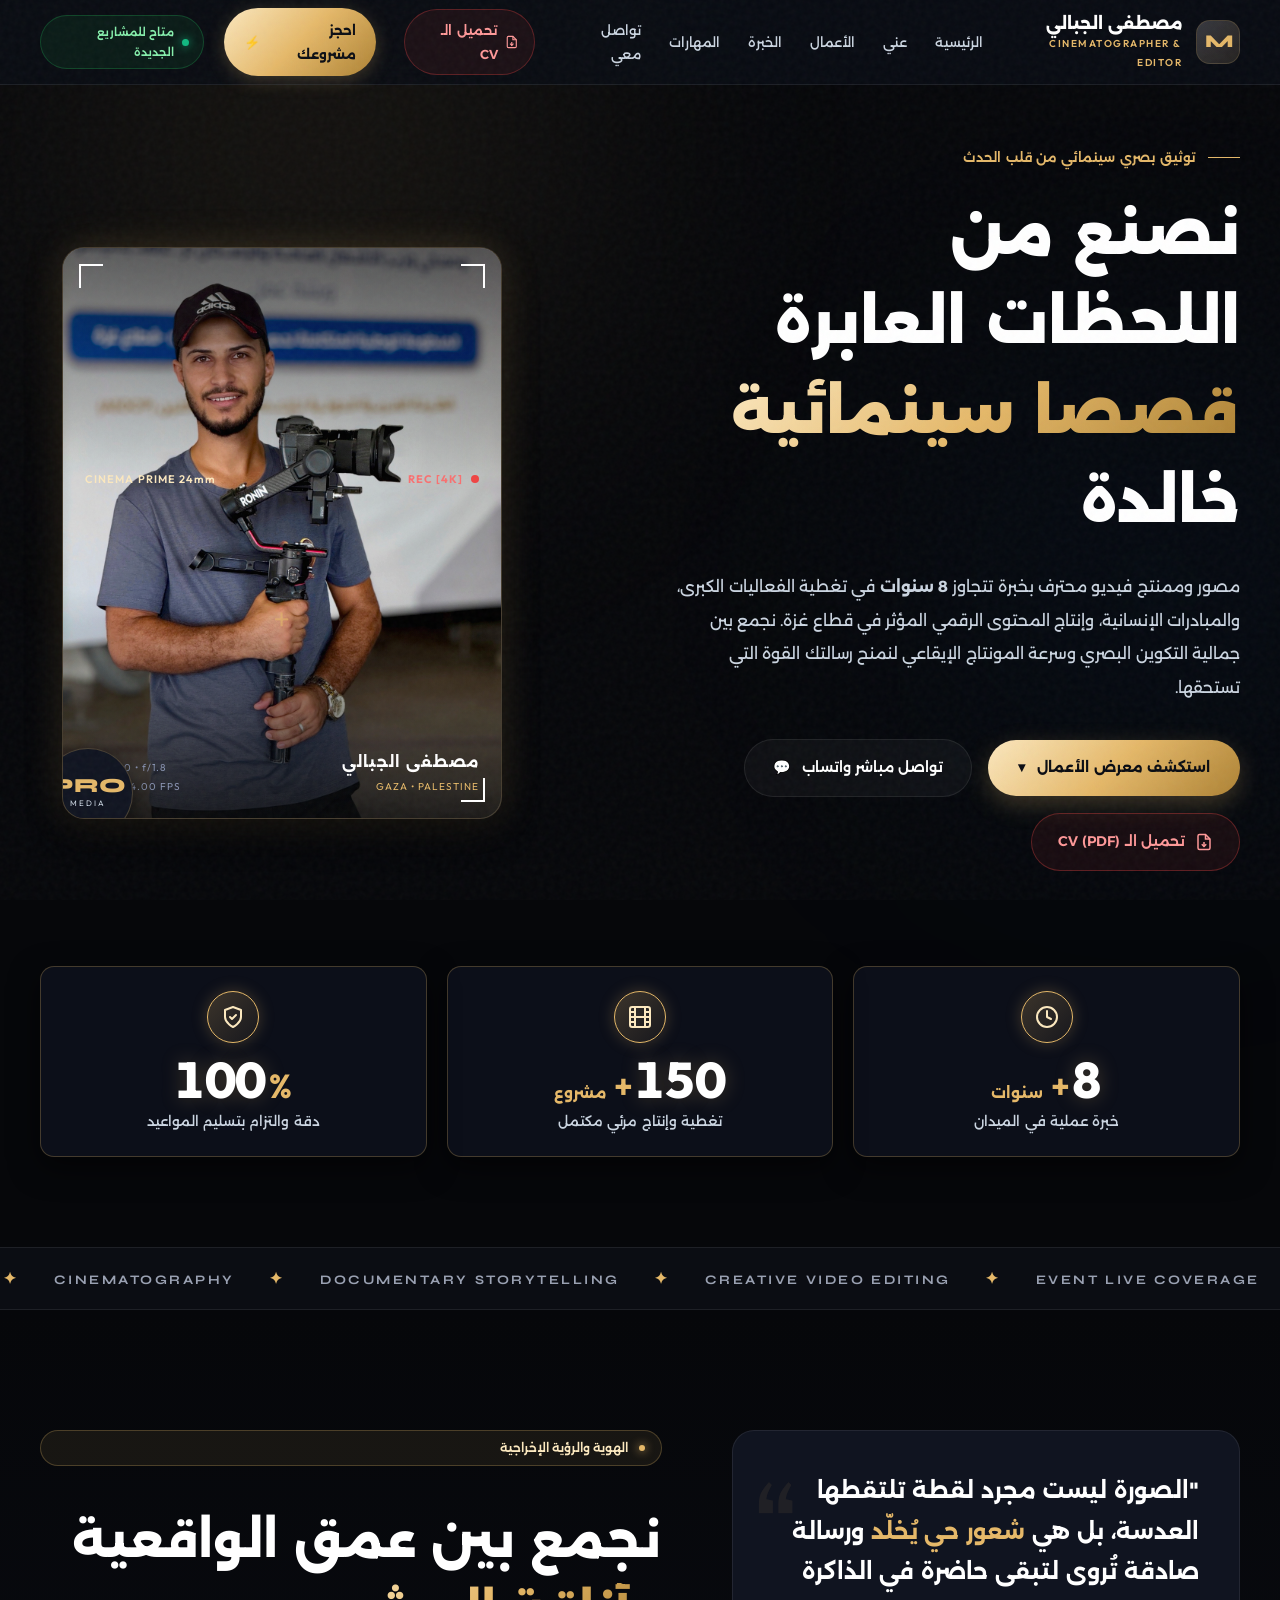
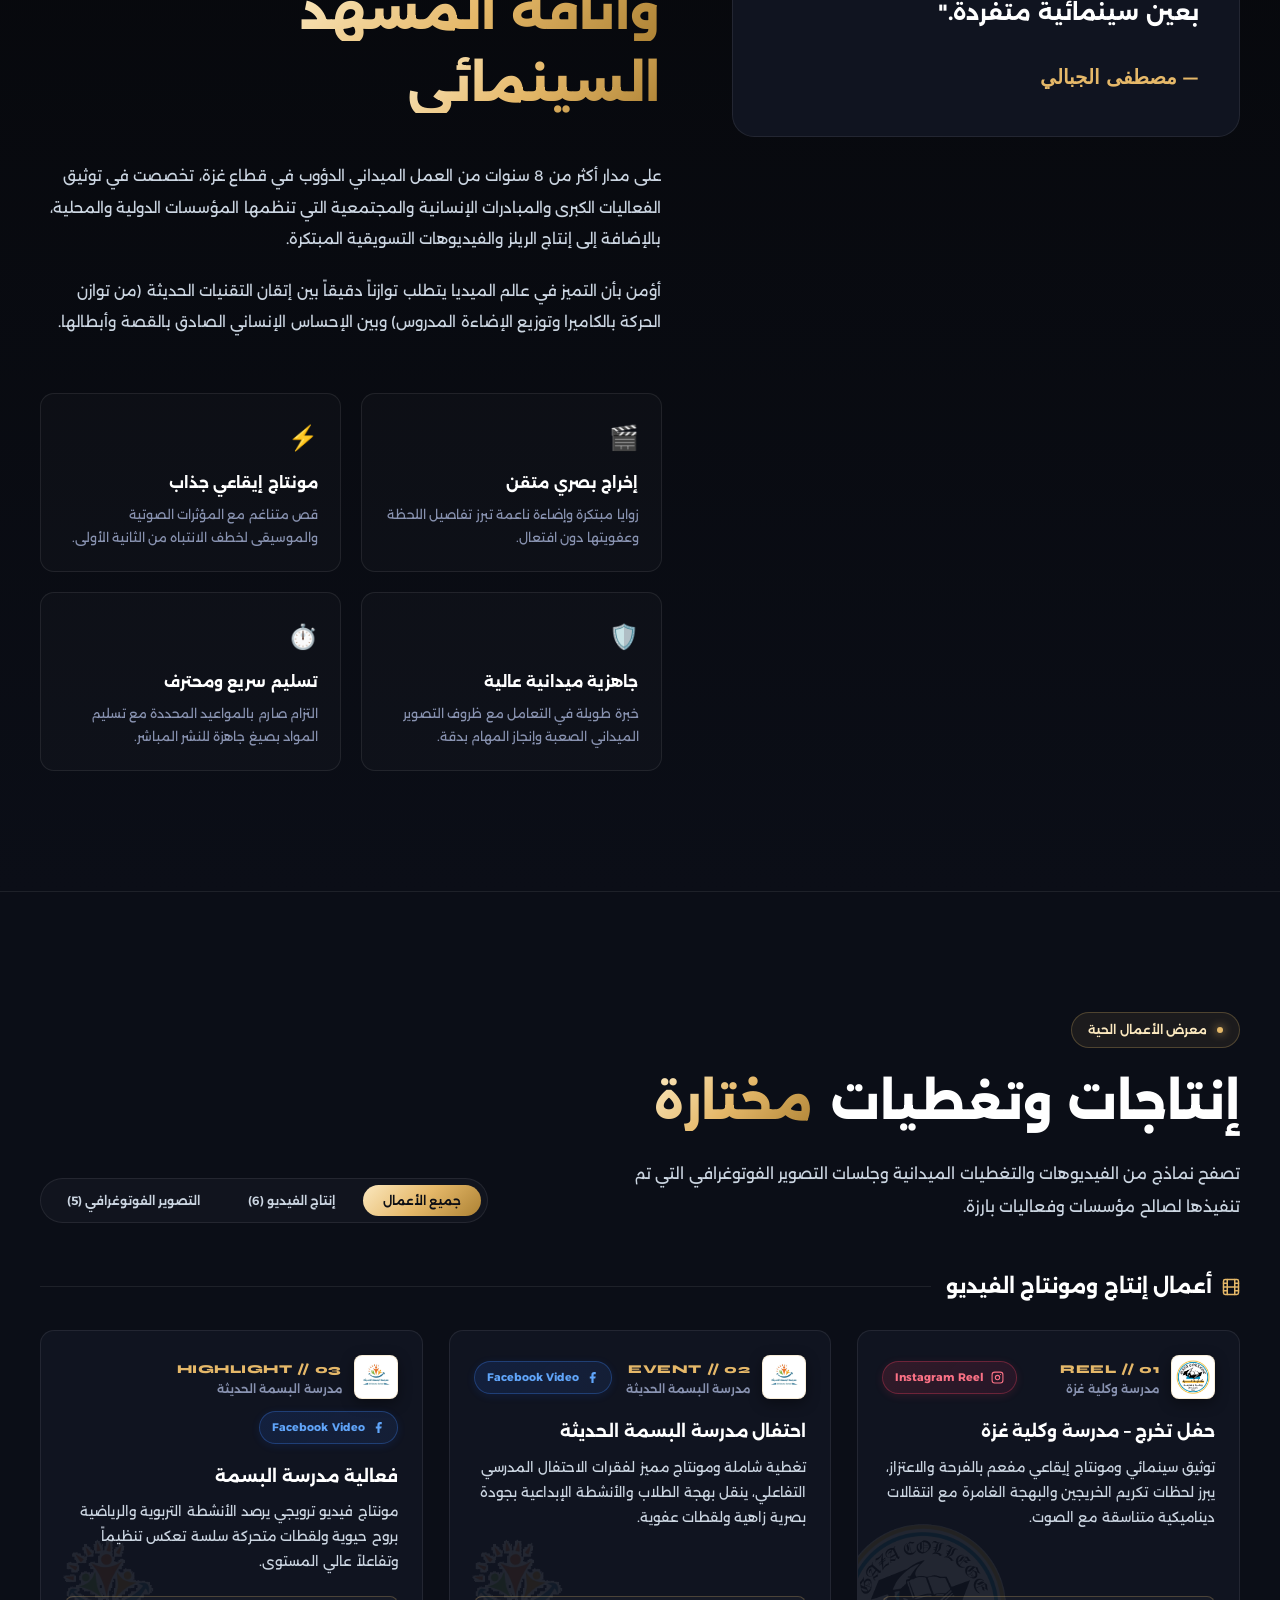
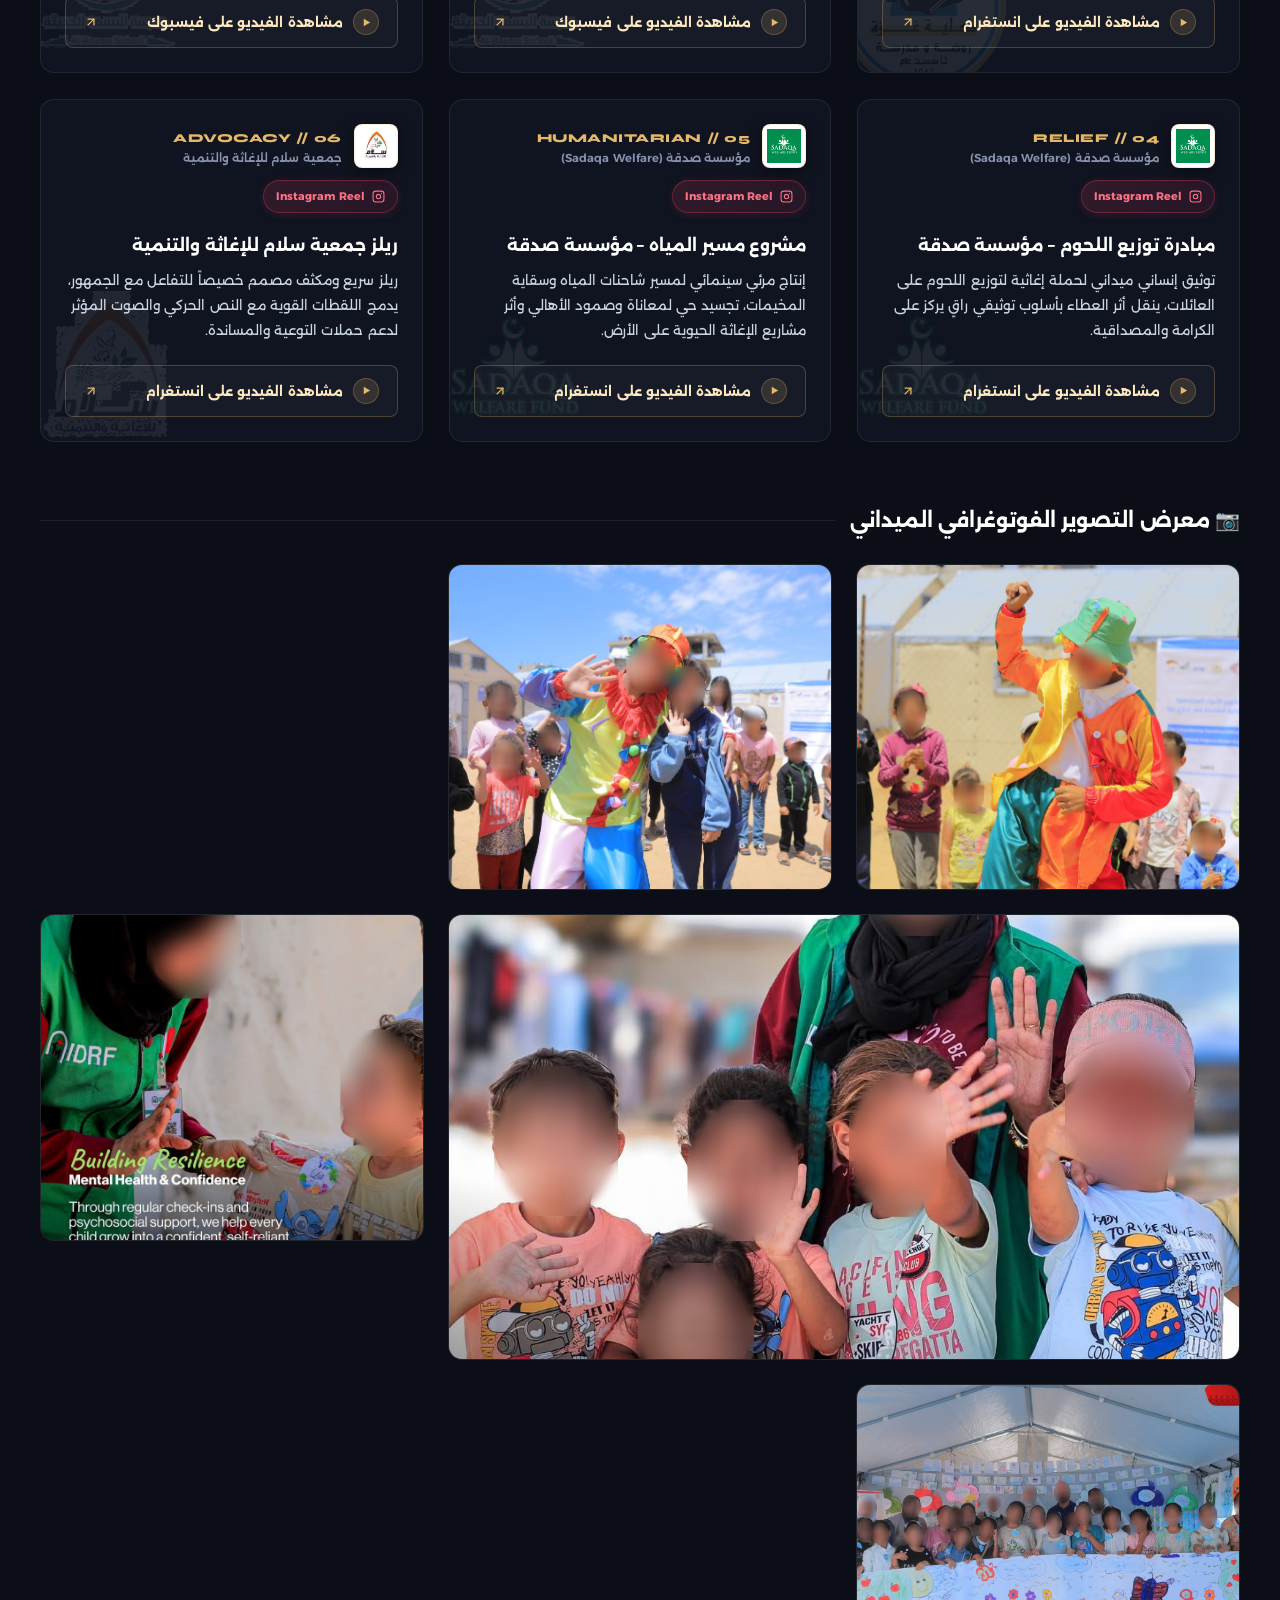
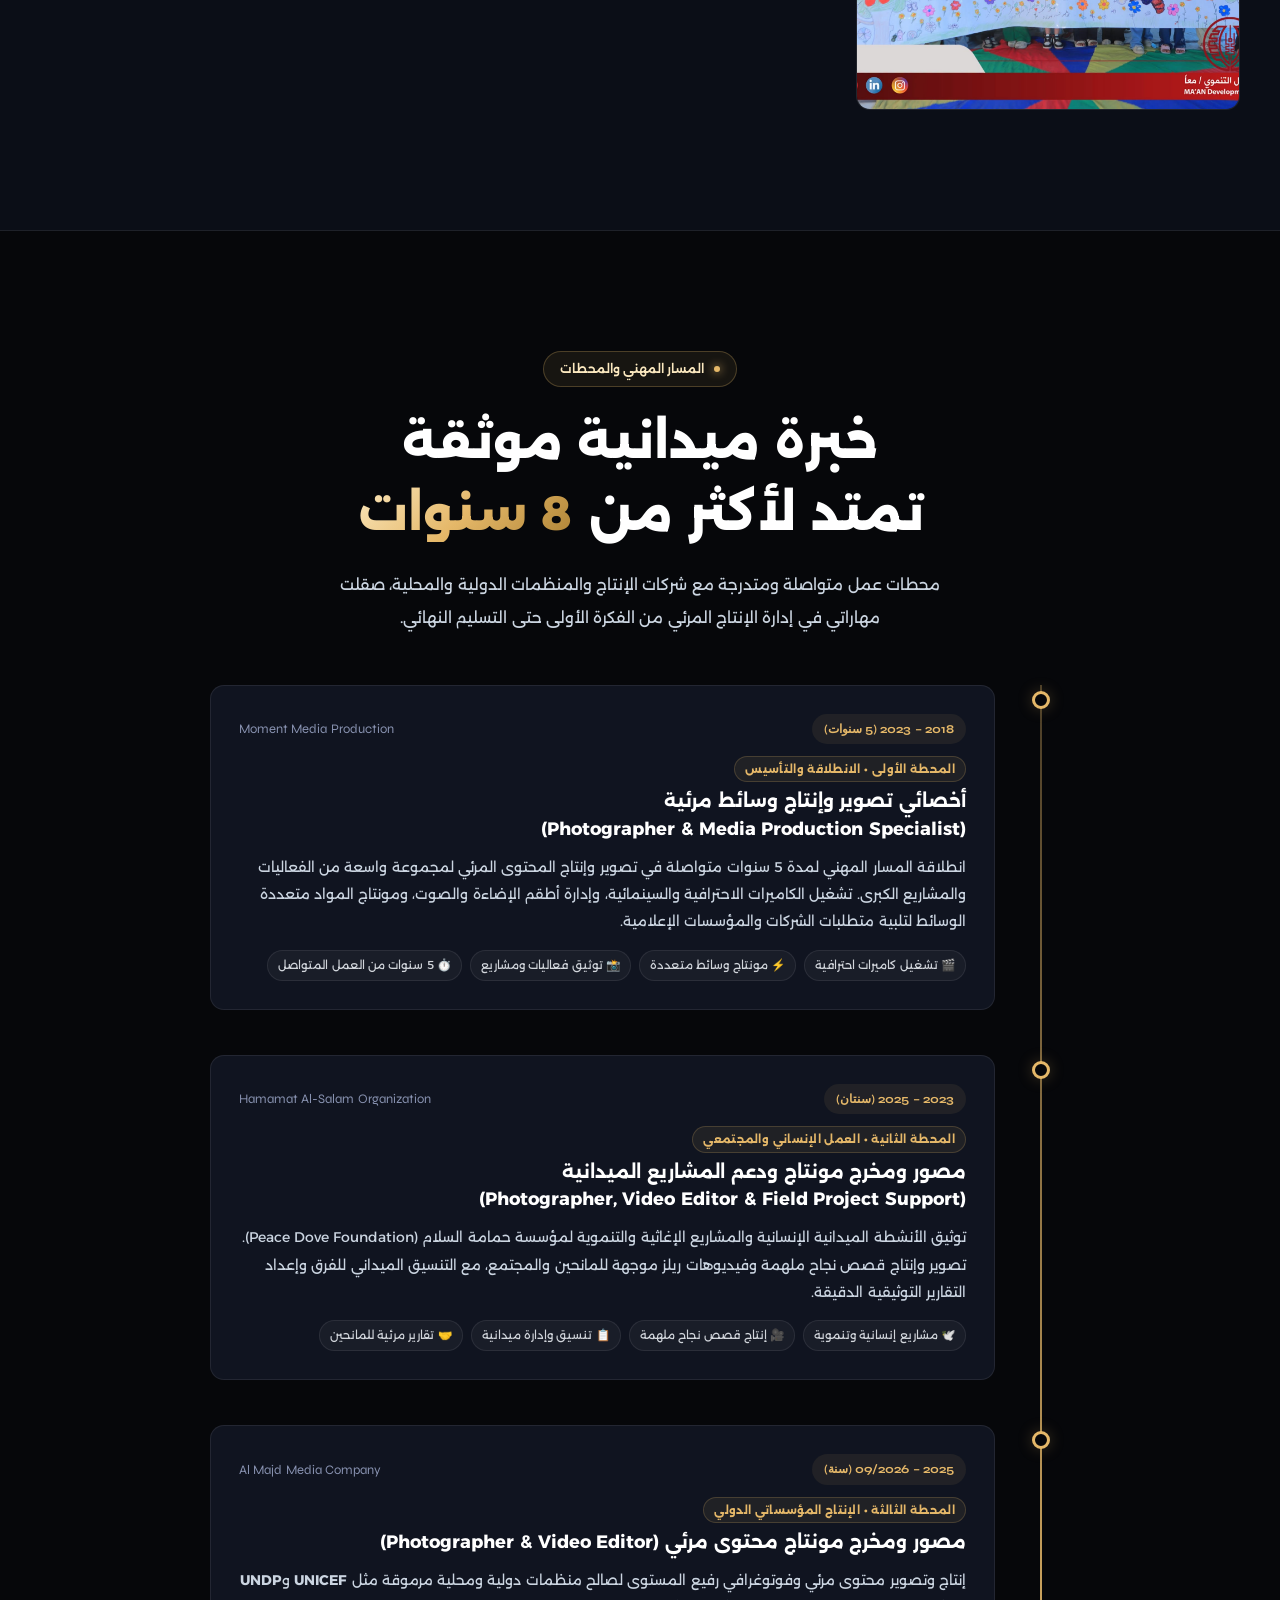
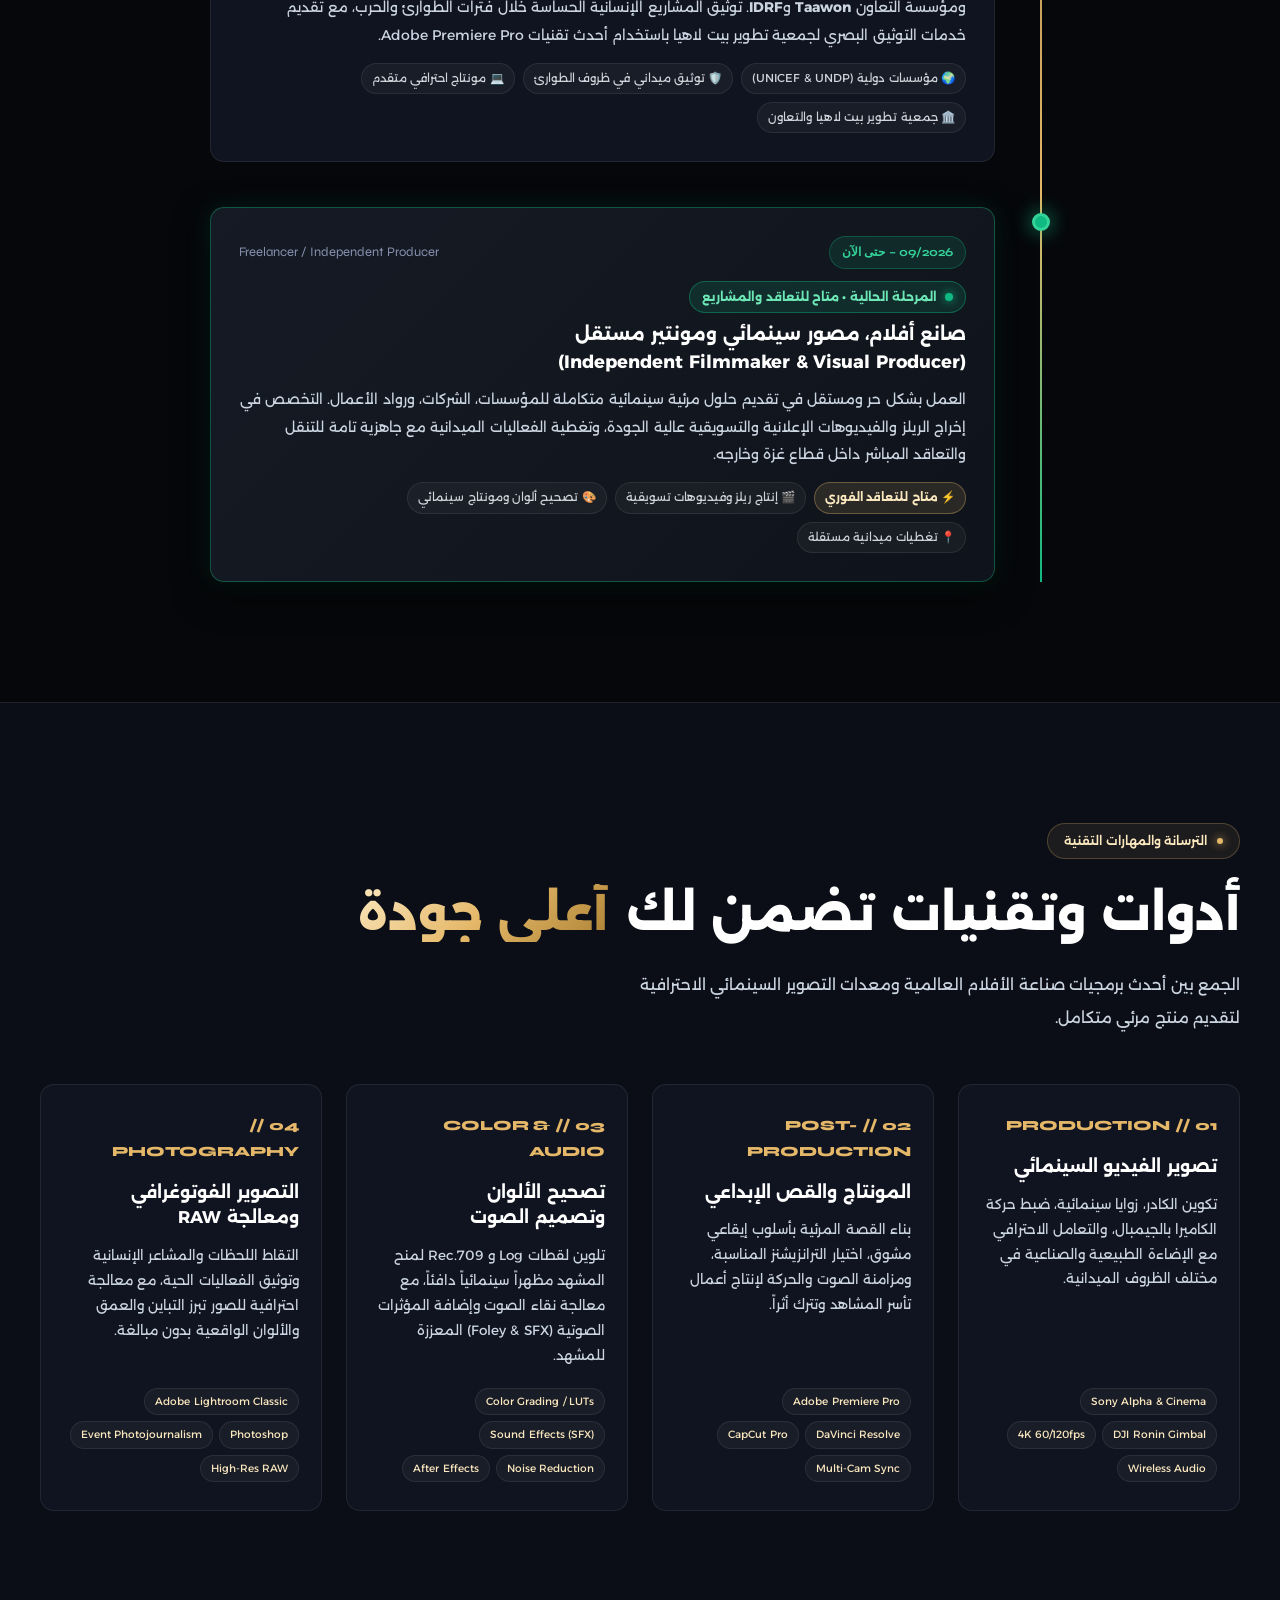
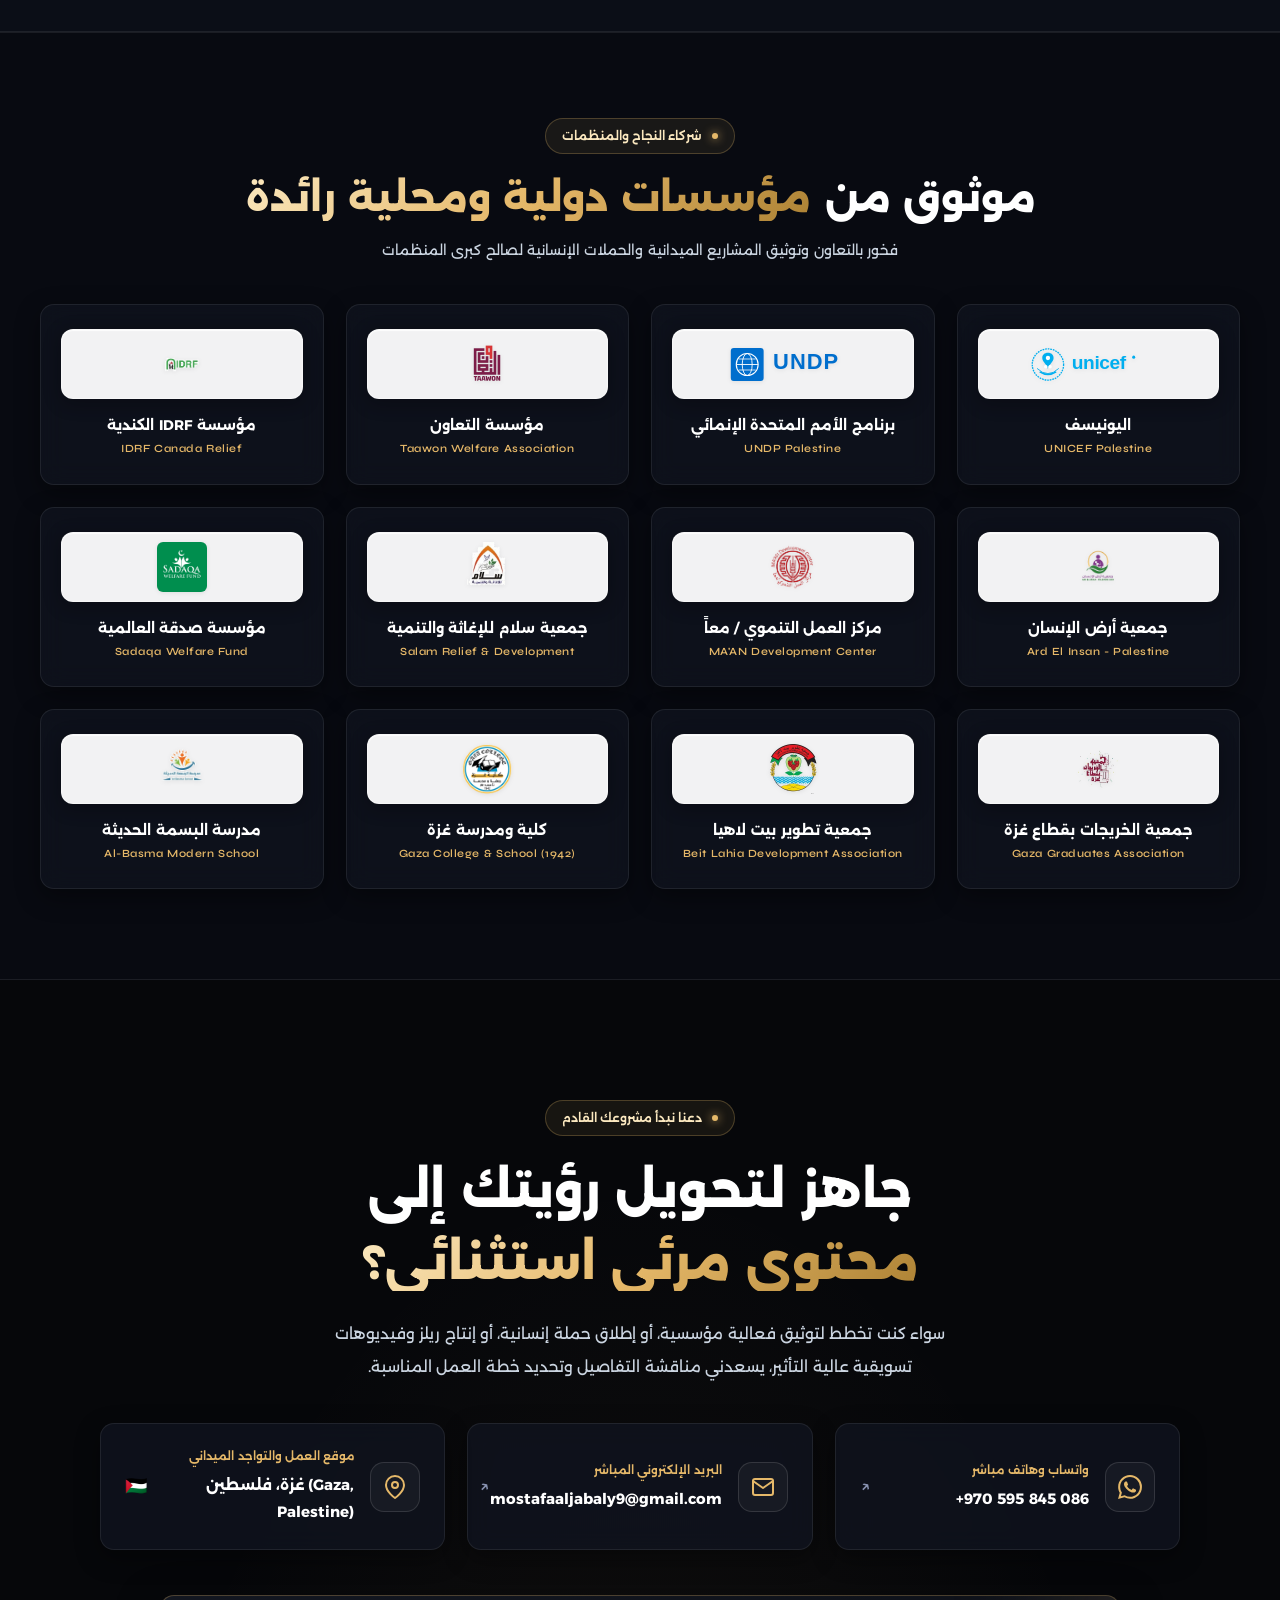
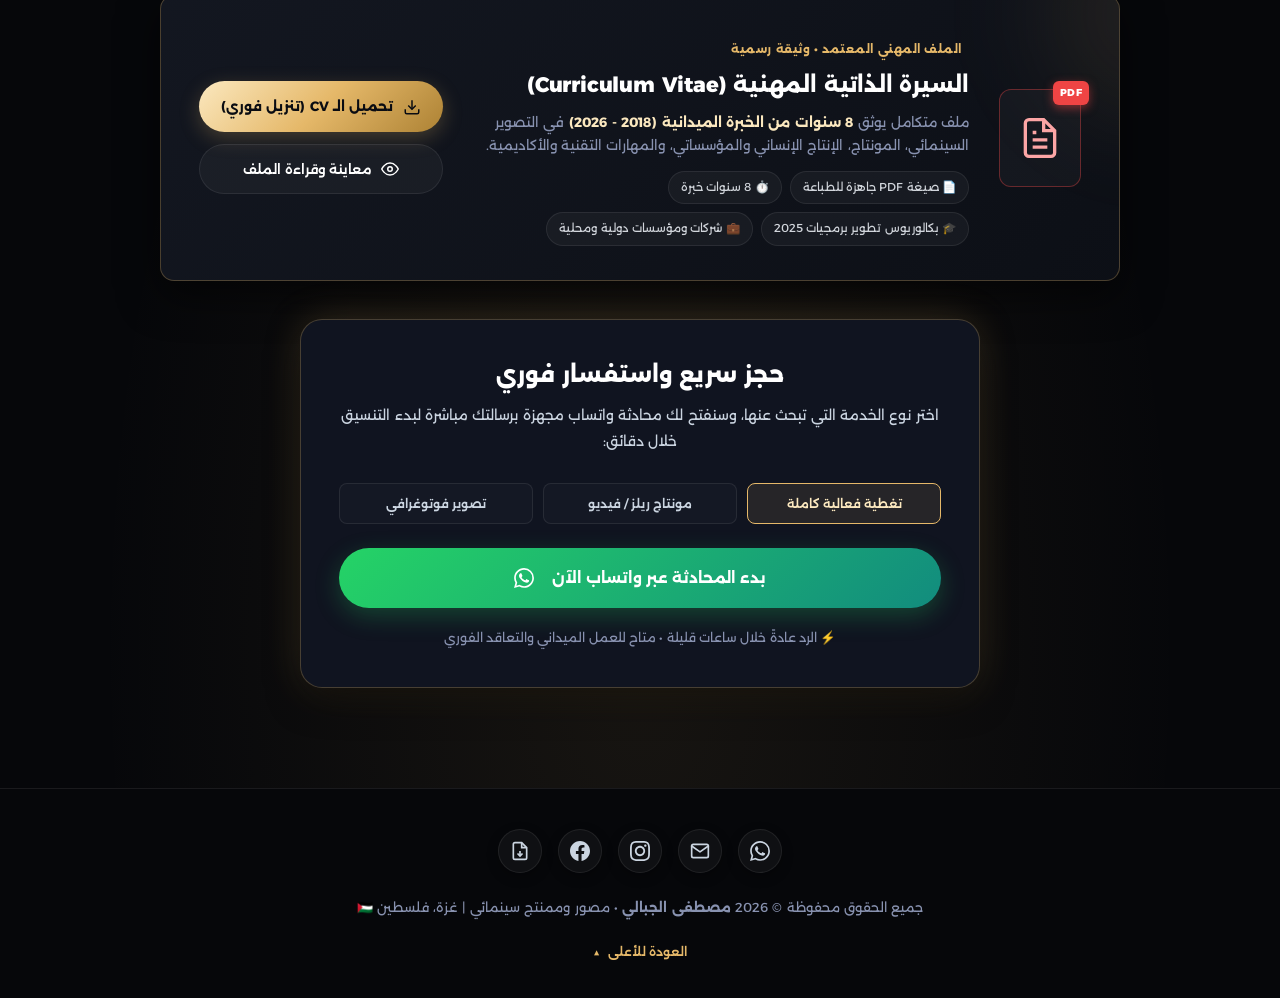
==== index.html @ 15465bb4 "Initial commit: Mostafa Aljabaly Portfolio" ====
<!DOCTYPE html>
<html lang="ar" dir="rtl">
<head>
  <meta charset="UTF-8">
  <meta name="viewport" content="width=device-width, initial-scale=1.0">
  <meta http-equiv="X-UA-Compatible" content="ie=edge">
  
  <title>مصطفى الجبالي | مصور وممنتج فيديو سينمائي | Mostafa Aljabaly Portfolio</title>
  <meta name="description" content="معرض أعمال مصطفى الجبالي - مصور وممنتج فيديو سينمائي بخبرة تزيد عن 8 سنوات في التوثيق البصري، تغطية الفعاليات، وصناعة المحتوى الإبداعي في غزة، فلسطين.">
  <meta name="keywords" content="مصطفى الجبالي, مصور غزة, ممنتج فيديو, تصوير سينمائي, مصور فوتوغرافي, مونتاج ريلز, Mostafa Aljabaly, Videographer Gaza, Cinematographer">
  <meta name="author" content="مصطفى الجبالي">
  
  <!-- Open Graph / Meta Social -->
  <meta property="og:type" content="website">
  <meta property="og:title" content="مصطفى الجبالي | مصور وممنتج فيديو سينمائي">
  <meta property="og:description" content="توثيق بصري سينمائي ومونتاج إبداعي يخلد اللحظات والقصص الإنسانية والمجتمعية في غزة.">
  <meta property="og:image" content="images/profile.jpg">
  
  <!-- Google Fonts -->
  <link rel="preconnect" href="https://fonts.googleapis.com">
  <link rel="preconnect" href="https://fonts.gstatic.com" crossorigin>
  <link href="https://fonts.googleapis.com/css2?family=Alexandria:wght@300;400;500;600;700;800;900&family=Outfit:wght@400;500;600;700&family=Syne:wght@600;700;800&display=swap" rel="stylesheet">
  
  <!-- Stylesheet -->
  <link rel="stylesheet" href="style.css">
</head>
<body id="home">

  <!-- Cinematic Background Elements -->
  <div class="film-grain" aria-hidden="true"></div>
  <div class="ambient-glow one" aria-hidden="true"></div>
  <div class="ambient-glow two" aria-hidden="true"></div>

  <!-- ================= Header / Nav ================= -->
  <header class="header">
    <div class="container">
      <div class="nav-wrap">
        
        <!-- Brand Logo -->
        <a href="#home" class="brand" aria-label="الصفحة الرئيسية - مصطفى الجبالي">
          <div class="brand-badge">
            <span>M</span>
          </div>
          <div class="brand-info">
            <span class="brand-name">مصطفى الجبالي</span>
            <span class="brand-title">CINEMATOGRAPHER & EDITOR</span>
          </div>
        </a>

        <!-- Desktop Navigation -->
        <nav class="nav" id="mainNav" aria-label="القائمة الرئيسية">
          <a href="#home" class="nav-link active">الرئيسية</a>
          <a href="#about" class="nav-link">عني</a>
          <a href="#works" class="nav-link">الأعمال</a>
          <a href="#experience" class="nav-link">الخبرة</a>
          <a href="#skills" class="nav-link">المهارات</a>
          <a href="#contact" class="nav-link">تواصل معي</a>
          <a href="Mostafa-Aljabaly-CV.pdf" download="Mostafa-Aljabaly-CV.pdf" class="nav-cv-btn" title="تحميل السيرة الذاتية بصيغة PDF">
            <svg viewBox="0 0 24 24" fill="none" stroke="currentColor" stroke-width="2" width="14" height="14" aria-hidden="true">
              <path d="M14 2H6a2 2 0 0 0-2 2v16a2 2 0 0 0 2 2h12a2 2 0 0 0 2-2V8z"></path>
              <polyline points="14 2 14 8 20 8"></polyline>
              <line x1="12" y1="18" x2="12" y2="12"></line>
              <polyline points="9 15 12 18 15 15"></polyline>
            </svg>
            <span>تحميل الـ CV</span>
          </a>
          <a href="https://wa.me/970595845086?text=%D9%85%D8%B1%D8%AD%D8%A8%D8%A7%20%D9%85%D8%B5%D8%B7%D9%81%D9%89%D8%8C%20%D8%A3%D9%88%D8%AF%20%D8%AD%D8%AC%D8%B2%20%D9%85%D8%B4%D8%B1%D9%88%D8%B9%20%D8%AC%D8%AF%D9%8A%D8%AF" target="_blank" rel="noopener noreferrer" class="nav-cta-btn">
            <span>احجز مشروعك</span>
            <span>⚡</span>
          </a>
        </nav>

        <!-- Availability Badge & Mobile Toggle -->
        <div style="display: flex; align-items: center; gap: 14px;">
          <div class="status-pill" title="جاهز للتعاقد والمشاريع الميدانية">
            <span class="status-indicator"></span>
            <span>متاح للمشاريع الجديدة</span>
          </div>

          <button class="menu-toggle" id="menuToggle" aria-label="فتح القائمة المتنقلة" aria-expanded="false">
            ☰
          </button>
        </div>

      </div>
    </div>
  </header>

  <!-- ================= Hero Section ================= -->
  <section class="hero">
    <div class="container">
      <div class="hero-grid">
        
        <!-- Text Column -->
        <div class="hero-copy reveal">
          <div class="hero-eyebrow">
            <i></i>
            <span>توثيق بصري سينمائي من قلب الحدث</span>
          </div>

          <h1 class="hero-headline">
            نصنع من اللحظات العابرة <br>
            <span class="gold-text">قصصاً سينمائية</span> خالدة
          </h1>

          <p class="hero-desc">
            مصور وممنتج فيديو محترف بخبرة تتجاوز <strong>8 سنوات</strong> في تغطية الفعاليات الكبرى، والمبادرات الإنسانية، وإنتاج المحتوى الرقمي المؤثر في قطاع غزة. نجمع بين جمالية التكوين البصري وسرعة المونتاج الإيقاعي لنمنح رسالتك القوة التي تستحقها.
          </p>

          <div class="hero-actions">
            <a href="#works" class="btn-primary">
              <span>استكشف معرض الأعمال</span>
              <span>▾</span>
            </a>
            <a href="https://wa.me/970595845086?text=%D9%85%D8%B1%D8%AD%D8%A8%D8%A7%20%D9%85%D8%B5%D8%B7%D9%81%D9%89%D8%8C%20%D8%A3%D9%88%D8%AF%20%D8%A7%D9%84%D8%AA%D9%88%D8%A7%D8%B5%D9%84%20%D9%85%D8%B9%D9%83%20%D8%A8%D8%AE%D8%B5%D9%88%D8%B5%20%D8%B9%D9%85%D9%84" target="_blank" rel="noopener noreferrer" class="btn-secondary">
              <span>تواصل مباشر واتساب</span>
              <span>💬</span>
            </a>
            <a href="Mostafa-Aljabaly-CV.pdf" download="Mostafa-Aljabaly-CV.pdf" class="btn-cv" title="تحميل السيرة الذاتية الرسمية PDF">
              <svg viewBox="0 0 24 24" fill="none" stroke="currentColor" stroke-width="2" width="18" height="18" aria-hidden="true">
                <path d="M14 2H6a2 2 0 0 0-2 2v16a2 2 0 0 0 2 2h12a2 2 0 0 0 2-2V8z"></path>
                <polyline points="14 2 14 8 20 8"></polyline>
                <line x1="12" y1="18" x2="12" y2="12"></line>
                <polyline points="9 15 12 18 15 15"></polyline>
              </svg>
              <span>تحميل الـ CV (PDF)</span>
            </a>
          </div>
        </div>

        <!-- Camera Viewfinder Media Column -->
        <div class="hero-media reveal">
          <div class="viewfinder-card">
            <img src="images/profile.jpg" alt="المصور مصطفى الجبالي حاملاً معدات التصوير السينمائي" width="440" height="572" loading="eager">
            
            <!-- Viewfinder Overlay -->
            <div class="vf-overlay" aria-hidden="true">
              <div class="vf-corners"></div>
              <div class="vf-corners-bottom"></div>

              <div class="vf-top">
                <div class="rec-tag">
                  <span class="rec-dot"></span>
                  <span>REC [4K]</span>
                </div>
                <div class="lens-tag">
                  <span>CINEMA PRIME 24mm</span>
                </div>
              </div>

              <div class="vf-center">
                <div class="reticle">+</div>
              </div>

              <div class="vf-bottom">
                <div class="vf-creator">
                  <strong>مصطفى الجبالي</strong>
                  <small>GAZA • PALESTINE</small>
                </div>
                <div class="vf-specs">
                  <div>ISO 400 • f/1.8</div>
                  <div>1/50s • 24.00 FPS</div>
                </div>
              </div>
            </div>

            <!-- Rotating Cinematic Seal -->
            <div class="stamp-badge" aria-hidden="true">
              <span>PRO</span>
              <small>MEDIA</small>
            </div>
          </div>
        </div>

      </div>

      <!-- Centered Hero Stats Strip (Always Centered On All Screens) -->
      <div class="hero-stats-wrapper reveal">
        <div class="hero-stats">
          
          <!-- Stat 1: 8+ Years Experience -->
          <div class="stat-box">
            <div class="stat-icon-wrap" aria-hidden="true">
              <svg viewBox="0 0 24 24" fill="none" stroke="currentColor" stroke-width="2" stroke-linecap="round" stroke-linejoin="round">
                <circle cx="12" cy="12" r="10"></circle>
                <polyline points="12 6 12 12 16 14"></polyline>
              </svg>
            </div>
            <div class="stat-num-row">
              <div class="stat-digits-group" dir="ltr">
                <span class="stat-symbol">+</span>
                <span class="stat-num counter-animate" data-target="8">0</span>
              </div>
              <span class="stat-unit">سنوات</span>
            </div>
            <p class="stat-label">خبرة عملية في الميدان</p>
          </div>

          <!-- Stat 2: 150+ Projects -->
          <div class="stat-box">
            <div class="stat-icon-wrap" aria-hidden="true">
              <svg viewBox="0 0 24 24" fill="none" stroke="currentColor" stroke-width="2" stroke-linecap="round" stroke-linejoin="round">
                <rect x="2" y="2" width="20" height="20" rx="2.18" ry="2.18"></rect>
                <line x1="7" y1="2" x2="7" y2="22"></line>
                <line x1="17" y1="2" x2="17" y2="22"></line>
                <line x1="2" y1="12" x2="22" y2="12"></line>
                <line x1="2" y1="7" x2="7" y2="7"></line>
                <line x1="2" y1="17" x2="7" y2="17"></line>
                <line x1="17" y1="17" x2="22" y2="17"></line>
                <line x1="17" y1="7" x2="22" y2="7"></line>
              </svg>
            </div>
            <div class="stat-num-row">
              <div class="stat-digits-group" dir="ltr">
                <span class="stat-symbol">+</span>
                <span class="stat-num counter-animate" data-target="150">0</span>
              </div>
              <span class="stat-unit">مشروع</span>
            </div>
            <p class="stat-label">تغطية وإنتاج مرئي مكتمل</p>
          </div>

          <!-- Stat 3: 100% Commitment -->
          <div class="stat-box">
            <div class="stat-icon-wrap" aria-hidden="true">
              <svg viewBox="0 0 24 24" fill="none" stroke="currentColor" stroke-width="2" stroke-linecap="round" stroke-linejoin="round">
                <path d="M12 22s8-4 8-10V5l-8-3-8 3v7c0 6 8 10 8 10z"></path>
                <path d="m9 12 2 2 4-4"></path>
              </svg>
            </div>
            <div class="stat-num-row">
              <div class="stat-digits-group" dir="ltr">
                <span class="stat-num counter-animate" data-target="100">0</span>
                <span class="stat-symbol">%</span>
              </div>
            </div>
            <p class="stat-label">دقة والتزام بتسليم المواعيد</p>
          </div>

        </div>
      </div>
    </div>
  </section>

  <!-- ================= Marquee Banner ================= */ -->
  <div class="marquee-bar" aria-hidden="true">
    <div class="marquee-track">
      <span>CINEMATOGRAPHY</span><b>✦</b>
      <span>DOCUMENTARY STORYTELLING</span><b>✦</b>
      <span>CREATIVE VIDEO EDITING</span><b>✦</b>
      <span>EVENT LIVE COVERAGE</span><b>✦</b>
      <span>COLOR GRADING</span><b>✦</b>
      <span>GAZA, PALESTINE</span><b>✦</b>
      <span>SOUND DESIGN & SFX</span><b>✦</b>
      <span>INSTAGRAM REELS PRODUCTION</span><b>✦</b>
      <span>CINEMATOGRAPHY</span><b>✦</b>
      <span>DOCUMENTARY STORYTELLING</span><b>✦</b>
      <span>CREATIVE VIDEO EDITING</span><b>✦</b>
      <span>EVENT LIVE COVERAGE</span><b>✦</b>
    </div>
  </div>

  <!-- ================= About Section ================= -->
  <section class="section about" id="about">
    <div class="container">
      <div class="about-grid">
        
        <!-- Quote Box -->
        <div class="about-quote-box reveal">
          <p class="about-quote">
            "الصورة ليست مجرد لقطة تلتقطها العدسة، بل هي <em>شعور حي يُخلّد</em> ورسالة صادقة تُروى لتبقى حاضرة في الذاكرة بعين سينمائية متفردة."
          </p>
          <div class="about-signature">
            <span>— مصطفى الجبالي</span>
          </div>
        </div>

        <!-- Editorial Story -->
        <div class="about-text reveal">
          <div class="section-kicker">
            <span class="kicker-dot"></span>
            <span>الهوية والرؤية الإخراجية</span>
          </div>
          
          <h2 class="section-title">
            نجمع بين عمق الواقعية <br>
            <span class="gold-text">وأناقة المشهد السينمائي</span>
          </h2>

          <p>
            على مدار أكثر من 8 سنوات من العمل الميداني الدؤوب في قطاع غزة، تخصصت في توثيق الفعاليات الكبرى والمبادرات الإنسانية والمجتمعية التي تنظمها المؤسسات الدولية والمحلية، بالإضافة إلى إنتاج الريلز والفيديوهات التسويقية المبتكرة.
          </p>
          
          <p>
            أؤمن بأن التميز في عالم الميديا يتطلب توازناً دقيقاً بين إتقان التقنيات الحديثة (من توازن الحركة بالكاميرا وتوزيع الإضاءة المدروس) وبين الإحساس الإنساني الصادق بالقصة وأبطالها.
          </p>

          <div class="about-features">
            <div class="feat-card">
              <span class="feat-icon">🎬</span>
              <h4>إخراج بصري متقن</h4>
              <p>زوايا مبتكرة وإضاءة ناعمة تبرز تفاصيل اللحظة وعفويتها دون افتعال.</p>
            </div>
            <div class="feat-card">
              <span class="feat-icon">⚡</span>
              <h4>مونتاج إيقاعي جذاب</h4>
              <p>قص متناغم مع المؤثرات الصوتية والموسيقى لخطف الانتباه من الثانية الأولى.</p>
            </div>
            <div class="feat-card">
              <span class="feat-icon">🛡️</span>
              <h4>جاهزية ميدانية عالية</h4>
              <p>خبرة طويلة في التعامل مع ظروف التصوير الميداني الصعبة وإنجاز المهام بدقة.</p>
            </div>
            <div class="feat-card">
              <span class="feat-icon">⏱️</span>
              <h4>تسليم سريع ومحترف</h4>
              <p>التزام صارم بالمواعيد المحددة مع تسليم المواد بصيغ جاهزة للنشر المباشر.</p>
            </div>
          </div>
        </div>

      </div>
    </div>
  </section>

  <!-- ================= Works & Portfolio Section ================= -->
  <section class="section work-section" id="works">
    <div class="container">
      
      <!-- Section Header -->
      <div class="work-head reveal">
        <div>
          <div class="section-kicker">
            <span class="kicker-dot"></span>
            <span>معرض الأعمال الحية</span>
          </div>
          <h2 class="section-title">إنتاجات وتغطيات <span class="gold-text">مختارة</span></h2>
          <p class="section-desc">
            تصفح نماذج من الفيديوهات والتغطيات الميدانية وجلسات التصوير الفوتوغرافي التي تم تنفيذها لصالح مؤسسات وفعاليات بارزة.
          </p>
        </div>

        <!-- Filter Controls -->
        <div class="filter-tabs" role="tablist" aria-label="تصفية الأعمال">
          <button class="filter-btn active" data-filter="all" role="tab" aria-selected="true">جميع الأعمال</button>
          <button class="filter-btn" data-filter="video" role="tab" aria-selected="false">إنتاج الفيديو (6)</button>
          <button class="filter-btn" data-filter="photo" role="tab" aria-selected="false">التصوير الفوتوغرافي (5)</button>
        </div>
      </div>

      <!-- Part 1: Video Productions (The 6 Projects) -->
      <div class="portfolio-category-title reveal" data-category="video">
        <span class="cat-title-badge">
          <svg class="cat-icon" viewBox="0 0 24 24" width="18" height="18" fill="none" stroke="currentColor" stroke-width="2" stroke-linecap="round" stroke-linejoin="round" aria-hidden="true">
            <rect x="2" y="2" width="20" height="20" rx="2.18" ry="2.18"></rect>
            <line x1="7" y1="2" x2="7" y2="22"></line>
            <line x1="17" y1="2" x2="17" y2="22"></line>
            <line x1="2" y1="12" x2="22" y2="12"></line>
            <line x1="2" y1="7" x2="7" y2="7"></line>
            <line x1="2" y1="17" x2="7" y2="17"></line>
            <line x1="17" y1="17" x2="22" y2="17"></line>
            <line x1="17" y1="7" x2="22" y2="7"></line>
          </svg>
          <span>أعمال إنتاج ومونتاج الفيديو</span>
        </span>
        <div class="title-rule"></div>
      </div>

      <div class="video-grid">
        
        <!-- Video 1 -->
        <article class="video-card reveal" data-category="video">
          <!-- Institutional Logo Watermark in Background -->
          <div class="video-card-watermark" aria-hidden="true">
            <img src="images/partners/logo-gaza-college-transparent.png" alt="" loading="lazy">
          </div>

          <div class="video-card-top">
            <div class="video-card-client">
              <div class="client-logo-badge" title="شعار مدرسة وكلية غزة">
                <img src="images/partners/logo-gaza-college.jpg" alt="شعار مدرسة وكلية غزة">
              </div>
              <div class="client-meta">
                <span class="video-no">01 // REEL</span>
                <span class="client-org">مدرسة وكلية غزة</span>
              </div>
            </div>
            <span class="platform-pill ig">
              <svg class="pill-icon" viewBox="0 0 24 24" width="13" height="13" fill="none" stroke="currentColor" stroke-width="2" stroke-linecap="round" stroke-linejoin="round" aria-hidden="true">
                <rect x="2" y="2" width="20" height="20" rx="5" ry="5"></rect>
                <circle cx="12" cy="12" r="4"></circle>
                <line x1="17.5" y1="6.5" x2="17.51" y2="6.5"></line>
              </svg>
              <span>Instagram Reel</span>
            </span>
          </div>

          <div class="video-card-body">
            <h3>حفل تخرج – مدرسة وكلية غزة</h3>
            <p>
              توثيق سينمائي ومونتاج إيقاعي مفعم بالفرحة والاعتزاز، يبرز لحظات تكريم الخريجين والبهجة الغامرة مع انتقالات ديناميكية متناسقة مع الصوت.
            </p>
          </div>

          <div class="video-card-action">
            <a href="https://www.instagram.com/reel/DbTDbJTMx7X/?dlrf=MXd1bmRld2x4eDZocQ==" target="_blank" rel="noopener noreferrer" class="video-play-btn" aria-label="مشاهدة فيديو حفل تخرج مدرسة وكلية غزة">
              <span class="btn-main-text">
                <span class="play-icon-circle">
                  <svg viewBox="0 0 24 24" width="11" height="11" fill="currentColor" aria-hidden="true">
                    <polygon points="6 4 20 12 6 20 6 4"></polygon>
                  </svg>
                </span>
                <span>مشاهدة الفيديو على انستغرام</span>
              </span>
              <svg class="btn-arrow-icon" viewBox="0 0 24 24" width="14" height="14" fill="none" stroke="currentColor" stroke-width="2.2" stroke-linecap="round" stroke-linejoin="round" aria-hidden="true">
                <line x1="7" y1="17" x2="17" y2="7"></line>
                <polyline points="7 7 17 7 17 17"></polyline>
              </svg>
            </a>
          </div>
        </article>

        <!-- Video 2 -->
        <article class="video-card reveal" data-category="video">
          <!-- Institutional Logo Watermark in Background -->
          <div class="video-card-watermark" aria-hidden="true">
            <img src="images/partners/logo-al-basma-transparent.png" alt="" loading="lazy">
          </div>

          <div class="video-card-top">
            <div class="video-card-client">
              <div class="client-logo-badge" title="شعار مدرسة البسمة الحديثة">
                <img src="images/partners/logo-al-basma.jpg" alt="شعار مدرسة البسمة الحديثة">
              </div>
              <div class="client-meta">
                <span class="video-no">02 // EVENT</span>
                <span class="client-org">مدرسة البسمة الحديثة</span>
              </div>
            </div>
            <span class="platform-pill fb">
              <svg class="pill-icon" viewBox="0 0 24 24" width="13" height="13" fill="currentColor" aria-hidden="true">
                <path d="M18 2h-3a5 5 0 0 0-5 5v3H7v4h3v8h4v-8h3l1-4h-4V7a1 1 0 0 1 1-1h3z"></path>
              </svg>
              <span>Facebook Video</span>
            </span>
          </div>

          <div class="video-card-body">
            <h3>احتفال مدرسة البسمة الحديثة</h3>
            <p>
              تغطية شاملة ومونتاج مميز لفقرات الاحتفال المدرسي التفاعلي، ينقل بهجة الطلاب والأنشطة الإبداعية بجودة بصرية زاهية ولقطات عفوية.
            </p>
          </div>

          <div class="video-card-action">
            <a href="https://www.facebook.com/share/v/1UAiGDxW71/?mibextid=wwXIfr" target="_blank" rel="noopener noreferrer" class="video-play-btn" aria-label="مشاهدة احتفال مدرسة البسمة الحديثة">
              <span class="btn-main-text">
                <span class="play-icon-circle">
                  <svg viewBox="0 0 24 24" width="11" height="11" fill="currentColor" aria-hidden="true">
                    <polygon points="6 4 20 12 6 20 6 4"></polygon>
                  </svg>
                </span>
                <span>مشاهدة الفيديو على فيسبوك</span>
              </span>
              <svg class="btn-arrow-icon" viewBox="0 0 24 24" width="14" height="14" fill="none" stroke="currentColor" stroke-width="2.2" stroke-linecap="round" stroke-linejoin="round" aria-hidden="true">
                <line x1="7" y1="17" x2="17" y2="7"></line>
                <polyline points="7 7 17 7 17 17"></polyline>
              </svg>
            </a>
          </div>
        </article>

        <!-- Video 3 -->
        <article class="video-card reveal" data-category="video">
          <!-- Institutional Logo Watermark in Background -->
          <div class="video-card-watermark" aria-hidden="true">
            <img src="images/partners/logo-al-basma-transparent.png" alt="" loading="lazy">
          </div>

          <div class="video-card-top">
            <div class="video-card-client">
              <div class="client-logo-badge" title="شعار مدرسة البسمة الحديثة">
                <img src="images/partners/logo-al-basma.jpg" alt="شعار مدرسة البسمة الحديثة">
              </div>
              <div class="client-meta">
                <span class="video-no">03 // HIGHLIGHT</span>
                <span class="client-org">مدرسة البسمة الحديثة</span>
              </div>
            </div>
            <span class="platform-pill fb">
              <svg class="pill-icon" viewBox="0 0 24 24" width="13" height="13" fill="currentColor" aria-hidden="true">
                <path d="M18 2h-3a5 5 0 0 0-5 5v3H7v4h3v8h4v-8h3l1-4h-4V7a1 1 0 0 1 1-1h3z"></path>
              </svg>
              <span>Facebook Video</span>
            </span>
          </div>

          <div class="video-card-body">
            <h3>فعالية مدرسة البسمة</h3>
            <p>
              مونتاج فيديو ترويجي يرصد الأنشطة التربوية والرياضية بروح حيوية ولقطات متحركة سلسة تعكس تنظيماً وتفاعلاً عالي المستوى.
            </p>
          </div>

          <div class="video-card-action">
            <a href="https://www.facebook.com/share/v/1ZGCAFSuPh/?mibextid=wwXIfr" target="_blank" rel="noopener noreferrer" class="video-play-btn" aria-label="مشاهدة فعالية مدرسة البسمة">
              <span class="btn-main-text">
                <span class="play-icon-circle">
                  <svg viewBox="0 0 24 24" width="11" height="11" fill="currentColor" aria-hidden="true">
                    <polygon points="6 4 20 12 6 20 6 4"></polygon>
                  </svg>
                </span>
                <span>مشاهدة الفيديو على فيسبوك</span>
              </span>
              <svg class="btn-arrow-icon" viewBox="0 0 24 24" width="14" height="14" fill="none" stroke="currentColor" stroke-width="2.2" stroke-linecap="round" stroke-linejoin="round" aria-hidden="true">
                <line x1="7" y1="17" x2="17" y2="7"></line>
                <polyline points="7 7 17 7 17 17"></polyline>
              </svg>
            </a>
          </div>
        </article>

        <!-- Video 4 -->
        <article class="video-card reveal" data-category="video">
          <!-- Institutional Logo Watermark in Background -->
          <div class="video-card-watermark" aria-hidden="true">
            <img src="images/partners/logo-sadaqa-transparent.png" alt="" loading="lazy">
          </div>

          <div class="video-card-top">
            <div class="video-card-client">
              <div class="client-logo-badge" title="شعار مؤسسة صدقة">
                <img src="images/partners/logo-sadaqa.jpg" alt="شعار مؤسسة صدقة">
              </div>
              <div class="client-meta">
                <span class="video-no">04 // RELIEF</span>
                <span class="client-org">مؤسسة صدقة (Sadaqa Welfare)</span>
              </div>
            </div>
            <span class="platform-pill ig">
              <svg class="pill-icon" viewBox="0 0 24 24" width="13" height="13" fill="none" stroke="currentColor" stroke-width="2" stroke-linecap="round" stroke-linejoin="round" aria-hidden="true">
                <rect x="2" y="2" width="20" height="20" rx="5" ry="5"></rect>
                <circle cx="12" cy="12" r="4"></circle>
                <line x1="17.5" y1="6.5" x2="17.51" y2="6.5"></line>
              </svg>
              <span>Instagram Reel</span>
            </span>
          </div>

          <div class="video-card-body">
            <h3>مبادرة توزيع اللحوم – مؤسسة صدقة</h3>
            <p>
              توثيق إنساني ميداني لحملة إغاثية لتوزيع اللحوم على العائلات، ينقل أثر العطاء بأسلوب توثيقي راقٍ يركز على الكرامة والمصداقية.
            </p>
          </div>

          <div class="video-card-action">
            <a href="https://www.instagram.com/reel/DZhS_f_M3ac/?psln=MWljazZ1NGloNmJpeA==" target="_blank" rel="noopener noreferrer" class="video-play-btn" aria-label="مشاهدة مبادرة توزيع اللحوم مؤسسة صدقة">
              <span class="btn-main-text">
                <span class="play-icon-circle">
                  <svg viewBox="0 0 24 24" width="11" height="11" fill="currentColor" aria-hidden="true">
                    <polygon points="6 4 20 12 6 20 6 4"></polygon>
                  </svg>
                </span>
                <span>مشاهدة الفيديو على انستغرام</span>
              </span>
              <svg class="btn-arrow-icon" viewBox="0 0 24 24" width="14" height="14" fill="none" stroke="currentColor" stroke-width="2.2" stroke-linecap="round" stroke-linejoin="round" aria-hidden="true">
                <line x1="7" y1="17" x2="17" y2="7"></line>
                <polyline points="7 7 17 7 17 17"></polyline>
              </svg>
            </a>
          </div>
        </article>

        <!-- Video 5 -->
        <article class="video-card reveal" data-category="video">
          <!-- Institutional Logo Watermark in Background -->
          <div class="video-card-watermark" aria-hidden="true">
            <img src="images/partners/logo-sadaqa-transparent.png" alt="" loading="lazy">
          </div>

          <div class="video-card-top">
            <div class="video-card-client">
              <div class="client-logo-badge" title="شعار مؤسسة صدقة">
                <img src="images/partners/logo-sadaqa.jpg" alt="شعار مؤسسة صدقة">
              </div>
              <div class="client-meta">
                <span class="video-no">05 // HUMANITARIAN</span>
                <span class="client-org">مؤسسة صدقة (Sadaqa Welfare)</span>
              </div>
            </div>
            <span class="platform-pill ig">
              <svg class="pill-icon" viewBox="0 0 24 24" width="13" height="13" fill="none" stroke="currentColor" stroke-width="2" stroke-linecap="round" stroke-linejoin="round" aria-hidden="true">
                <rect x="2" y="2" width="20" height="20" rx="5" ry="5"></rect>
                <circle cx="12" cy="12" r="4"></circle>
                <line x1="17.5" y1="6.5" x2="17.51" y2="6.5"></line>
              </svg>
              <span>Instagram Reel</span>
            </span>
          </div>

          <div class="video-card-body">
            <h3>مشروع مسير المياه – مؤسسة صدقة</h3>
            <p>
              إنتاج مرئي سينمائي لمسير شاحنات المياه وسقاية المخيمات، تجسيد حي لمعاناة وصمود الأهالي وأثر مشاريع الإغاثة الحيوية على الأرض.
            </p>
          </div>

          <div class="video-card-action">
            <a href="https://www.instagram.com/reel/DZExVdtsjbU/?mdxt=MXFjcmszM2syZ293bQ==" target="_blank" rel="noopener noreferrer" class="video-play-btn" aria-label="مشاهدة مشروع مسير المياه مؤسسة صدقة">
              <span class="btn-main-text">
                <span class="play-icon-circle">
                  <svg viewBox="0 0 24 24" width="11" height="11" fill="currentColor" aria-hidden="true">
                    <polygon points="6 4 20 12 6 20 6 4"></polygon>
                  </svg>
                </span>
                <span>مشاهدة الفيديو على انستغرام</span>
              </span>
              <svg class="btn-arrow-icon" viewBox="0 0 24 24" width="14" height="14" fill="none" stroke="currentColor" stroke-width="2.2" stroke-linecap="round" stroke-linejoin="round" aria-hidden="true">
                <line x1="7" y1="17" x2="17" y2="7"></line>
                <polyline points="7 7 17 7 17 17"></polyline>
              </svg>
            </a>
          </div>
        </article>

        <!-- Video 6 -->
        <article class="video-card reveal" data-category="video">
          <!-- Institutional Logo Watermark in Background -->
          <div class="video-card-watermark" aria-hidden="true">
            <img src="images/partners/logo-salam-transparent.png" alt="" loading="lazy">
          </div>

          <div class="video-card-top">
            <div class="video-card-client">
              <div class="client-logo-badge" title="شعار جمعية سلام للإغاثة والتنمية">
                <img src="images/partners/logo-salam.jpg" alt="شعار جمعية سلام للإغاثة والتنمية">
              </div>
              <div class="client-meta">
                <span class="video-no">06 // ADVOCACY</span>
                <span class="client-org">جمعية سلام للإغاثة والتنمية</span>
              </div>
            </div>
            <span class="platform-pill ig">
              <svg class="pill-icon" viewBox="0 0 24 24" width="13" height="13" fill="none" stroke="currentColor" stroke-width="2" stroke-linecap="round" stroke-linejoin="round" aria-hidden="true">
                <rect x="2" y="2" width="20" height="20" rx="5" ry="5"></rect>
                <circle cx="12" cy="12" r="4"></circle>
                <line x1="17.5" y1="6.5" x2="17.51" y2="6.5"></line>
              </svg>
              <span>Instagram Reel</span>
            </span>
          </div>

          <div class="video-card-body">
            <h3>ريلز جمعية سلام للإغاثة والتنمية</h3>
            <p>
              ريلز سريع ومكثف مصمم خصيصاً للتفاعل مع الجمهور، يدمج اللقطات القوية مع النص الحركي والصوت المؤثر لدعم حملات التوعية والمساندة.
            </p>
          </div>

          <div class="video-card-action">
            <a href="https://www.instagram.com/reel/DYgu2rvskoQ/?dlrf=dW51anVmaDYxMWdy" target="_blank" rel="noopener noreferrer" class="video-play-btn" aria-label="مشاهدة ريلز جمعية سلام للإغاثة والتنمية">
              <span class="btn-main-text">
                <span class="play-icon-circle">
                  <svg viewBox="0 0 24 24" width="11" height="11" fill="currentColor" aria-hidden="true">
                    <polygon points="6 4 20 12 6 20 6 4"></polygon>
                  </svg>
                </span>
                <span>مشاهدة الفيديو على انستغرام</span>
              </span>
              <svg class="btn-arrow-icon" viewBox="0 0 24 24" width="14" height="14" fill="none" stroke="currentColor" stroke-width="2.2" stroke-linecap="round" stroke-linejoin="round" aria-hidden="true">
                <line x1="7" y1="17" x2="17" y2="7"></line>
                <polyline points="7 7 17 7 17 17"></polyline>
              </svg>
            </a>
          </div>
        </article>

      </div>

      <!-- Part 2: Photography Gallery (The 5 Real Work Photos) -->
      <div class="portfolio-category-title reveal" data-category="photo" style="margin-top: 60px;">
        <span>📷 معرض التصوير الفوتوغرافي الميداني</span>
        <div class="title-rule"></div>
      </div>

      <div class="photo-grid">
        
        <!-- Photo 1 -->
        <div class="photo-item reveal" data-category="photo" data-img="images/work-01.jpg" data-title="ابتسامة الأمل في المخيم" data-desc="تغطية فوتوغرافية لنشاط ترفيهي وتفريغ نفسي يزرع الابتسامة بين أطفال غزة.">
          <img src="images/work-01.jpg" alt="أطفال يبتسمون خلال فعالية ترفيهية في غزة" loading="lazy">
          <span class="photo-zoom-icon">🔍</span>
          <div class="photo-caption">
            <small>تغطية ميدانية وإنسانية</small>
            <h4>ابتسامة الأمل في المخيم</h4>
            <span>فعاليات الدعم النفسي والترفيه للأطفال</span>
          </div>
        </div>

        <!-- Photo 2 -->
        <div class="photo-item reveal" data-category="photo" data-img="images/work-02.jpg" data-title="ألوان البهجة والتضامن" data-desc="التقاط لحظات عفوية مليئة بالطاقة الإيجابية وسط الحشود والفعاليات المجتمعية.">
          <img src="images/work-02.jpg" alt="أجواء تفاعلية ودمى استعراضية مع الأطفال" loading="lazy">
          <span class="photo-zoom-icon">🔍</span>
          <div class="photo-caption">
            <small>أنشطة مجتمعية</small>
            <h4>ألوان البهجة والتضامن</h4>
            <span>توثيق عروض المهرجين والفقرات الاستعراضية</span>
          </div>
        </div>

        <!-- Photo 3 (Span 2) -->
        <div class="photo-item span-2 reveal" data-category="photo" data-img="images/work-03.jpg" data-title="حملة IDRF الدولية: صمود أطفال فلسطين" data-desc="جلسة تصوير احترافية لصالح مؤسسة IDRF العالمية بعنوان Why Every Child Counts in Palestine.">
          <img src="images/work-03.jpg" alt="حملة IDRF الدولية لصالح أطفال فلسطين" loading="lazy">
          <span class="photo-zoom-icon">🔍</span>
          <div class="photo-caption">
            <small>حملة بصرية عالمية • IDRF</small>
            <h4>حملة صمود أطفال فلسطين</h4>
            <span>توثيق رسمي لصالح مؤسسة IDRF الإنسانية الكندية</span>
          </div>
        </div>

        <!-- Photo 4 -->
        <div class="photo-item reveal" data-category="photo" data-img="images/work-04.jpg" data-title="رسائل الصمود والإرادة" data-desc="بورتريه إنساني يعكس عمق النظرة وقوة العزيمة تم نشره في تقارير المؤسسات الدولية.">
          <img src="images/work-04.jpg" alt="بورتريه لطفل يرفع شارة النصر في غزة" loading="lazy">
          <span class="photo-zoom-icon">🔍</span>
          <div class="photo-caption">
            <small>بورتريه إنساني معبر</small>
            <h4>رسائل الصمود والإرادة</h4>
            <span>لقطة تعبيرية تروي قصة الإصرار على الحياة</span>
          </div>
        </div>

        <!-- Photo 5 -->
        <div class="photo-item reveal" data-category="photo" data-img="images/work-05.jpg" data-title="فعاليات مركز العمل التنموي (معاً)" data-desc="توثيق شامل ومؤسسي لمبادرة شبابية وورش عمل تفاعلية مع الشركاء المحليين والدوليين.">
          <img src="images/work-05.jpg" alt="مجموعة شبابية في فعالية لمركز العمل التنموي معا" loading="lazy">
          <span class="photo-zoom-icon">🔍</span>
          <div class="photo-caption">
            <small>مبادرات مؤسسية • مركز معاً</small>
            <h4>ملتقى الشباب والريادة</h4>
            <span>توثيق احترافي لفعاليات مركز العمل التنموي / معاً</span>
          </div>
        </div>

      </div>

    </div>
  </section>

  <!-- ================= Experience Section ================= -->
  <section class="section experience" id="experience">
    <div class="container">
      
      <div style="text-align: center; max-width: 680px; margin: 0 auto;" class="reveal">
        <div class="section-kicker">
          <span class="kicker-dot"></span>
          <span>المسار المهني والمحطات</span>
        </div>
        <h2 class="section-title">خبرة ميدانية موثقة تمتد لأكثر من <span class="gold-text">8 سنوات</span></h2>
        <p class="section-desc" style="margin: 0 auto;">
          محطات عمل متواصلة ومتدرجة مع شركات الإنتاج والمنظمات الدولية والمحلية، صقلت مهاراتي في إدارة الإنتاج المرئي من الفكرة الأولى حتى التسليم النهائي.
        </p>
      </div>

      <div class="timeline-wrap">
        
        <!-- Timeline 1: Moment Media Production (2018 - 2023) -->
        <div class="timeline-item reveal">
          <div class="timeline-dot"></div>
          <div class="timeline-card">
            <div class="timeline-meta">
              <span class="timeline-period">2018 – 2023 (5 سنوات)</span>
              <span class="timeline-company">Moment Media Production</span>
            </div>
            <div style="display: flex; align-items: center; gap: 8px; margin-bottom: 6px;">
              <span class="station-tag">المحطة الأولى • الانطلاقة والتأسيس</span>
            </div>
            <h3>أخصائي تصوير وإنتاج وسائط مرئية (Photographer & Media Production Specialist)</h3>
            <p>
              انطلاقة المسار المهني لمدة 5 سنوات متواصلة في تصوير وإنتاج المحتوى المرئي لمجموعة واسعة من الفعاليات والمشاريع الكبرى. تشغيل الكاميرات الاحترافية والسينمائية، وإدارة أطقم الإضاءة والصوت، ومونتاج المواد متعددة الوسائط لتلبية متطلبات الشركات والمؤسسات الإعلامية.
            </p>
            <div class="timeline-highlights">
              <span class="tl-chip">🎬 تشغيل كاميرات احترافية</span>
              <span class="tl-chip">⚡ مونتاج وسائط متعددة</span>
              <span class="tl-chip">📸 توثيق فعاليات ومشاريع</span>
              <span class="tl-chip">⏱️ 5 سنوات من العمل المتواصل</span>
            </div>
          </div>
        </div>

        <!-- Timeline 2: Hamamat Al-Salam Organization (2023 - 2025) -->
        <div class="timeline-item reveal">
          <div class="timeline-dot"></div>
          <div class="timeline-card">
            <div class="timeline-meta">
              <span class="timeline-period">2023 – 2025 (سنتان)</span>
              <span class="timeline-company">Hamamat Al-Salam Organization</span>
            </div>
            <div style="display: flex; align-items: center; gap: 8px; margin-bottom: 6px;">
              <span class="station-tag">المحطة الثانية • العمل الإنساني والمجتمعي</span>
            </div>
            <h3>مصور ومخرج مونتاج ودعم المشاريع الميدانية (Photographer, Video Editor & Field Project Support)</h3>
            <p>
              توثيق الأنشطة الميدانية الإنسانية والمشاريع الإغاثية والتنموية لمؤسسة حمامة السلام (Peace Dove Foundation). تصوير وإنتاج قصص نجاح ملهمة وفيديوهات ريلز موجهة للمانحين والمجتمع، مع التنسيق الميداني للفرق وإعداد التقارير التوثيقية الدقيقة.
            </p>
            <div class="timeline-highlights">
              <span class="tl-chip">🕊️ مشاريع إنسانية وتنموية</span>
              <span class="tl-chip">🎥 إنتاج قصص نجاح ملهمة</span>
              <span class="tl-chip">📋 تنسيق وإدارة ميدانية</span>
              <span class="tl-chip">🤝 تقارير مرئية للمانحين</span>
            </div>
          </div>
        </div>

        <!-- Timeline 3: Al Majd Media (2025 - 09/2026) -->
        <div class="timeline-item reveal">
          <div class="timeline-dot"></div>
          <div class="timeline-card">
            <div class="timeline-meta">
              <span class="timeline-period">2025 – 09/2026 (سنة)</span>
              <span class="timeline-company">Al Majd Media Company</span>
            </div>
            <div style="display: flex; align-items: center; gap: 8px; margin-bottom: 6px;">
              <span class="station-tag">المحطة الثالثة • الإنتاج المؤسساتي الدولي</span>
            </div>
            <h3>مصور ومخرج مونتاج محتوى مرئي (Photographer & Video Editor)</h3>
            <p>
              إنتاج وتصوير محتوى مرئي وفوتوغرافي رفيع المستوى لصالح منظمات دولية ومحلية مرموقة مثل <strong>UNICEF</strong> و<strong>UNDP</strong> ومؤسسة التعاون <strong>Taawon</strong> و<strong>IDRF</strong>. توثيق المشاريع الإنسانية الحساسة خلال فترات الطوارئ والحرب، مع تقديم خدمات التوثيق البصري لجمعية تطوير بيت لاهيا باستخدام أحدث تقنيات Adobe Premiere Pro.
            </p>
            <div class="timeline-highlights">
              <span class="tl-chip">🌍 مؤسسات دولية (UNICEF & UNDP)</span>
              <span class="tl-chip">🛡️ توثيق ميداني في ظروف الطوارئ</span>
              <span class="tl-chip">💻 مونتاج احترافي متقدم</span>
              <span class="tl-chip">🏛️ جمعية تطوير بيت لاهيا والتعاون</span>
            </div>
          </div>
        </div>

        <!-- Timeline 4: Freelancer / Independent Media Producer (09/2026 - Present) -->
        <div class="timeline-item reveal">
          <div class="timeline-dot active"></div>
          <div class="timeline-card current-card">
            <div class="timeline-meta">
              <span class="timeline-period current-period">09/2026 – حتى الآن</span>
              <span class="timeline-company">Freelancer / Independent Producer</span>
            </div>
            <div style="display: flex; align-items: center; gap: 10px; margin-bottom: 8px;">
              <span class="current-badge">
                <span class="pulse-glow"></span>
                <span>المرحلة الحالية • متاح للتعاقد والمشاريع</span>
              </span>
            </div>
            <h3>صانع أفلام، مصور سينمائي ومونتير مستقل (Independent Filmmaker & Visual Producer)</h3>
            <p>
              العمل بشكل حر ومستقل في تقديم حلول مرئية سينمائية متكاملة للمؤسسات، الشركات، ورواد الأعمال. التخصص في إخراج الريلز والفيديوهات الإعلانية والتسويقية عالية الجودة، وتغطية الفعاليات الميدانية مع جاهزية تامة للتنقل والتعاقد المباشر داخل قطاع غزة وخارجه.
            </p>
            <div class="timeline-highlights">
              <span class="tl-chip tl-chip-gold">⚡ متاح للتعاقد الفوري</span>
              <span class="tl-chip">🎬 إنتاج ريلز وفيديوهات تسويقية</span>
              <span class="tl-chip">🎨 تصحيح ألوان ومونتاج سينمائي</span>
              <span class="tl-chip">📍 تغطيات ميدانية مستقلة</span>
            </div>
          </div>
        </div>

      </div>

    </div>
  </section>

  <!-- ================= Skills & Arsenal ================= -->
  <section class="section skills-section" id="skills">
    <div class="container">
      
      <div class="reveal">
        <div class="section-kicker">
          <span class="kicker-dot"></span>
          <span>الترسانة والمهارات التقنية</span>
        </div>
        <h2 class="section-title">أدوات وتقنيات تضمن لك <span class="gold-text">أعلى جودة</span></h2>
        <p class="section-desc">
          الجمع بين أحدث برمجيات صناعة الأفلام العالمية ومعدات التصوير السينمائي الاحترافية لتقديم منتج مرئي متكامل.
        </p>
      </div>

      <div class="skills-grid">
        
        <!-- Skill 1 -->
        <div class="skill-box reveal">
          <span class="skill-num">01 // PRODUCTION</span>
          <h3>تصوير الفيديو السينمائي</h3>
          <p>
            تكوين الكادر، زوايا سينمائية، ضبط حركة الكاميرا بالجيمبال، والتعامل الاحترافي مع الإضاءة الطبيعية والصناعية في مختلف الظروف الميدانية.
          </p>
          <div class="skill-tags">
            <span class="skill-tag">Sony Alpha & Cinema</span>
            <span class="skill-tag">DJI Ronin Gimbal</span>
            <span class="skill-tag">4K 60/120fps</span>
            <span class="skill-tag">Wireless Audio</span>
          </div>
        </div>

        <!-- Skill 2 -->
        <div class="skill-box reveal">
          <span class="skill-num">02 // POST-PRODUCTION</span>
          <h3>المونتاج والقص الإبداعي</h3>
          <p>
            بناء القصة المرئية بأسلوب إيقاعي مشوق، اختيار الترانزيشنز المناسبة، ومزامنة الصوت والحركة لإنتاج أعمال تأسر المشاهد وتترك أثراً.
          </p>
          <div class="skill-tags">
            <span class="skill-tag">Adobe Premiere Pro</span>
            <span class="skill-tag">DaVinci Resolve</span>
            <span class="skill-tag">CapCut Pro</span>
            <span class="skill-tag">Multi-Cam Sync</span>
          </div>
        </div>

        <!-- Skill 3 -->
        <div class="skill-box reveal">
          <span class="skill-num">03 // COLOR & AUDIO</span>
          <h3>تصحيح الألوان وتصميم الصوت</h3>
          <p>
            تلوين لقطات Log و Rec.709 لمنح المشهد مظهراً سينمائياً دافئاً، مع معالجة نقاء الصوت وإضافة المؤثرات الصوتية (Foley & SFX) المعززة للمشهد.
          </p>
          <div class="skill-tags">
            <span class="skill-tag">Color Grading / LUTs</span>
            <span class="skill-tag">Sound Effects (SFX)</span>
            <span class="skill-tag">Noise Reduction</span>
            <span class="skill-tag">After Effects</span>
          </div>
        </div>

        <!-- Skill 4 -->
        <div class="skill-box reveal">
          <span class="skill-num">04 // PHOTOGRAPHY</span>
          <h3>التصوير الفوتوغرافي ومعالجة RAW</h3>
          <p>
            التقاط اللحظات والمشاعر الإنسانية وتوثيق الفعاليات الحية، مع معالجة احترافية للصور تبرز التباين والعمق والألوان الواقعية بدون مبالغة.
          </p>
          <div class="skill-tags">
            <span class="skill-tag">Adobe Lightroom Classic</span>
            <span class="skill-tag">Photoshop</span>
            <span class="skill-tag">Event Photojournalism</span>
            <span class="skill-tag">High-Res RAW</span>
          </div>
        </div>

      </div>

    </div>
  </section>

  <!-- ================= Partners / Collaborations ================= -->
  <section class="partners-section" id="partners">
    <div class="container">
      <div class="section-kicker reveal">
        <span class="kicker-dot"></span>
        <span>شركاء النجاح والمنظمات</span>
      </div>
      <h2 class="section-title reveal" style="font-size: clamp(24px, 3.2vw, 38px); margin-bottom: 12px;">
        موثوق من <span class="gold-text">مؤسسات دولية ومحلية رائدة</span>
      </h2>
      <p class="partners-intro reveal">
        فخور بالتعاون وتوثيق المشاريع الميدانية والحملات الإنسانية لصالح كبرى المنظمات
      </p>

      <div class="partners-showcase-grid reveal">
        <!-- Partner 1: UNICEF -->
        <div class="partner-card" title="اليونيسف - فلسطين">
          <div class="partner-logo-frame">
            <img src="images/partners/unicef.svg" alt="اليونيسف - UNICEF Palestine" loading="lazy">
          </div>
          <div class="partner-info">
            <strong>اليونيسف</strong>
            <small>UNICEF Palestine</small>
          </div>
        </div>

        <!-- Partner 2: UNDP -->
        <div class="partner-card" title="برنامج الأمم المتحدة الإنمائي">
          <div class="partner-logo-frame">
            <img src="images/partners/undp.svg" alt="برنامج الأمم المتحدة الإنمائي - UNDP" loading="lazy">
          </div>
          <div class="partner-info">
            <strong>برنامج الأمم المتحدة الإنمائي</strong>
            <small>UNDP Palestine</small>
          </div>
        </div>

        <!-- Partner 3: Taawon -->
        <div class="partner-card" title="مؤسسة التعاون">
          <div class="partner-logo-frame">
            <img src="images/partners/logo-taawon-transparent.png" alt="مؤسسة التعاون - Taawon" loading="lazy">
          </div>
          <div class="partner-info">
            <strong>مؤسسة التعاون</strong>
            <small>Taawon Welfare Association</small>
          </div>
        </div>

        <!-- Partner 4: IDRF -->
        <div class="partner-card" title="مؤسسة IDRF الكندية للإغاثة والتنمية">
          <div class="partner-logo-frame">
            <img src="images/partners/logo-idrf-transparent.png" alt="مؤسسة IDRF الكندية للإغاثة والتنمية" loading="lazy">
          </div>
          <div class="partner-info">
            <strong>مؤسسة IDRF الكندية</strong>
            <small>IDRF Canada Relief</small>
          </div>
        </div>

        <!-- Partner 5: Ard El Insan -->
        <div class="partner-card" title="جمعية أرض الإنسان - فلسطين">
          <div class="partner-logo-frame">
            <img src="images/partners/logo-ard-el-insan-transparent.png" alt="جمعية أرض الإنسان - فلسطين" loading="lazy">
          </div>
          <div class="partner-info">
            <strong>جمعية أرض الإنسان</strong>
            <small>Ard El Insan - Palestine</small>
          </div>
        </div>

        <!-- Partner 6: MA'AN Development Center -->
        <div class="partner-card" title="مركز العمل التنموي - معاً">
          <div class="partner-logo-frame">
            <img src="images/partners/logo-maan-transparent.png" alt="مركز العمل التنموي / معاً" loading="lazy">
          </div>
          <div class="partner-info">
            <strong>مركز العمل التنموي / معاً</strong>
            <small>MA'AN Development Center</small>
          </div>
        </div>

        <!-- Partner 7: Salam Relief & Development -->
        <div class="partner-card" title="جمعية سلام للإغاثة والتنمية">
          <div class="partner-logo-frame">
            <img src="images/partners/logo-salam-transparent.png" alt="جمعية سلام للإغاثة والتنمية" loading="lazy">
          </div>
          <div class="partner-info">
            <strong>جمعية سلام للإغاثة والتنمية</strong>
            <small>Salam Relief &amp; Development</small>
          </div>
        </div>

        <!-- Partner 8: Sadaqa Welfare Fund -->
        <div class="partner-card" title="مؤسسة صدقة العالمية">
          <div class="partner-logo-frame">
            <img src="images/partners/logo-sadaqa.jpg" alt="مؤسسة صدقة العالمية - Sadaqa Welfare Fund" loading="lazy" style="border-radius: 6px;">
          </div>
          <div class="partner-info">
            <strong>مؤسسة صدقة العالمية</strong>
            <small>Sadaqa Welfare Fund</small>
          </div>
        </div>

        <!-- Partner 9: Gaza Graduates Association (New) -->
        <div class="partner-card" title="جمعية الخريجات بقطاع غزة">
          <div class="partner-logo-frame">
            <img src="images/partners/logo-kharijat-transparent.png" alt="جمعية الخريجات بقطاع غزة" loading="lazy">
          </div>
          <div class="partner-info">
            <strong>جمعية الخريجات بقطاع غزة</strong>
            <small>Gaza Graduates Association</small>
          </div>
        </div>

        <!-- Partner 10: Beit Lahia Development Association (New) -->
        <div class="partner-card" title="جمعية تطوير بيت لاهيا">
          <div class="partner-logo-frame">
            <img src="images/partners/logo-beit-lahia-transparent.png" alt="جمعية تطوير بيت لاهيا" loading="lazy">
          </div>
          <div class="partner-info">
            <strong>جمعية تطوير بيت لاهيا</strong>
            <small>Beit Lahia Development Association</small>
          </div>
        </div>

        <!-- Partner 11: Gaza College & School (New) -->
        <div class="partner-card" title="كلية ومدرسة غزة">
          <div class="partner-logo-frame">
            <img src="images/partners/logo-gaza-college-transparent.png" alt="كلية ومدرسة غزة" loading="lazy">
          </div>
          <div class="partner-info">
            <strong>كلية ومدرسة غزة</strong>
            <small>Gaza College &amp; School (1942)</small>
          </div>
        </div>

        <!-- Partner 12: Al-Basma Modern School (New) -->
        <div class="partner-card" title="مدرسة البسمة الحديثة">
          <div class="partner-logo-frame">
            <img src="images/partners/logo-al-basma-transparent.png" alt="مدرسة البسمة الحديثة" loading="lazy">
          </div>
          <div class="partner-info">
            <strong>مدرسة البسمة الحديثة</strong>
            <small>Al-Basma Modern School</small>
          </div>
        </div>
      </div>
    </div>
  </section>

  <!-- ================= Contact & Booking Section ================= -->
  <!-- ================= Contact Section ================= -->
  <section class="section contact-section" id="contact">
    <div class="container">
      
      <!-- Centered Section Header -->
      <div class="contact-header-center reveal">
        <div class="section-kicker">
          <span class="kicker-dot"></span>
          <span>دعنا نبدأ مشروعك القادم</span>
        </div>

        <h2 class="section-title">
          جاهز لتحويل رؤيتك إلى <br>
          <span class="gold-text">محتوى مرئي استثنائي؟</span>
        </h2>

        <p class="section-desc">
          سواء كنت تخطط لتوثيق فعالية مؤسسية، أو إطلاق حملة إنسانية، أو إنتاج ريلز وفيديوهات تسويقية عالية التأثير، يسعدني مناقشة التفاصيل وتحديد خطة العمل المناسبة.
        </p>
      </div>

      <!-- Centered 3 Contact Cards -->
      <div class="contact-info-list contact-info-centered reveal">
        
        <!-- 1. WhatsApp / Phone -->
        <a href="https://wa.me/970595845086" target="_blank" rel="noopener noreferrer" class="contact-card card-whatsapp" title="تواصل عبر واتساب أو هاتف">
          <div class="contact-card-main">
            <div class="contact-card-icon icon-whatsapp">
              <svg viewBox="0 0 24 24" fill="currentColor">
                <path d="M17.472 14.382c-.297-.149-1.758-.867-2.03-.967-.273-.099-.471-.148-.67.15-.197.297-.767.966-.94 1.164-.173.199-.347.223-.644.075-.297-.15-1.255-.463-2.39-1.475-.883-.788-1.48-1.761-1.653-2.059-.173-.297-.018-.458.13-.606.134-.133.298-.347.446-.52.149-.174.198-.298.298-.497.099-.198.05-.371-.025-.52-.075-.149-.669-1.612-.916-2.207-.242-.579-.487-.5-.669-.51-.173-.008-.371-.01-.57-.01-.198 0-.52.074-.792.372-.272.297-1.04 1.016-1.04 2.479 0 1.462 1.065 2.875 1.213 3.074.149.198 2.096 3.2 5.077 4.487.709.306 1.262.489 1.694.625.712.227 1.36.195 1.871.118.571-.085 1.758-.719 2.006-1.413.248-.694.248-1.289.173-1.413-.074-.124-.272-.198-.57-.347m-5.421 7.403h-.004a9.87 9.87 0 01-5.031-1.378l-.361-.214-3.741.982.998-3.648-.235-.374a9.86 9.86 0 01-1.51-5.26c.001-5.45 4.436-9.884 9.888-9.884 2.64 0 5.122 1.03 6.988 2.898a9.825 9.825 0 012.893 6.994c-.003 5.45-4.437 9.884-9.888 9.884m8.413-18.297A11.815 11.815 0 0012.05 0C5.495 0 .16 5.335.157 11.892c0 2.096.547 4.142 1.588 5.945L.057 24l6.305-1.654a11.882 11.882 0 005.683 1.448h.005c6.554 0 11.89-5.335 11.893-11.893a11.821 11.821 0 00-3.48-8.413z"/>
              </svg>
            </div>
            <div class="contact-card-text">
              <small>واتساب وهاتف مباشر</small>
              <strong>+970 595 845 086</strong>
            </div>
          </div>
          <span class="contact-arrow">↗</span>
        </a>

        <!-- 2. Email -->
        <a href="mailto:mostafaaljabaly9@gmail.com" class="contact-card card-email" title="إرسال بريد إلكتروني مباشر">
          <div class="contact-card-main">
            <div class="contact-card-icon icon-email">
              <svg viewBox="0 0 24 24" fill="none" stroke="currentColor" stroke-width="2" stroke-linecap="round" stroke-linejoin="round">
                <path d="M4 4h16c1.1 0 2 .9 2 2v12c0 1.1-.9 2-2 2H4c-1.1 0-2-.9-2-2V6c0-1.1.9-2 2-2z"/>
                <polyline points="22,6 12,13 2,6"/>
              </svg>
            </div>
            <div class="contact-card-text">
              <small>البريد الإلكتروني المباشر</small>
              <strong>mostafaaljabaly9@gmail.com</strong>
            </div>
          </div>
          <span class="contact-arrow">↗</span>
        </a>

        <!-- 3. Location -->
        <div class="contact-card card-location" title="موقع التواجد والعمل الميداني">
          <div class="contact-card-main">
            <div class="contact-card-icon icon-location">
              <svg viewBox="0 0 24 24" fill="none" stroke="currentColor" stroke-width="2" stroke-linecap="round" stroke-linejoin="round">
                <path d="M21 10c0 7-9 13-9 13s-9-6-9-13a9 9 0 0 1 18 0z"/>
                <circle cx="12" cy="10" r="3"/>
              </svg>
            </div>
            <div class="contact-card-text">
              <small>موقع العمل والتواجد الميداني</small>
              <strong>غزة، فلسطين (Gaza, Palestine)</strong>
            </div>
          </div>
          <span class="contact-arrow flag-symbol">🇵🇸</span>
        </div>

      </div>

      <!-- Centered Professional CV / Resume Download Card -->
      <div class="cv-download-card reveal">
        <div class="cv-card-glow"></div>
        <div class="cv-card-inner">
          <div class="cv-file-visual">
            <div class="cv-file-badge">PDF</div>
            <svg viewBox="0 0 24 24" fill="none" stroke="currentColor" stroke-width="1.8" class="cv-svg-icon" aria-hidden="true">
              <path d="M14 2H6a2 2 0 0 0-2 2v16a2 2 0 0 0 2 2h12a2 2 0 0 0 2-2V8z"></path>
              <polyline points="14 2 14 8 20 8"></polyline>
              <line x1="16" y1="13" x2="8" y2="13"></line>
              <line x1="16" y1="17" x2="8" y2="17"></line>
              <polyline points="10 9 9 9 8 9"></polyline>
            </svg>
          </div>

          <div class="cv-details">
            <div class="cv-kicker">
              <span class="kicker-dot"></span>
              <span>الملف المهني المعتمد • وثيقة رسمية</span>
            </div>
            <h3 class="cv-title">السيرة الذاتية المهنية (Curriculum Vitae)</h3>
            <p class="cv-summary">
              ملف متكامل يوثق <strong>8 سنوات من الخبرة الميدانية (2018 - 2026)</strong> في التصوير السينمائي، المونتاج، الإنتاج الإنساني والمؤسساتي، والمهارات التقنية والأكاديمية.
            </p>
            <div class="cv-tags">
              <span class="cv-tag">📄 صيغة PDF جاهزة للطباعة</span>
              <span class="cv-tag">⏱️ 8 سنوات خبرة</span>
              <span class="cv-tag">🎓 بكالوريوس تطوير برمجيات 2025</span>
              <span class="cv-tag">💼 شركات ومؤسسات دولية ومحلية</span>
            </div>
          </div>

          <div class="cv-cta-group">
            <a href="Mostafa-Aljabaly-CV.pdf" download="Mostafa-Aljabaly-CV.pdf" class="btn-cv-download" title="تحميل السيرة الذاتية بصيغة PDF">
              <svg viewBox="0 0 24 24" fill="none" stroke="currentColor" stroke-width="2" width="18" height="18" aria-hidden="true">
                <path d="M21 15v4a2 2 0 0 1-2 2H5a2 2 0 0 1-2-2v-4"></path>
                <polyline points="7 10 12 15 17 10"></polyline>
                <line x1="12" y1="15" x2="12" y2="3"></line>
              </svg>
              <span>تحميل الـ CV (تنزيل فوري)</span>
            </a>

            <a href="Mostafa-Aljabaly-CV.pdf" target="_blank" rel="noopener noreferrer" class="btn-cv-preview" title="معاينة وقراءة السيرة الذاتية في تبويب جديد">
              <svg viewBox="0 0 24 24" fill="none" stroke="currentColor" stroke-width="2" width="18" height="18" aria-hidden="true">
                <path d="M1 12s4-8 11-8 11 8 11 8-4 8-11 8-11-8-11-8z"></path>
                <circle cx="12" cy="12" r="3"></circle>
              </svg>
              <span>معاينة وقراءة الملف</span>
            </a>
          </div>
        </div>
      </div>

      <!-- Centered Interactive WhatsApp Launcher Card -->
      <div class="booking-box booking-box-center reveal">
        <h3>حجز سريع واستفسار فوري</h3>
        <p>
          اختر نوع الخدمة التي تبحث عنها، وسنفتح لك محادثة واتساب مجهزة برسالتك مباشرة لبدء التنسيق خلال دقائق:
        </p>

        <!-- Service Pill Selectors -->
        <div class="service-select-grid" id="serviceSelector">
          <button type="button" class="service-pill active" data-service="تغطية فعالية كاملة (فيديو وفوتوغرافي)">
            تغطية فعالية كاملة
          </button>
          <button type="button" class="service-pill" data-service="إنتاج ومونتاج ريلز / فيديو قصير">
            مونتاج ريلز / فيديو
          </button>
          <button type="button" class="service-pill" data-service="جلسة تصوير فوتوغرافي ميداني">
            تصوير فوتوغرافي
          </button>
        </div>

        <a href="https://wa.me/970595845086?text=%D9%85%D8%B1%D8%AD%D8%A8%D8%A7%20%D9%85%D8%B5%D8%B7%D9%81%D9%89%D8%8C%20%D8%A3%D9%88%D8%AF%20%D8%A7%D9%84%D8%A7%D8%B3%D8%AA%D9%81%D8%B3%D8%A7%D8%B1%20%D8%B9%D9%86%20%D8%AE%D8%AF%D9%85%D8%A9%3A%20%D8%AA%D8%BA%D8%B7%D9%8A%D8%A9%20%D9%81%D8%B9%D8%A7%D9%84%D9%8A%D8%A9%20%D9%83%D8%A7%D9%85%D9%84%D8%A9%20%28%D9%81%D9%8A%D8%AF%D9%8A%D9%88%20%D9%88%D9%81%D9%88%D8%AA%D9%88%D8%BA%D8%B1%D8%A7%D9%81%D9%8A%29" target="_blank" rel="noopener noreferrer" class="whatsapp-direct-btn" id="dynamicWaBtn">
          <span>بدء المحادثة عبر واتساب الآن</span>
          <svg style="width: 20px; height: 20px; margin-right: 6px;" viewBox="0 0 24 24" fill="currentColor">
            <path d="M17.472 14.382c-.297-.149-1.758-.867-2.03-.967-.273-.099-.471-.148-.67.15-.197.297-.767.966-.94 1.164-.173.199-.347.223-.644.075-.297-.15-1.255-.463-2.39-1.475-.883-.788-1.48-1.761-1.653-2.059-.173-.297-.018-.458.13-.606.134-.133.298-.347.446-.52.149-.174.198-.298.298-.497.099-.198.05-.371-.025-.52-.075-.149-.669-1.612-.916-2.207-.242-.579-.487-.5-.669-.51-.173-.008-.371-.01-.57-.01-.198 0-.52.074-.792.372-.272.297-1.04 1.016-1.04 2.479 0 1.462 1.065 2.875 1.213 3.074.149.198 2.096 3.2 5.077 4.487.709.306 1.262.489 1.694.625.712.227 1.36.195 1.871.118.571-.085 1.758-.719 2.006-1.413.248-.694.248-1.289.173-1.413-.074-.124-.272-.198-.57-.347m-5.421 7.403h-.004a9.87 9.87 0 01-5.031-1.378l-.361-.214-3.741.982.998-3.648-.235-.374a9.86 9.86 0 01-1.51-5.26c.001-5.45 4.436-9.884 9.888-9.884 2.64 0 5.122 1.03 6.988 2.898a9.825 9.825 0 012.893 6.994c-.003 5.45-4.437 9.884-9.888 9.884m8.413-18.297A11.815 11.815 0 0012.05 0C5.495 0 .16 5.335.157 11.892c0 2.096.547 4.142 1.588 5.945L.057 24l6.305-1.654a11.882 11.882 0 005.683 1.448h.005c6.554 0 11.89-5.335 11.893-11.893a11.821 11.821 0 00-3.48-8.413z"/>
          </svg>
        </a>

        <div style="margin-top: 18px; font-size: 12.5px; color: var(--text-muted); text-align: center;">
          ⚡ الرد عادةً خلال ساعات قليلة • متاح للعمل الميداني والتعاقد الفوري
        </div>
      </div>

    </div>
  </section>

  <!-- ================= Lightbox Modal ================= -->
  <div class="lightbox-modal" id="lightboxModal" role="dialog" aria-modal="true" aria-label="معاينة الصورة بالحجم الكامل">
    <div class="lightbox-content">
      <button class="lightbox-close" id="lightboxClose" aria-label="إغلاق المعاينة">✕</button>
      <div class="lightbox-img-wrap">
        <img src="" alt="" id="lightboxImg">
      </div>
      <div class="lightbox-caption-text" id="lightboxCaption"></div>
    </div>
  </div>

  <!-- ================= Footer ================= -->
  <footer class="footer">
    <div class="container">
      <div class="footer-wrap footer-centered">
        
        <!-- Social & Quick Contact Row Centered -->
        <div class="footer-social-row">
          <a href="https://wa.me/970595845086" target="_blank" rel="noopener noreferrer" class="footer-icon-btn btn-wa" title="واتساب مباشر" aria-label="واتساب">
            <svg viewBox="0 0 24 24" fill="currentColor">
              <path d="M17.472 14.382c-.297-.149-1.758-.867-2.03-.967-.273-.099-.471-.148-.67.15-.197.297-.767.966-.94 1.164-.173.199-.347.223-.644.075-.297-.15-1.255-.463-2.39-1.475-.883-.788-1.48-1.761-1.653-2.059-.173-.297-.018-.458.13-.606.134-.133.298-.347.446-.52.149-.174.198-.298.298-.497.099-.198.05-.371-.025-.52-.075-.149-.669-1.612-.916-2.207-.242-.579-.487-.5-.669-.51-.173-.008-.371-.01-.57-.01-.198 0-.52.074-.792.372-.272.297-1.04 1.016-1.04 2.479 0 1.462 1.065 2.875 1.213 3.074.149.198 2.096 3.2 5.077 4.487.709.306 1.262.489 1.694.625.712.227 1.36.195 1.871.118.571-.085 1.758-.719 2.006-1.413.248-.694.248-1.289.173-1.413-.074-.124-.272-.198-.57-.347m-5.421 7.403h-.004a9.87 9.87 0 01-5.031-1.378l-.361-.214-3.741.982.998-3.648-.235-.374a9.86 9.86 0 01-1.51-5.26c.001-5.45 4.436-9.884 9.888-9.884 2.64 0 5.122 1.03 6.988 2.898a9.825 9.825 0 012.893 6.994c-.003 5.45-4.437 9.884-9.888 9.884m8.413-18.297A11.815 11.815 0 0012.05 0C5.495 0 .16 5.335.157 11.892c0 2.096.547 4.142 1.588 5.945L.057 24l6.305-1.654a11.882 11.882 0 005.683 1.448h.005c6.554 0 11.89-5.335 11.893-11.893a11.821 11.821 0 00-3.48-8.413z"/>
            </svg>
          </a>

          <a href="mailto:mostafaaljabaly9@gmail.com" class="footer-icon-btn btn-mail" title="البريد الإلكتروني" aria-label="البريد">
            <svg viewBox="0 0 24 24" fill="none" stroke="currentColor" stroke-width="2" stroke-linecap="round" stroke-linejoin="round">
              <path d="M4 4h16c1.1 0 2 .9 2 2v12c0 1.1-.9 2-2 2H4c-1.1 0-2-.9-2-2V6c0-1.1.9-2 2-2z"/>
              <polyline points="22,6 12,13 2,6"/>
            </svg>
          </a>

          <a href="https://www.instagram.com/reel/DbTDbJTMx7X/" target="_blank" rel="noopener noreferrer" class="footer-icon-btn btn-ig" title="حساب إنستغرام" aria-label="إنستغرام">
            <svg viewBox="0 0 24 24" fill="currentColor">
              <path d="M12 2.163c3.204 0 3.584.012 4.85.07 3.252.148 4.771 1.691 4.919 4.919.058 1.265.069 1.645.069 4.849 0 3.205-.012 3.584-.069 4.849-.149 3.225-1.664 4.771-4.919 4.919-1.266.058-1.644.07-4.85.07-3.204 0-3.584-.012-4.849-.07-3.26-.149-4.771-1.699-4.919-4.92-.058-1.265-.07-1.644-.07-4.849 0-3.204.013-3.583.07-4.849.149-3.227 1.664-4.771 4.919-4.919 1.266-.057 1.645-.069 4.849-.069zm0-2.163c-3.259 0-3.667.014-4.947.072-4.358.2-6.78 2.618-6.98 6.98-.059 1.281-.073 1.689-.073 4.948 0 3.259.014 3.668.072 4.948.2 4.358 2.618 6.78 6.98 6.98 1.281.058 1.689.072 4.948.072 3.259 0 3.668-.014 4.948-.072 4.354-.2 6.782-2.618 6.979-6.98.059-1.28.073-1.689.073-4.948 0-3.259-.014-3.667-.072-4.947-.196-4.354-2.617-6.78-6.979-6.98-1.281-.059-1.69-.073-4.949-.073zm0 5.838c-3.403 0-6.162 2.759-6.162 6.162s2.759 6.163 6.162 6.163 6.162-2.759 6.162-6.163c0-3.403-2.759-6.162-6.162-6.162zm0 10.162c-2.209 0-4-1.79-4-4 0-2.209 1.791-4 4-4s4 1.791 4 4c0 2.21-1.791 4-4 4zm6.406-11.845c-.796 0-1.441.645-1.441 1.44s.645 1.44 1.441 1.44c.795 0 1.439-.645 1.439-1.44s-.644-1.44-1.439-1.44z"/>
            </svg>
          </a>

          <a href="https://www.facebook.com/share/v/1UAiGDxW71/" target="_blank" rel="noopener noreferrer" class="footer-icon-btn btn-fb" title="صفحة فيسبوك" aria-label="فيسبوك">
            <svg viewBox="0 0 24 24" fill="currentColor">
              <path d="M24 12.073c0-6.627-5.373-12-12-12s-12 5.373-12 12c0 5.99 4.388 10.954 10.125 11.854v-8.385H7.078v-3.47h3.047V9.43c0-3.007 1.792-4.669 4.533-4.669 1.312 0 2.686.235 2.686.235v2.953H15.83c-1.491 0-1.956.925-1.956 1.874v2.25h3.328l-.532 3.47h-2.796v8.385C19.612 23.027 24 18.062 24 12.073z"/>
            </svg>
          </a>

          <a href="Mostafa-Aljabaly-CV.pdf" download="Mostafa-Aljabaly-CV.pdf" class="footer-icon-btn btn-cv-foot" title="تحميل السيرة الذاتية (CV PDF)" aria-label="تحميل السيرة الذاتية PDF">
            <svg viewBox="0 0 24 24" fill="none" stroke="currentColor" stroke-width="2" width="18" height="18">
              <path d="M14 2H6a2 2 0 0 0-2 2v16a2 2 0 0 0 2 2h12a2 2 0 0 0 2-2V8z"></path>
              <polyline points="14 2 14 8 20 8"></polyline>
              <line x1="12" y1="18" x2="12" y2="12"></line>
              <polyline points="9 15 12 18 15 15"></polyline>
            </svg>
          </a>
        </div>

        <div class="footer-copy">
          جميع الحقوق محفوظة &copy; <span id="currentYear">2026</span> <strong>مصطفى الجبالي</strong> • مصور وممنتج سينمائي | غزة، فلسطين 🇵🇸
        </div>

        <div style="display: flex; align-items: center; gap: 18px;">
          <a href="#home" class="back-to-top" aria-label="الرجوع إلى أعلى الصفحة">
            <span>العودة للأعلى</span>
            <span>▲</span>
          </a>
        </div>

      </div>
    </div>
  </footer>


  <!-- Scripts -->
  <script src="script.js"></script>
</body>
</html>
---- style.css ----
@import url('https://fonts.googleapis.com/css2?family=Alexandria:wght@300;400;500;600;700;800;900&family=Outfit:wght@400;500;600;700;800;900&family=Plus+Jakarta+Sans:wght@600;700;800&family=Syne:wght@600;700;800&display=swap');

:root {
  --bg-main: #06070a;
  --bg-secondary: #0b0e17;
  --bg-card: #101420;
  --bg-card-hover: #161c2c;
  --bg-glass: rgba(10, 13, 20, 0.88);
  --bg-input: #0e121c;
  
  /* Luxury Royal Metallic Gold Gradient */
  --gold: #e5b869;
  --gold-light: #fbe8bf;
  --gold-dark: #ad8234;
  --gold-glow: rgba(229, 184, 105, 0.25);
  --gold-gradient: linear-gradient(135deg, #fbe8bf 0%, #e5b869 50%, #ad8234 100%);
  --gold-gradient-glow: linear-gradient(135deg, rgba(251, 232, 191, 0.15) 0%, rgba(229, 184, 105, 0.3) 50%, rgba(173, 130, 52, 0.1) 100%);
  
  /* Subtle Cinematic Cyan Accent */
  --cyan: #38bdf8;
  --cyan-glow: rgba(56, 189, 248, 0.2);
  
  --white: #ffffff;
  --text-main: #f8fafc;
  --text-sub: #cbd5e1;
  --text-muted: #8892b0;
  
  --border-subtle: rgba(255, 255, 255, 0.08);
  --border-gold: rgba(229, 184, 105, 0.26);
  --border-gold-hover: rgba(229, 184, 105, 0.75);
  
  --accent-green: #10b981;
  --accent-green-glow: rgba(16, 185, 129, 0.3);
  --accent-ig: #f43f5e;
  --accent-fb: #2563eb;
  
  --font-ar: 'Alexandria', -apple-system, BlinkMacSystemFont, 'Segoe UI', Roboto, sans-serif;
  --font-en: 'Syne', sans-serif;
  --font-num: 'Outfit', 'Plus Jakarta Sans', -apple-system, BlinkMacSystemFont, 'Segoe UI', Roboto, sans-serif;
  --font-code: 'Outfit', monospace, sans-serif;
  
  --radius-sm: 8px;
  --radius-md: 14px;
  --radius-lg: 22px;
  --radius-full: 9999px;
  
  --shadow-card: 0 14px 40px -10px rgba(0, 0, 0, 0.75);
  --shadow-glow: 0 0 40px -5px var(--gold-glow);
  --transition: all 0.3s cubic-bezier(0.2, 0.8, 0.2, 1);
}

/* ================= Reset & Base ================= */
*, *::before, *::after {
  box-sizing: border-box;
  margin: 0;
  padding: 0;
}

html {
  scroll-behavior: smooth;
  scroll-padding-top: 100px;
}

body {
  background-color: var(--bg-main);
  color: var(--text-main);
  font-family: var(--font-ar);
  line-height: 1.85;
  letter-spacing: normal;
  word-spacing: 0.02em;
  overflow-x: hidden;
  text-rendering: optimizeLegibility;
  -webkit-font-smoothing: antialiased;
}

::selection {
  background: var(--gold);
  color: #07080a;
}

::-webkit-scrollbar {
  width: 9px;
}
::-webkit-scrollbar-track {
  background: var(--bg-main);
}
::-webkit-scrollbar-thumb {
  background: #252a38;
  border-radius: var(--radius-full);
  border: 2px solid var(--bg-main);
}
::-webkit-scrollbar-thumb:hover {
  background: var(--gold);
}

a {
  color: inherit;
  text-decoration: none;
  transition: var(--transition);
}

button {
  font-family: inherit;
  cursor: pointer;
  border: none;
  background: none;
  transition: var(--transition);
}

img {
  max-width: 100%;
  height: auto;
  display: block;
}

.container {
  width: min(1200px, calc(100% - 48px));
  margin: 0 auto;
}

/* ================= Background Texture ================= */
.film-grain {
  pointer-events: none;
  position: fixed;
  inset: 0;
  z-index: 99;
  opacity: 0.04;
  background-image: url("data:image/svg+xml,%3Csvg viewBox='0 0 200 200' xmlns='http://www.w3.org/2000/svg'%3E%3Cfilter id='noise'%3E%3CfeTurbulence type='fractalNoise' baseFrequency='0.8' numOctaves='3' stitchTiles='stitch'/%3E%3C/filter%3E%3Crect width='100%25' height='100%25' filter='url(%23noise)'/%3E%3C/svg%3E");
}

.ambient-glow {
  position: absolute;
  border-radius: 50%;
  filter: blur(140px);
  pointer-events: none;
  z-index: 0;
}
.ambient-glow.one {
  width: 500px;
  height: 500px;
  top: -100px;
  left: 5%;
  background: rgba(229, 184, 105, 0.09);
}
.ambient-glow.two {
  width: 450px;
  height: 450px;
  top: 40%;
  right: -100px;
  background: rgba(18, 119, 242, 0.05);
}

/* ================= Typography Utilities ================= */
h1, h2, h3, h4 {
  font-family: var(--font-ar);
  font-weight: 700;
  line-height: 1.55;
  letter-spacing: normal;
  word-spacing: 0.05em;
  color: var(--white);
  text-wrap: balance;
}

.gold-text {
  background: var(--gold-gradient);
  -webkit-background-clip: text;
  -webkit-text-fill-color: transparent;
  display: inline;
  -webkit-box-decoration-break: clone;
  box-decoration-break: clone;
  padding: 0 2px;
}

/* Section Header */
.section-kicker {
  display: inline-flex;
  align-items: center;
  gap: 10px;
  background: rgba(229, 184, 105, 0.08);
  border: 1px solid var(--border-gold);
  border-radius: var(--radius-full);
  padding: 6px 16px;
  font-size: 12px;
  font-weight: 600;
  color: var(--gold-light);
  margin-bottom: 18px;
}
.section-kicker .kicker-dot {
  width: 6px;
  height: 6px;
  border-radius: 50%;
  background: var(--gold);
  box-shadow: 0 0 10px var(--gold);
}

.section-title {
  font-size: clamp(28px, 3.8vw, 48px);
  font-weight: 800;
  line-height: 1.5;
  letter-spacing: normal;
  word-spacing: 0.05em;
  margin-bottom: 20px;
  text-wrap: balance;
}
.section-desc {
  color: var(--text-sub);
  font-size: 15.5px;
  line-height: 2.1;
  word-spacing: 0.02em;
  letter-spacing: normal;
  max-width: 650px;
}

/* ================= Header & Nav ================= */
.header {
  position: sticky;
  top: 0;
  z-index: 80;
  background: var(--bg-glass);
  backdrop-filter: blur(20px);
  -webkit-backdrop-filter: blur(20px);
  border-bottom: 1px solid var(--border-subtle);
  transition: var(--transition);
}
.nav-wrap {
  height: 84px;
  display: flex;
  align-items: center;
  justify-content: space-between;
  gap: 20px;
}

.brand {
  display: flex;
  align-items: center;
  gap: 14px;
}
.brand-badge {
  width: 44px;
  height: 44px;
  min-width: 44px;
  min-height: 44px;
  aspect-ratio: 1 / 1;
  flex-shrink: 0;
  border-radius: var(--radius-md);
  background: linear-gradient(135deg, #1b202e, #10131d);
  border: 1px solid var(--border-gold);
  display: grid;
  place-items: center;
  position: relative;
  overflow: hidden;
}
.brand-badge::before {
  content: '';
  position: absolute;
  inset: 0;
  background: var(--gold-gradient);
  opacity: 0.12;
}
.brand-badge span {
  font-family: var(--font-en);
  font-size: 18px;
  font-weight: 800;
  color: var(--gold);
  letter-spacing: -1px;
}
.brand-info {
  display: flex;
  flex-direction: column;
}
.brand-name {
  font-size: 16px;
  font-weight: 800;
  color: var(--white);
  line-height: 1.45;
  letter-spacing: normal;
  word-spacing: 0.04em;
}
.brand-title {
  font-family: var(--font-code);
  font-size: 10px;
  font-weight: 600;
  color: var(--gold);
  letter-spacing: 1.5px;
  text-transform: uppercase;
}

.nav {
  display: flex;
  align-items: center;
  gap: 28px;
}
.nav-link {
  font-size: 13px;
  font-weight: 500;
  color: var(--text-sub);
  position: relative;
  padding: 6px 0;
}
.nav-link:hover {
  color: var(--white);
}
.nav-link::after {
  content: '';
  position: absolute;
  bottom: 0;
  right: 0;
  width: 0;
  height: 2px;
  background: var(--gold-gradient);
  transition: var(--transition);
}
.nav-link:hover::after {
  width: 100%;
}

.status-pill {
  display: inline-flex;
  align-items: center;
  gap: 8px;
  padding: 6px 14px;
  background: rgba(34, 197, 94, 0.08);
  border: 1px solid rgba(34, 197, 94, 0.25);
  border-radius: var(--radius-full);
  font-size: 11px;
  font-weight: 600;
  color: #86efac;
}
.status-indicator {
  width: 7px;
  height: 7px;
  border-radius: 50%;
  background: var(--accent-green);
  box-shadow: 0 0 10px var(--accent-green);
  animation: pulseGreen 2s infinite;
}
@keyframes pulseGreen {
  0%, 100% { opacity: 1; transform: scale(1); }
  50% { opacity: 0.4; transform: scale(0.85); }
}

.nav-cta-btn {
  display: inline-flex;
  align-items: center;
  gap: 10px;
  padding: 10px 20px;
  background: var(--gold-gradient);
  color: #0c0e14;
  font-size: 13px;
  font-weight: 700;
  border-radius: var(--radius-full);
  box-shadow: 0 4px 18px var(--gold-glow);
  transition: var(--transition);
}
.nav-cta-btn:hover {
  transform: translateY(-2px);
  box-shadow: 0 8px 25px rgba(229, 184, 105, 0.4);
  color: #07080a;
}

.menu-toggle {
  display: none;
  font-size: 24px;
  color: var(--gold);
}

/* ================= Hero Section ================= */
.hero {
  position: relative;
  padding: 60px 0 90px;
  overflow: hidden;
}
.hero-grid {
  display: grid;
  grid-template-columns: 1.15fr 0.85fr;
  align-items: center;
  gap: 60px;
  position: relative;
  z-index: 1;
}

.hero-copy {
  display: flex;
  flex-direction: column;
}
.hero-eyebrow {
  display: inline-flex;
  align-items: center;
  gap: 12px;
  font-size: 13px;
  font-weight: 600;
  color: var(--gold);
  margin-bottom: 20px;
}
.hero-eyebrow i {
  font-style: normal;
  display: inline-block;
  width: 32px;
  height: 1px;
  background: var(--gold);
}

.hero-headline {
  font-size: clamp(34px, 4.5vw, 58px);
  line-height: 1.55;
  font-weight: 900;
  letter-spacing: normal;
  word-spacing: 0.07em;
  margin-bottom: 24px;
  text-wrap: balance;
}
.hero-headline em {
  font-style: normal;
}

.hero-desc {
  font-size: 16px;
  line-height: 2.1;
  color: var(--text-sub);
  max-width: 580px;
  margin-bottom: 35px;
}

.hero-actions {
  display: flex;
  align-items: center;
  flex-wrap: wrap;
  gap: 16px;
  margin-bottom: 50px;
}
.btn-primary {
  display: inline-flex;
  align-items: center;
  gap: 12px;
  padding: 15px 30px;
  background: var(--gold-gradient);
  color: #0a0c12;
  font-size: 14px;
  font-weight: 700;
  border-radius: var(--radius-full);
  box-shadow: 0 8px 24px var(--gold-glow);
  transition: var(--transition);
}
.btn-primary:hover {
  transform: translateY(-3px);
  box-shadow: 0 12px 32px rgba(229, 184, 105, 0.45);
}
.btn-secondary {
  display: inline-flex;
  align-items: center;
  gap: 12px;
  padding: 15px 28px;
  background: rgba(255, 255, 255, 0.04);
  color: var(--white);
  border: 1px solid var(--border-subtle);
  font-size: 14px;
  font-weight: 600;
  border-radius: var(--radius-full);
  transition: var(--transition);
}
.btn-secondary:hover {
  border-color: var(--gold);
  color: var(--gold);
  background: rgba(229, 184, 105, 0.05);
  transform: translateY(-3px);
}

/* Centered Hero Stats Strip */
.hero-stats-wrapper {
  width: 100%;
  margin-top: 45px;
  position: relative;
  z-index: 2;
}

.hero-stats {
  display: grid;
  grid-template-columns: repeat(3, 1fr);
  gap: 20px;
  align-items: stretch;
  width: 100%;
}

.stat-box {
  display: flex;
  flex-direction: column;
  align-items: center;
  justify-content: center;
  text-align: center;
  padding: 24px 18px;
  background: rgba(16, 20, 32, 0.72);
  border: 1px solid var(--border-gold);
  border-radius: var(--radius-md);
  box-shadow: 0 10px 30px rgba(0, 0, 0, 0.55);
  backdrop-filter: blur(14px);
  -webkit-backdrop-filter: blur(14px);
  transition: var(--transition);
}

.stat-box:hover {
  background: rgba(22, 28, 44, 0.92);
  border-color: var(--gold);
  transform: translateY(-5px);
  box-shadow: 0 16px 36px rgba(0, 0, 0, 0.65), 0 0 25px var(--gold-glow);
}

.stat-icon-wrap {
  width: 52px;
  height: 52px;
  min-width: 52px;
  min-height: 52px;
  max-width: 52px;
  max-height: 52px;
  aspect-ratio: 1 / 1;
  border-radius: 50%;
  background: linear-gradient(135deg, rgba(229, 184, 105, 0.22), rgba(229, 184, 105, 0.05));
  border: 1.5px solid var(--gold);
  display: flex;
  align-items: center;
  justify-content: center;
  margin: 0 auto 12px;
  flex-shrink: 0;
  box-shadow: 0 0 16px var(--gold-glow);
  transition: var(--transition);
}

.stat-box:hover .stat-icon-wrap {
  transform: scale(1.08) rotate(4deg);
  background: var(--gold-gradient);
}

.stat-icon-wrap svg {
  width: 24px;
  height: 24px;
  max-width: 24px;
  max-height: 24px;
  aspect-ratio: 1 / 1;
  color: var(--gold-light);
  display: block;
  object-fit: contain;
  flex-shrink: 0;
  transition: var(--transition);
}

.stat-box:hover .stat-icon-wrap svg {
  color: #06070a;
}

.stat-num-row {
  display: flex;
  align-items: baseline;
  justify-content: center;
  gap: 8px;
  margin-bottom: 6px;
  width: 100%;
}

.stat-digits-group {
  display: inline-flex;
  align-items: baseline;
  justify-content: center;
  direction: ltr;
  gap: 2px;
}

.stat-prefix,
.stat-symbol {
  font-family: var(--font-num);
  font-size: clamp(26px, 2.6vw, 34px);
  font-weight: 700;
  color: var(--gold);
  line-height: 1;
  display: inline-block;
  user-select: none;
}

.stat-num {
  font-family: var(--font-num);
  font-size: clamp(38px, 4vw, 50px);
  font-weight: 800;
  color: var(--white);
  line-height: 1;
  letter-spacing: 0.5px;
  font-variant-numeric: tabular-nums lining-nums;
  display: inline-block;
  transition: text-shadow 0.4s ease, color 0.3s ease;
}

.stat-num.counted {
  text-shadow: 0 0 20px var(--gold-glow);
}

.stat-box:hover .stat-num {
  color: var(--gold-light);
  text-shadow: 0 0 24px var(--gold-glow);
}

.stat-unit {
  font-family: var(--font-ar);
  font-size: 15px;
  font-weight: 700;
  color: var(--gold);
  line-height: 1;
  align-self: baseline;
}

.stat-label {
  font-family: var(--font-ar);
  font-size: 13.5px;
  font-weight: 500;
  color: var(--text-sub);
  line-height: 1.5;
  margin: 0;
  text-align: center;
}

/* Hero Portrait Viewfinder */
.hero-media {
  position: relative;
  display: flex;
  justify-content: center;
}
.viewfinder-card {
  position: relative;
  width: 100%;
  max-width: 440px;
  aspect-ratio: 4 / 5.2;
  border-radius: var(--radius-lg);
  overflow: hidden;
  background: #0f121b;
  border: 1px solid var(--border-gold);
  box-shadow: var(--shadow-card), var(--shadow-glow);
  transition: var(--transition);
}
.viewfinder-card:hover {
  border-color: var(--border-gold-hover);
  transform: translateY(-5px);
}

.viewfinder-card img {
  width: 100%;
  height: 100%;
  object-fit: cover;
  filter: contrast(105%) brightness(98%);
  transition: transform 1.2s cubic-bezier(0.2, 0.8, 0.2, 1);
}
.viewfinder-card:hover img {
  transform: scale(1.05);
}

/* Camera Overlay */
.vf-overlay {
  position: absolute;
  inset: 0;
  pointer-events: none;
  display: flex;
  flex-direction: column;
  justify-content: space-between;
  padding: 22px;
  background: linear-gradient(180deg, rgba(7, 8, 10, 0.6) 0%, transparent 40%, transparent 60%, rgba(7, 8, 10, 0.85) 100%);
  font-family: var(--font-code);
  font-size: 11px;
  color: var(--white);
  letter-spacing: 1px;
}

/* Crosshairs & brackets */
.vf-corners::before,
.vf-corners::after,
.vf-corners-bottom::before,
.vf-corners-bottom::after {
  content: '';
  position: absolute;
  width: 24px;
  height: 24px;
  border-color: var(--gold);
}
.vf-corners::before { top: 16px; right: 16px; border-top: 2px solid; border-right: 2px solid; }
.vf-corners::after { top: 16px; left: 16px; border-top: 2px solid; border-left: 2px solid; }
.vf-corners-bottom::before { bottom: 16px; right: 16px; border-bottom: 2px solid; border-right: 2px solid; }
.vf-corners-bottom::after { bottom: 16px; left: 16px; border-bottom: 2px solid; border-left: 2px solid; }

.vf-top {
  display: flex;
  align-items: center;
  justify-content: space-between;
}
.rec-tag {
  display: inline-flex;
  align-items: center;
  gap: 8px;
  font-weight: 700;
  color: #f87171;
}
.rec-dot {
  width: 8px;
  height: 8px;
  background: #ef4444;
  border-radius: 50%;
  animation: pulseGreen 1.2s infinite;
}
.lens-tag {
  color: var(--gold-light);
  font-weight: 600;
}

.vf-center {
  align-self: center;
  opacity: 0.6;
}
.reticle {
  font-size: 32px;
  font-weight: 300;
  color: var(--gold);
}

.vf-bottom {
  display: flex;
  align-items: flex-end;
  justify-content: space-between;
}
.vf-creator strong {
  display: block;
  font-family: var(--font-ar);
  font-size: 15px;
  color: var(--white);
}
.vf-creator small {
  color: var(--gold);
  font-size: 10px;
}
.vf-specs {
  font-size: 10px;
  color: var(--text-muted);
  text-align: left;
  direction: ltr;
}

/* Floating floating stamp */
.stamp-badge {
  position: absolute;
  bottom: -20px;
  left: -20px;
  width: 90px;
  height: 90px;
  min-width: 90px;
  min-height: 90px;
  aspect-ratio: 1 / 1;
  background: var(--bg-card);
  border: 1px solid var(--border-gold);
  border-radius: 50%;
  display: grid;
  place-content: center;
  text-align: center;
  box-shadow: 0 10px 25px rgba(0, 0, 0, 0.7);
  z-index: 5;
  animation: rotateStamp 30s linear infinite;
  flex-shrink: 0;
}
.stamp-badge span {
  font-family: var(--font-en);
  font-weight: 800;
  font-size: 20px;
  color: var(--gold);
  line-height: 1;
}
.stamp-badge small {
  font-family: var(--font-code);
  font-size: 8px;
  letter-spacing: 2px;
  color: var(--text-sub);
}
@keyframes rotateStamp {
  to { transform: rotate(360deg); }
}

/* ================= Marquee Banner ================= */
.marquee-bar {
  overflow: hidden;
  background: #0b0d13;
  border-top: 1px solid var(--border-subtle);
  border-bottom: 1px solid var(--border-subtle);
  padding: 16px 0;
  white-space: nowrap;
}
.marquee-track {
  display: inline-block;
  white-space: nowrap;
  animation: marqueeRun 28s linear infinite;
}
.marquee-track span {
  font-family: var(--font-en);
  font-weight: 700;
  font-size: 13px;
  letter-spacing: 2.5px;
  color: #9aa1b2;
  margin: 0 20px;
}
.marquee-track b {
  color: var(--gold);
  margin: 0 14px;
}
@keyframes marqueeRun {
  from { transform: translateX(0); }
  to { transform: translateX(50%); }
}

/* ================= Section Generic Styles ================= */
.section {
  padding: 120px 0;
  position: relative;
}

/* ================= About Section ================= */
.about {
  background: linear-gradient(180deg, var(--bg-main) 0%, var(--bg-secondary) 100%);
}
.about-grid {
  display: grid;
  grid-template-columns: 0.9fr 1.1fr;
  gap: 70px;
  align-items: start;
}

.about-quote-box {
  background: var(--bg-card);
  border: 1px solid var(--border-subtle);
  border-radius: var(--radius-lg);
  padding: 40px;
  position: relative;
  overflow: hidden;
}
.about-quote-box::before {
  content: '“';
  position: absolute;
  top: -20px;
  left: 20px;
  font-family: var(--font-en);
  font-size: 130px;
  color: rgba(229, 184, 105, 0.08);
  pointer-events: none;
}
.about-quote {
  font-size: 22px;
  line-height: 1.85;
  font-weight: 700;
  letter-spacing: normal;
  word-spacing: 0.04em;
  color: var(--white);
  margin-bottom: 25px;
}
.about-quote em {
  font-style: normal;
  color: var(--gold);
}
.about-signature {
  font-family: var(--font-en);
  font-size: 20px;
  color: var(--gold);
  font-weight: 700;
  display: flex;
  align-items: center;
  gap: 10px;
}

.about-text {
  display: flex;
  flex-direction: column;
  gap: 20px;
}
.about-text p {
  color: var(--text-sub);
  font-size: 15px;
  line-height: 2.1;
}

.about-features {
  display: grid;
  grid-template-columns: repeat(2, 1fr);
  gap: 20px;
  margin-top: 35px;
}
.feat-card {
  background: rgba(255, 255, 255, 0.02);
  border: 1px solid var(--border-subtle);
  border-radius: var(--radius-md);
  padding: 22px;
  transition: var(--transition);
}
.feat-card:hover {
  background: rgba(229, 184, 105, 0.04);
  border-color: var(--border-gold);
  transform: translateY(-3px);
}
.feat-icon {
  font-size: 24px;
  margin-bottom: 12px;
  display: block;
}
.feat-card h4 {
  font-size: 15px;
  font-weight: 700;
  line-height: 1.5;
  letter-spacing: normal;
  word-spacing: 0.04em;
  margin-bottom: 8px;
}
.feat-card p {
  font-size: 12.5px;
  line-height: 1.85;
  letter-spacing: normal;
  word-spacing: 0.02em;
  color: var(--text-muted);
  margin: 0;
}

/* ================= Works & Portfolio Section ================= */
.work-section {
  background: var(--bg-secondary);
  border-top: 1px solid var(--border-subtle);
  border-bottom: 1px solid var(--border-subtle);
}
.work-head {
  display: flex;
  align-items: flex-end;
  justify-content: space-between;
  flex-wrap: wrap;
  gap: 30px;
  margin-bottom: 40px;
}

/* Filter Tabs */
.filter-tabs {
  display: flex;
  gap: 8px;
  background: #11141e;
  border: 1px solid var(--border-subtle);
  padding: 6px;
  border-radius: var(--radius-full);
}
.filter-btn {
  padding: 8px 20px;
  font-size: 12px;
  font-weight: 600;
  border-radius: var(--radius-full);
  color: var(--text-sub);
}
.filter-btn.active, .filter-btn:hover {
  background: var(--gold-gradient);
  color: #0c0e14;
}

/* Sub-section headings */
.portfolio-category-title {
  display: flex;
  align-items: center;
  gap: 15px;
  margin: 45px 0 25px;
  font-size: 20px;
  font-weight: 700;
  color: var(--white);
}
.portfolio-category-title i {
  color: var(--gold);
}
.portfolio-category-title .title-rule {
  flex: 1;
  height: 1px;
  background: var(--border-subtle);
}

/* Video Grid (The 6 Projects) */
.cat-title-badge {
  display: inline-flex;
  align-items: center;
  gap: 10px;
  color: var(--white);
  font-weight: 700;
}
.cat-title-badge .cat-icon {
  color: var(--gold);
}

.video-grid {
  display: grid;
  grid-template-columns: repeat(3, 1fr);
  gap: 26px;
}
.video-card {
  background: var(--bg-card);
  border: 1px solid var(--border-subtle);
  border-radius: var(--radius-md);
  padding: 24px;
  display: flex;
  flex-direction: column;
  justify-content: space-between;
  position: relative;
  overflow: hidden;
  isolation: isolate;
  transition: var(--transition);
}
.video-card:hover {
  border-color: var(--border-gold);
  background: var(--bg-card-hover);
  transform: translateY(-6px);
  box-shadow: 0 16px 36px -10px rgba(0, 0, 0, 0.75), 0 0 30px -5px var(--gold-glow);
}

/* Institutional Logo Watermark */
.video-card-watermark {
  position: absolute;
  bottom: -20px;
  left: -20px;
  width: 170px;
  height: 170px;
  pointer-events: none;
  z-index: 0;
  opacity: 0.08;
  filter: grayscale(10%) contrast(1.1);
  transition: opacity 0.45s ease, transform 0.45s cubic-bezier(0.2, 0.8, 0.2, 1), filter 0.45s ease;
  display: flex;
  align-items: center;
  justify-content: center;
}
.video-card-watermark img {
  width: 100%;
  height: 100%;
  object-fit: contain;
  user-select: none;
  pointer-events: none;
}
.video-card:hover .video-card-watermark {
  opacity: 0.22;
  transform: scale(1.12) rotate(4deg);
  filter: grayscale(0%) contrast(1.2) drop-shadow(0 0 20px var(--gold-glow));
}

.video-card-top {
  display: flex;
  align-items: center;
  justify-content: space-between;
  gap: 12px;
  flex-wrap: wrap;
  margin-bottom: 20px;
  position: relative;
  z-index: 1;
}

.video-card-client {
  display: flex;
  align-items: center;
  gap: 12px;
}
.client-logo-badge {
  width: 44px;
  height: 44px;
  min-width: 44px;
  min-height: 44px;
  border-radius: var(--radius-sm);
  background: #ffffff;
  border: 1.5px solid var(--border-gold);
  box-shadow: 0 4px 14px rgba(0, 0, 0, 0.4);
  display: flex;
  align-items: center;
  justify-content: center;
  overflow: hidden;
  padding: 4px;
  transition: var(--transition);
}
.client-logo-badge img {
  width: 100%;
  height: 100%;
  object-fit: contain;
  transition: transform 0.3s ease;
}
.video-card:hover .client-logo-badge {
  border-color: var(--gold);
  transform: scale(1.06);
  box-shadow: 0 6px 18px rgba(0, 0, 0, 0.5), 0 0 16px var(--gold-glow);
}
.video-card:hover .client-logo-badge img {
  transform: scale(1.08);
}

.client-meta {
  display: flex;
  flex-direction: column;
  gap: 2px;
}
.video-no {
  font-family: var(--font-en);
  font-size: 12px;
  font-weight: 800;
  color: var(--gold);
  letter-spacing: 0.5px;
}
.client-org {
  font-size: 11.5px;
  font-weight: 600;
  color: var(--text-muted);
  line-height: 1.3;
}

.platform-pill {
  display: inline-flex;
  align-items: center;
  gap: 7px;
  padding: 5px 12px;
  border-radius: var(--radius-full);
  font-size: 11px;
  font-weight: 700;
  white-space: nowrap;
  transition: var(--transition);
}
.platform-pill .pill-icon {
  display: inline-block;
  flex-shrink: 0;
  transition: transform 0.25s ease;
}
.platform-pill.ig {
  background: linear-gradient(135deg, rgba(244, 63, 94, 0.15), rgba(225, 48, 108, 0.1));
  color: #fb7185;
  border: 1px solid rgba(244, 63, 94, 0.32);
  box-shadow: 0 2px 8px rgba(244, 63, 94, 0.12);
}
.platform-pill.ig:hover {
  background: linear-gradient(135deg, rgba(244, 63, 94, 0.25), rgba(225, 48, 108, 0.2));
  border-color: rgba(244, 63, 94, 0.6);
}
.platform-pill.fb {
  background: linear-gradient(135deg, rgba(37, 99, 235, 0.15), rgba(59, 130, 246, 0.1));
  color: #60a5fa;
  border: 1px solid rgba(59, 130, 246, 0.32);
  box-shadow: 0 2px 8px rgba(37, 99, 235, 0.12);
}
.platform-pill.fb:hover {
  background: linear-gradient(135deg, rgba(37, 99, 235, 0.25), rgba(59, 130, 246, 0.2));
  border-color: rgba(59, 130, 246, 0.6);
}
.video-card:hover .platform-pill .pill-icon {
  transform: scale(1.15);
}

.video-card-body {
  position: relative;
  z-index: 1;
}
.video-card-body h3 {
  font-size: 16.5px;
  font-weight: 700;
  color: var(--white);
  line-height: 1.55;
  letter-spacing: normal;
  word-spacing: 0.04em;
  margin-bottom: 10px;
}
.video-card-body p {
  font-size: 13.5px;
  line-height: 1.85;
  letter-spacing: normal;
  word-spacing: 0.02em;
  color: var(--text-sub);
  margin-bottom: 22px;
}

.video-card-action {
  margin-top: auto;
  position: relative;
  z-index: 1;
}
.video-play-btn {
  width: 100%;
  display: flex;
  align-items: center;
  justify-content: space-between;
  padding: 12px 18px;
  border-radius: var(--radius-sm);
  background: rgba(255, 255, 255, 0.03);
  border: 1px solid var(--border-gold);
  color: var(--gold-light);
  font-size: 13px;
  font-weight: 700;
  transition: var(--transition);
}
.video-play-btn .btn-main-text {
  display: inline-flex;
  align-items: center;
  gap: 10px;
}
.play-icon-circle {
  width: 26px;
  height: 26px;
  border-radius: 50%;
  background: rgba(229, 184, 105, 0.14);
  border: 1px solid var(--border-gold);
  display: inline-flex;
  align-items: center;
  justify-content: center;
  color: var(--gold);
  transition: var(--transition);
  flex-shrink: 0;
}
.play-icon-circle svg {
  margin-right: -1px;
}
.btn-arrow-icon {
  flex-shrink: 0;
  color: var(--gold);
  transition: transform 0.3s ease, color 0.3s ease;
}
.video-card:hover .video-play-btn {
  background: var(--gold-gradient);
  color: #07080a;
  border-color: var(--gold);
  box-shadow: 0 4px 18px var(--gold-glow);
}
.video-card:hover .play-icon-circle {
  background: #07080a;
  color: var(--gold);
  border-color: #07080a;
  transform: scale(1.1);
}
.video-card:hover .btn-arrow-icon {
  color: #07080a;
  transform: translate(-3px, -3px);
}

/* Photo Gallery Grid */
.photo-grid {
  display: grid;
  grid-template-columns: repeat(3, 1fr);
  gap: 24px;
}
.photo-item {
  position: relative;
  border-radius: var(--radius-md);
  overflow: hidden;
  background: #0f121b;
  border: 1px solid var(--border-subtle);
  aspect-ratio: 4 / 3.4;
  cursor: pointer;
  transition: var(--transition);
}
.photo-item.span-2 {
  grid-column: span 2;
  aspect-ratio: 16 / 9;
}
.photo-item:hover {
  border-color: var(--border-gold);
  transform: translateY(-5px);
  box-shadow: 0 15px 30px rgba(0, 0, 0, 0.7);
}

.photo-item img {
  width: 100%;
  height: 100%;
  object-fit: cover;
  transition: transform 0.8s cubic-bezier(0.2, 0.8, 0.2, 1);
}
.photo-item:hover img {
  transform: scale(1.08);
}

.photo-caption {
  position: absolute;
  inset: 0;
  background: linear-gradient(180deg, transparent 40%, rgba(7, 8, 10, 0.92) 100%);
  display: flex;
  flex-direction: column;
  justify-content: flex-end;
  padding: 20px;
  opacity: 0;
  transition: opacity 0.35s ease;
}
.photo-item:hover .photo-caption {
  opacity: 1;
}
.photo-caption small {
  font-size: 11px;
  font-weight: 600;
  color: var(--gold);
  margin-bottom: 4px;
}
.photo-caption h4 {
  font-size: 14px;
  color: var(--white);
  margin-bottom: 4px;
}
.photo-caption span {
  font-size: 11px;
  color: var(--text-sub);
}
.photo-zoom-icon {
  position: absolute;
  top: 15px;
  left: 15px;
  width: 36px;
  height: 36px;
  border-radius: 50%;
  background: rgba(14, 17, 25, 0.85);
  border: 1px solid var(--border-gold);
  color: var(--gold);
  display: grid;
  place-items: center;
  font-size: 14px;
  opacity: 0;
  transform: scale(0.8);
  transition: all 0.3s ease;
}
.photo-item:hover .photo-zoom-icon {
  opacity: 1;
  transform: scale(1);
}

/* ================= Experience Section ================= */
.experience {
  background: var(--bg-main);
}
.timeline-wrap {
  position: relative;
  max-width: 860px;
  margin: 50px auto 0;
}
.timeline-wrap::before {
  content: '';
  position: absolute;
  top: 0;
  bottom: 0;
  right: 28px;
  width: 2px;
  background: linear-gradient(180deg, var(--gold) 0%, rgba(229, 184, 105, 0.1) 100%);
}

.timeline-item {
  position: relative;
  margin-bottom: 45px;
  padding-right: 75px;
}
.timeline-item:last-child {
  margin-bottom: 0;
}

.timeline-dot {
  position: absolute;
  top: 6px;
  right: 20px;
  width: 18px;
  height: 18px;
  border-radius: 50%;
  background: var(--bg-main);
  border: 3px solid var(--gold);
  box-shadow: 0 0 15px var(--gold-glow);
  z-index: 2;
}

.timeline-card {
  background: var(--bg-card);
  border: 1px solid var(--border-subtle);
  border-radius: var(--radius-md);
  padding: 28px;
  transition: var(--transition);
}
.timeline-card:hover {
  border-color: var(--border-gold);
  transform: translateX(-5px);
  background: var(--bg-card-hover);
}

.timeline-meta {
  display: flex;
  align-items: center;
  justify-content: space-between;
  margin-bottom: 12px;
}
.timeline-period {
  display: inline-flex;
  align-items: center;
  gap: 8px;
  font-family: var(--font-en);
  font-size: 12px;
  font-weight: 700;
  color: var(--gold);
  background: rgba(229, 184, 105, 0.08);
  padding: 4px 12px;
  border-radius: var(--radius-full);
}
.timeline-company {
  font-family: var(--font-en);
  font-size: 13px;
  color: var(--text-muted);
}

.timeline-card h3 {
  font-size: 18px;
  font-weight: 700;
  color: var(--white);
  line-height: 1.55;
  letter-spacing: normal;
  word-spacing: 0.04em;
  margin-bottom: 10px;
}
.timeline-card p {
  font-size: 14px;
  line-height: 1.95;
  letter-spacing: normal;
  word-spacing: 0.02em;
  color: var(--text-sub);
  margin: 0;
}

/* ================= Skills & Tools Section ================= */
.skills-section {
  background: var(--bg-secondary);
  border-top: 1px solid var(--border-subtle);
  border-bottom: 1px solid var(--border-subtle);
}
.skills-grid {
  display: grid;
  grid-template-columns: repeat(4, 1fr);
  gap: 24px;
  margin-top: 50px;
}
.skill-box {
  background: var(--bg-card);
  border: 1px solid var(--border-subtle);
  border-radius: var(--radius-md);
  padding: 28px 22px;
  display: flex;
  flex-direction: column;
  transition: var(--transition);
}
.skill-box:hover {
  border-color: var(--border-gold);
  background: var(--bg-card-hover);
  transform: translateY(-5px);
}
.skill-num {
  font-family: var(--font-en);
  font-size: 14px;
  font-weight: 800;
  color: var(--gold);
  margin-bottom: 15px;
}
.skill-box h3 {
  font-size: 17px;
  font-weight: 700;
  color: var(--white);
  line-height: 1.5;
  letter-spacing: normal;
  word-spacing: 0.04em;
  margin-bottom: 12px;
}
.skill-box p {
  font-size: 13.5px;
  line-height: 1.85;
  letter-spacing: normal;
  word-spacing: 0.02em;
  color: var(--text-sub);
  margin-bottom: 20px;
}
.skill-tags {
  display: flex;
  flex-wrap: wrap;
  gap: 6px;
  margin-top: auto;
}
.skill-tag {
  font-size: 10.5px;
  padding: 3px 10px;
  background: rgba(255, 255, 255, 0.04);
  border: 1px solid var(--border-subtle);
  border-radius: var(--radius-full);
  color: var(--gold-light);
}

/* ================= Partners / Collaborators ================= */
.partners-section {
  padding: 85px 0 90px;
  background: #080a11;
  text-align: center;
  border-top: 1px solid var(--border-subtle);
  border-bottom: 1px solid var(--border-subtle);
  position: relative;
}
.partners-section .section-kicker {
  margin-bottom: 15px;
}
.partners-intro {
  font-size: 14px;
  color: var(--text-sub);
  margin-bottom: 40px;
  max-width: 600px;
  margin-left: auto;
  margin-right: auto;
}

.partners-showcase-grid {
  display: grid;
  grid-template-columns: repeat(4, 1fr);
  gap: 22px;
  margin-top: 25px;
}

.partner-card {
  background: rgba(16, 20, 32, 0.7);
  border: 1px solid var(--border-subtle);
  border-radius: var(--radius-md);
  padding: 24px 20px;
  display: flex;
  flex-direction: column;
  align-items: center;
  justify-content: center;
  text-align: center;
  gap: 16px;
  transition: var(--transition);
  position: relative;
  overflow: hidden;
  backdrop-filter: blur(12px);
  -webkit-backdrop-filter: blur(12px);
  box-shadow: 0 8px 24px rgba(0, 0, 0, 0.4);
}

.partner-card::before {
  content: '';
  position: absolute;
  inset: 0;
  background: radial-gradient(circle at 50% 0%, var(--gold-glow), transparent 70%);
  opacity: 0;
  transition: opacity 0.4s ease;
  pointer-events: none;
}

.partner-card:hover {
  background: rgba(22, 28, 44, 0.95);
  border-color: var(--gold);
  transform: translateY(-5px);
  box-shadow: 0 16px 36px rgba(0, 0, 0, 0.6), 0 0 24px var(--gold-glow);
}

.partner-card:hover::before {
  opacity: 1;
}

.partner-logo-frame {
  height: 70px;
  width: 100%;
  display: flex;
  align-items: center;
  justify-content: center;
  padding: 8px 16px;
  background: rgba(255, 255, 255, 0.95);
  border-radius: 12px;
  border: 1px solid rgba(255, 255, 255, 0.35);
  box-shadow: 0 4px 18px rgba(0, 0, 0, 0.28), inset 0 1px 1px rgba(255, 255, 255, 0.8);
  transition: var(--transition);
  overflow: hidden;
}

.partner-card:hover .partner-logo-frame {
  background: #ffffff;
  border-color: rgba(212, 175, 55, 0.5);
  box-shadow: 0 6px 24px rgba(212, 175, 55, 0.3), inset 0 1px 1px #ffffff;
  transform: translateY(-2px);
}

.partner-logo-frame img {
  max-height: 50px;
  max-width: 140px;
  width: auto;
  height: auto;
  object-fit: contain;
  transition: var(--transition);
  filter: drop-shadow(0 1px 2px rgba(0, 0, 0, 0.08));
}

.partner-card:hover .partner-logo-frame img {
  transform: scale(1.05);
}

.partner-info {
  display: flex;
  flex-direction: column;
  align-items: center;
  gap: 3px;
}

.partner-info strong {
  display: block;
  font-size: 14px;
  font-weight: 700;
  color: var(--white);
  line-height: 1.5;
  letter-spacing: normal;
  word-spacing: 0.04em;
}

.partner-info small {
  display: block;
  font-family: var(--font-en);
  font-size: 11px;
  font-weight: 600;
  color: var(--gold);
  letter-spacing: 0.5px;
}

.partners-custom-note {
  margin-top: 35px;
  padding: 14px 20px;
  background: rgba(229, 184, 105, 0.05);
  border: 1px dashed var(--border-gold);
  border-radius: var(--radius-sm);
  display: inline-flex;
  align-items: center;
  justify-content: center;
  font-size: 12.5px;
  color: var(--text-sub);
  line-height: 1.7;
}
.partners-custom-note code {
  font-family: var(--font-code);
  color: var(--gold);
  background: rgba(0, 0, 0, 0.4);
  padding: 2px 6px;
  border-radius: 4px;
  margin: 0 4px;
  direction: ltr;
  display: inline-block;
}

/* ================= Contact Section ================= */
.contact-section {
  background: radial-gradient(ellipse at 50% 90%, rgba(229, 184, 105, 0.08) 0%, transparent 60%), var(--bg-main);
  padding: 120px 0 100px;
  text-align: center;
}

.contact-header-center {
  text-align: center;
  max-width: 720px;
  margin: 0 auto 40px auto;
}
.contact-header-center .section-kicker {
  justify-content: center;
}
.contact-header-center .section-desc {
  margin: 0 auto;
}

/* Centered 3 Contact Cards Grid */
.contact-info-centered {
  display: grid;
  grid-template-columns: repeat(3, 1fr);
  gap: 22px;
  max-width: 1080px;
  margin: 0 auto 45px auto;
}

.contact-card {
  display: flex;
  align-items: center;
  justify-content: space-between;
  padding: 22px 24px;
  background: rgba(16, 20, 32, 0.75);
  border: 1px solid var(--border-subtle);
  border-radius: var(--radius-md);
  transition: all 0.35s cubic-bezier(0.2, 0.8, 0.2, 1);
  position: relative;
  overflow: hidden;
  backdrop-filter: blur(12px);
  -webkit-backdrop-filter: blur(12px);
  box-shadow: 0 8px 24px rgba(0, 0, 0, 0.4);
  text-align: right;
}

.contact-card-main {
  display: flex;
  align-items: center;
  gap: 16px;
}

.contact-card-icon {
  width: 50px;
  height: 50px;
  min-width: 50px;
  min-height: 50px;
  aspect-ratio: 1 / 1;
  border-radius: 14px;
  background: rgba(255, 255, 255, 0.04);
  border: 1px solid rgba(255, 255, 255, 0.12);
  display: flex;
  align-items: center;
  justify-content: center;
  color: var(--gold);
  transition: all 0.35s cubic-bezier(0.2, 0.8, 0.2, 1);
  flex-shrink: 0;
}

.contact-card-icon svg {
  width: 24px;
  height: 24px;
  transition: all 0.35s ease;
}

.contact-card-text small {
  display: block;
  font-size: 11.5px;
  color: var(--gold);
  font-weight: 600;
  margin-bottom: 3px;
  transition: color 0.3s ease;
}

.contact-card-text strong {
  font-size: 15px;
  color: #ffffff;
  font-weight: 700;
  direction: ltr;
  display: inline-block;
  transition: color 0.3s ease;
}

.contact-arrow {
  color: var(--text-muted);
  font-size: 18px;
  transition: all 0.3s ease;
  flex-shrink: 0;
}

/* ================= Specific Hover Colors & Glows ================= */

/* 1. WhatsApp Card Hover (Vibrant WhatsApp Emerald Green) */
.contact-card.card-whatsapp:hover {
  background: rgba(18, 32, 24, 0.95);
  border-color: #25d366;
  transform: translateY(-6px);
  box-shadow: 0 16px 36px rgba(0, 0, 0, 0.6), 0 0 28px rgba(37, 211, 102, 0.35);
}
.contact-card.card-whatsapp:hover .contact-card-icon {
  background: rgba(37, 211, 102, 0.18);
  border-color: #25d366;
  color: #25d366;
  box-shadow: 0 0 24px rgba(37, 211, 102, 0.55), inset 0 0 10px rgba(37, 211, 102, 0.2);
  transform: scale(1.15) rotate(-6deg);
}
.contact-card.card-whatsapp:hover .contact-card-text small {
  color: #4ade80;
}
.contact-card.card-whatsapp:hover .contact-arrow {
  color: #25d366;
  transform: translate(-3px, -3px) scale(1.15);
}

/* 2. Email Card Hover (Electric Sky Cyan) */
.contact-card.card-email:hover {
  background: rgba(16, 28, 44, 0.95);
  border-color: #38bdf8;
  transform: translateY(-6px);
  box-shadow: 0 16px 36px rgba(0, 0, 0, 0.6), 0 0 28px rgba(56, 189, 248, 0.35);
}
.contact-card.card-email:hover .contact-card-icon {
  background: rgba(56, 189, 248, 0.18);
  border-color: #38bdf8;
  color: #38bdf8;
  box-shadow: 0 0 24px rgba(56, 189, 248, 0.55), inset 0 0 10px rgba(56, 189, 248, 0.2);
  transform: scale(1.15) rotate(6deg);
}
.contact-card.card-email:hover .contact-card-text small {
  color: #7dd3fc;
}
.contact-card.card-email:hover .contact-arrow {
  color: #38bdf8;
  transform: translate(-3px, -3px) scale(1.15);
}

/* 3. Location Card Hover (Palestinian Crimson Red) */
.contact-card.card-location:hover {
  background: rgba(36, 18, 22, 0.95);
  border-color: #ef4444;
  transform: translateY(-6px);
  box-shadow: 0 16px 36px rgba(0, 0, 0, 0.6), 0 0 28px rgba(239, 68, 68, 0.35);
}
.contact-card.card-location:hover .contact-card-icon {
  background: rgba(239, 68, 68, 0.18);
  border-color: #ef4444;
  color: #ef4444;
  box-shadow: 0 0 24px rgba(239, 68, 68, 0.55), inset 0 0 10px rgba(239, 68, 68, 0.2);
  transform: scale(1.15);
}
.contact-card.card-location:hover .contact-card-text small {
  color: #fca5a5;
}
.contact-card.card-location:hover .contact-arrow {
  transform: scale(1.25);
  filter: drop-shadow(0 0 8px rgba(239, 68, 68, 0.6));
}

/* Centered Interactive Booking Box */
.booking-box-center {
  background: var(--bg-card);
  border: 1px solid var(--border-gold);
  border-radius: var(--radius-lg);
  padding: 38px;
  box-shadow: var(--shadow-card), var(--shadow-glow);
  max-width: 680px;
  margin: 0 auto;
  text-align: center;
}
.booking-box-center h3 {
  font-size: 22px;
  font-weight: 800;
  color: var(--white);
  margin-bottom: 10px;
}
.booking-box-center p {
  font-size: 14px;
  line-height: 1.9;
  color: var(--text-sub);
  margin-bottom: 28px;
}

.service-select-grid {
  display: grid;
  grid-template-columns: repeat(3, 1fr);
  gap: 10px;
  margin-bottom: 24px;
}
.service-pill {
  padding: 12px 10px;
  border-radius: var(--radius-sm);
  background: rgba(255, 255, 255, 0.02);
  border: 1px solid var(--border-subtle);
  font-size: 12px;
  font-weight: 600;
  text-align: center;
  color: var(--text-sub);
  cursor: pointer;
  transition: var(--transition);
}
.service-pill.active, .service-pill:hover {
  background: rgba(229, 184, 105, 0.1);
  border-color: var(--gold);
  color: var(--gold-light);
}

.whatsapp-direct-btn {
  width: 100%;
  display: flex;
  align-items: center;
  justify-content: center;
  gap: 12px;
  padding: 16px;
  background: linear-gradient(135deg, #25d366, #128c7e);
  color: #ffffff;
  font-size: 15px;
  font-weight: 700;
  border-radius: var(--radius-full);
  box-shadow: 0 8px 25px rgba(37, 211, 102, 0.25);
  transition: var(--transition);
}
.whatsapp-direct-btn:hover {
  transform: translateY(-3px);
  box-shadow: 0 12px 30px rgba(37, 211, 102, 0.4);
  color: #ffffff;
}

/* ================= Footer (Centered with Social Row) ================= */
.footer {
  background: #06070a;
  border-top: 1px solid var(--border-subtle);
  padding: 40px 0 35px;
}
.footer-centered {
  display: flex;
  flex-direction: column;
  align-items: center;
  justify-content: center;
  text-align: center;
  gap: 22px;
}
.footer-social-row {
  display: flex;
  align-items: center;
  justify-content: center;
  gap: 16px;
}
.footer-icon-btn {
  width: 44px;
  height: 44px;
  border-radius: 50%;
  background: rgba(255, 255, 255, 0.04);
  border: 1px solid var(--border-subtle);
  display: flex;
  align-items: center;
  justify-content: center;
  color: var(--text-sub);
  transition: all 0.3s cubic-bezier(0.2, 0.8, 0.2, 1);
  box-shadow: 0 4px 12px rgba(0, 0, 0, 0.3);
}
.footer-icon-btn svg {
  width: 20px;
  height: 20px;
  transition: transform 0.3s ease;
}
.footer-icon-btn:hover {
  transform: translateY(-4px) scale(1.1);
}
.footer-icon-btn.btn-wa:hover {
  background: rgba(37, 211, 102, 0.18);
  border-color: #25d366;
  color: #25d366;
  box-shadow: 0 0 20px rgba(37, 211, 102, 0.5);
}
.footer-icon-btn.btn-mail:hover {
  background: rgba(56, 189, 248, 0.18);
  border-color: #38bdf8;
  color: #38bdf8;
  box-shadow: 0 0 20px rgba(56, 189, 248, 0.5);
}
.footer-icon-btn.btn-ig:hover {
  background: rgba(225, 48, 108, 0.18);
  border-color: #e1306c;
  color: #e1306c;
  box-shadow: 0 0 20px rgba(225, 48, 108, 0.5);
}
.footer-icon-btn.btn-fb:hover {
  background: rgba(24, 119, 242, 0.18);
  border-color: #1877f2;
  color: #1877f2;
  box-shadow: 0 0 20px rgba(24, 119, 242, 0.5);
}

.footer-copy {
  font-size: 13px;
  color: var(--text-muted);
}
.back-to-top {
  display: inline-flex;
  align-items: center;
  gap: 8px;
  font-size: 12px;
  color: var(--gold);
  font-weight: 600;
  transition: var(--transition);
}
.back-to-top:hover {
  color: var(--gold-light);
  transform: translateY(-2px);
}

/* ================= Lightbox Modal ================= */
.lightbox-modal {
  position: fixed;
  inset: 0;
  z-index: 1000;
  background: rgba(4, 5, 8, 0.94);
  backdrop-filter: blur(16px);
  display: none;
  align-items: center;
  justify-content: center;
  padding: 30px;
}
.lightbox-modal.active {
  display: flex;
  animation: modalFade 0.25s ease;
}
@keyframes modalFade {
  from { opacity: 0; }
  to { opacity: 1; }
}

.lightbox-content {
  position: relative;
  max-width: 900px;
  width: 100%;
  display: flex;
  flex-direction: column;
  align-items: center;
}
.lightbox-img-wrap {
  position: relative;
  border-radius: var(--radius-md);
  overflow: hidden;
  border: 1px solid var(--border-gold);
  box-shadow: 0 25px 60px rgba(0, 0, 0, 0.9);
  max-height: 80vh;
}
.lightbox-img-wrap img {
  max-height: 80vh;
  width: auto;
  object-fit: contain;
}
.lightbox-caption-text {
  margin-top: 18px;
  color: var(--white);
  font-size: 15px;
  font-weight: 600;
  text-align: center;
}
.lightbox-close {
  position: absolute;
  top: -45px;
  left: 0;
  width: 40px;
  height: 40px;
  border-radius: 50%;
  background: rgba(255, 255, 255, 0.1);
  color: var(--white);
  display: grid;
  place-items: center;
  font-size: 20px;
  border: 1px solid var(--border-subtle);
  transition: var(--transition);
}
.lightbox-close:hover {
  background: var(--gold);
  color: #07080a;
}

/* ================= Scroll Reveal Animations ================= */
.reveal {
  opacity: 0;
  transform: translateY(28px);
  transition: opacity 0.8s cubic-bezier(0.2, 0.8, 0.2, 1), transform 0.8s cubic-bezier(0.2, 0.8, 0.2, 1);
}
.reveal.visible {
  opacity: 1;
  transform: translateY(0);
}

/* ================= Responsive Media Queries ================= */
@media (max-width: 1024px) {
  .hero-grid {
    grid-template-columns: 1fr;
    gap: 50px;
  }
  .hero-media {
    order: -1;
  }
  .viewfinder-card {
    max-width: 380px;
  }
  .about-grid, .contact-grid { grid-template-columns: 1fr; gap: 45px; } .contact-info-centered { grid-template-columns: 1fr; max-width: 520px; }
  .video-grid {
    grid-template-columns: repeat(2, 1fr);
  }
  .skills-grid {
    grid-template-columns: repeat(2, 1fr);
  }
}

@media (max-width: 768px) {
  .container {
    width: calc(100% - 36px);
  }
  .header {
    height: 72px;
  }
  .nav-wrap {
    height: 72px;
  }
  .status-pill {
    display: none;
  }
  .menu-toggle {
    display: block;
  }
  
  .nav {
    display: none;
    position: absolute;
    top: 72px;
    left: 0;
    right: 0;
    background: #090b10;
    border-bottom: 1px solid var(--border-gold);
    flex-direction: column;
    align-items: stretch;
    padding: 25px;
    gap: 15px;
    box-shadow: 0 20px 35px rgba(0, 0, 0, 0.8);
  }
  .nav.open {
    display: flex;
  }
  .nav-link {
    font-size: 15px;
    padding: 10px 0;
  }
  .nav-cta-btn {
    justify-content: center;
    margin-top: 10px;
  }

  .hero {
    padding: 40px 0 70px;
  }
  .hero-headline {
    font-size: clamp(28px, 7.5vw, 42px);
    line-height: 1.5;
    letter-spacing: normal;
    word-spacing: 0.06em;
  }
  .section-title {
    font-size: clamp(24px, 5.5vw, 36px);
    line-height: 1.5;
    letter-spacing: normal;
    word-spacing: 0.05em;
  }
  .hero-desc {
    font-size: 14px;
  }
  .hero-stats-wrapper {
    margin-top: 35px;
  }
  .hero-stats {
    grid-template-columns: repeat(3, 1fr);
    gap: 14px;
  }
  .stat-box {
    padding: 20px 12px;
  }
  .stat-icon-wrap {
    width: 46px;
    height: 46px;
    min-width: 46px;
    min-height: 46px;
    margin-bottom: 10px;
  }
  .stat-icon-wrap svg {
    width: 22px;
    height: 22px;
  }
  .stat-num-row {
    gap: 5px;
    margin-bottom: 4px;
  }
  .stat-num {
    font-size: 32px;
  }
  .stat-prefix,
  .stat-symbol {
    font-size: 22px;
  }
  .stat-unit {
    font-size: 13px;
  }
  .stat-label {
    font-size: 12px;
  }

  .partners-showcase-grid {
    grid-template-columns: repeat(2, 1fr);
    gap: 14px;
  }
  .partner-card {
    padding: 18px 12px;
  }
  .partner-logo-frame {
    height: 48px;
  }
  .partner-logo-frame img {
    max-height: 40px;
  }

  .video-grid {
    grid-template-columns: 1fr;
  }
  .photo-grid {
    grid-template-columns: 1fr;
  }
  .photo-item.span-2 {
    grid-column: span 1;
    aspect-ratio: 4 / 3;
  }
  .skills-grid {
    grid-template-columns: 1fr;
  }
  
  .timeline-wrap::before {
    right: 18px;
  }
  .timeline-item {
    padding-right: 50px;
  }
  .timeline-dot {
    right: 10px;
  }

  .about-features {
    grid-template-columns: 1fr;
  }
  .service-select-grid {
    grid-template-columns: 1fr;
  }
}

@media (max-width: 600px) {
  .hero-stats {
    grid-template-columns: 1fr;
    max-width: 360px;
    margin: 0 auto;
    gap: 14px;
  }
  .stat-box {
    padding: 20px 16px;
  }
}

@media (max-width: 480px) {
  .hero-actions {
    flex-direction: column;
    align-items: stretch;
  }
  .btn-primary, .btn-secondary {
    justify-content: center;
  }
  .partners-showcase-grid {
    grid-template-columns: 1fr;
    max-width: 320px;
    margin-left: auto;
    margin-right: auto;
  }
}

/* ==========================================================================
   CV / Resume Download Features & Styling
   ========================================================================== */

/* 1. Navbar CV Button */
.nav-cv-btn {
  display: inline-flex;
  align-items: center;
  gap: 7px;
  padding: 8px 16px;
  font-size: 13px;
  font-weight: 600;
  color: #ff9898;
  background: rgba(239, 68, 68, 0.08);
  border: 1px solid rgba(239, 68, 68, 0.3);
  border-radius: var(--radius-full);
  text-decoration: none;
  transition: all 0.3s cubic-bezier(0.16, 1, 0.3, 1);
  margin-right: 6px;
}
.nav-cv-btn:hover {
  background: rgba(239, 68, 68, 0.2);
  border-color: #ef4444;
  color: #ffffff;
  box-shadow: 0 0 16px rgba(239, 68, 68, 0.4);
  transform: translateY(-2px);
}
.nav-cv-btn svg {
  stroke: currentColor;
  transition: transform 0.25s ease;
}
.nav-cv-btn:hover svg {
  transform: translateY(2px);
}

/* 2. Hero Section CV Button */
.btn-cv {
  display: inline-flex;
  align-items: center;
  gap: 10px;
  padding: 15px 26px;
  background: rgba(239, 68, 68, 0.08);
  color: #ff9898;
  border: 1px solid rgba(239, 68, 68, 0.32);
  font-size: 14px;
  font-weight: 600;
  border-radius: var(--radius-full);
  text-decoration: none;
  transition: var(--transition);
}
.btn-cv:hover {
  background: rgba(239, 68, 68, 0.2);
  border-color: #ef4444;
  color: #ffffff;
  box-shadow: 0 8px 24px rgba(239, 68, 68, 0.4);
  transform: translateY(-3px);
}
.btn-cv svg {
  stroke: currentColor;
  transition: transform 0.3s ease;
}
.btn-cv:hover svg {
  transform: translateY(2px);
}

/* 3. Centered CV Download Card (Contact Section / Bottom of Page) */
.cv-download-card {
  position: relative;
  max-width: 960px;
  margin: 36px auto 38px auto;
  background: linear-gradient(135deg, rgba(20, 24, 34, 0.95), rgba(13, 16, 23, 0.96));
  border: 1px solid rgba(229, 184, 105, 0.28);
  border-radius: var(--radius-md);
  padding: 34px 38px;
  box-shadow: 0 14px 40px rgba(0, 0, 0, 0.55);
  backdrop-filter: blur(14px);
  overflow: hidden;
  transition: all 0.4s cubic-bezier(0.16, 1, 0.3, 1);
}
.cv-download-card:hover {
  border-color: var(--gold);
  box-shadow: 0 20px 50px rgba(0, 0, 0, 0.7), 0 0 30px rgba(229, 184, 105, 0.22);
  transform: translateY(-4px);
}
.cv-card-glow {
  position: absolute;
  top: -50%;
  right: -20%;
  width: 320px;
  height: 320px;
  background: radial-gradient(circle, rgba(229, 184, 105, 0.12) 0%, transparent 70%);
  pointer-events: none;
  filter: blur(40px);
}
.cv-card-inner {
  display: flex;
  align-items: center;
  gap: 30px;
  position: relative;
  z-index: 1;
}

/* CV File Visual */
.cv-file-visual {
  position: relative;
  width: 82px;
  height: 98px;
  background: rgba(255, 255, 255, 0.03);
  border: 1.5px solid rgba(239, 68, 68, 0.38);
  border-radius: 12px;
  display: flex;
  align-items: center;
  justify-content: center;
  flex-shrink: 0;
  transition: all 0.35s ease;
}
.cv-download-card:hover .cv-file-visual {
  border-color: #ef4444;
  box-shadow: 0 0 24px rgba(239, 68, 68, 0.45);
  transform: scale(1.06) rotate(-2deg);
}
.cv-file-badge {
  position: absolute;
  top: -9px;
  right: -9px;
  background: #ef4444;
  color: #ffffff;
  font-size: 10px;
  font-weight: 800;
  padding: 3px 7px;
  border-radius: 6px;
  letter-spacing: 0.5px;
  box-shadow: 0 3px 10px rgba(239, 68, 68, 0.5);
}
.cv-svg-icon {
  width: 44px;
  height: 44px;
  stroke: #fca5a5;
  transition: stroke 0.3s ease;
}
.cv-download-card:hover .cv-svg-icon {
  stroke: #ffffff;
}

/* CV Details & Typography */
.cv-details {
  flex: 1;
  text-align: right;
}
.cv-kicker {
  display: inline-flex;
  align-items: center;
  gap: 7px;
  font-size: 11.5px;
  font-weight: 700;
  color: var(--gold);
  text-transform: uppercase;
  letter-spacing: 0.5px;
  margin-bottom: 8px;
}
.cv-title {
  font-size: 21px;
  font-weight: 800;
  color: var(--white);
  margin-bottom: 10px;
  letter-spacing: -0.2px;
}
.cv-summary {
  font-size: 13.5px;
  line-height: 1.7;
  color: var(--text-muted);
  margin-bottom: 14px;
}
.cv-summary strong {
  color: var(--gold-light);
}
.cv-tags {
  display: flex;
  flex-wrap: wrap;
  gap: 8px;
}
.cv-tag {
  display: inline-flex;
  align-items: center;
  padding: 5px 12px;
  background: rgba(255, 255, 255, 0.04);
  border: 1px solid rgba(255, 255, 255, 0.08);
  border-radius: var(--radius-full);
  font-size: 11.5px;
  color: #d1d5db;
}

/* CV CTA Buttons */
.cv-cta-group {
  display: flex;
  flex-direction: column;
  gap: 12px;
  flex-shrink: 0;
  min-width: 210px;
}
.btn-cv-download {
  display: inline-flex;
  align-items: center;
  justify-content: center;
  gap: 10px;
  padding: 13px 22px;
  background: var(--gold-gradient);
  color: #0a0c12;
  font-size: 13.5px;
  font-weight: 700;
  border-radius: var(--radius-full);
  text-decoration: none;
  box-shadow: 0 6px 20px var(--gold-glow);
  transition: all 0.3s cubic-bezier(0.16, 1, 0.3, 1);
}
.btn-cv-download:hover {
  transform: translateY(-2px);
  box-shadow: 0 10px 28px rgba(229, 184, 105, 0.5);
  color: #000000;
}
.btn-cv-download svg {
  transition: transform 0.25s ease;
}
.btn-cv-download:hover svg {
  transform: translateY(2px);
}
.btn-cv-preview {
  display: inline-flex;
  align-items: center;
  justify-content: center;
  gap: 9px;
  padding: 12px 20px;
  background: rgba(255, 255, 255, 0.04);
  border: 1px solid var(--border-subtle);
  color: var(--white);
  font-size: 13px;
  font-weight: 600;
  border-radius: var(--radius-full);
  text-decoration: none;
  transition: all 0.3s ease;
}
.btn-cv-preview:hover {
  border-color: rgba(255, 255, 255, 0.4);
  background: rgba(255, 255, 255, 0.08);
  color: var(--gold-light);
  transform: translateY(-2px);
}

/* 4. Footer CV Icon Button */
.btn-cv-foot:hover {
  border-color: #ef4444;
  color: #ef4444;
  box-shadow: 0 0 20px rgba(239, 68, 68, 0.55);
}

/* Responsive Overrides for CV Elements */
@media (max-width: 880px) {
  .cv-card-inner {
    flex-direction: column;
    text-align: center;
    gap: 22px;
  }
  .cv-details {
    text-align: center;
  }
  .cv-tags {
    justify-content: center;
  }
  .cv-cta-group {
    width: 100%;
    flex-direction: row;
    justify-content: center;
  }
  .btn-cv-download, .btn-cv-preview {
    flex: 1;
  }
}

@media (max-width: 580px) {
  .cv-download-card {
    padding: 24px 20px;
    margin: 28px 12px;
  }
  .cv-title {
    font-size: 18px;
  }
  .cv-cta-group {
    flex-direction: column;
  }
  .nav-cv-btn {
    display: none; /* Hide in closed navbar bar */
  }
  .nav.open .nav-cv-btn {
    display: inline-flex !important;
    justify-content: center;
    width: 100%;
    margin: 8px 0 4px 0;
  }
}


/* ==========================================================================
   Experience Timeline Stations & Badges Styling
   ========================================================================== */

.timeline-wrap::before {
  content: '';
  position: absolute;
  top: 0;
  bottom: 0;
  right: 28px;
  width: 2px;
  background: linear-gradient(180deg, rgba(229, 184, 105, 0.3) 0%, var(--gold) 75%, #10b981 100%);
}

.station-tag {
  display: inline-flex;
  align-items: center;
  font-size: 11px;
  font-weight: 700;
  color: var(--gold);
  letter-spacing: 0.3px;
  background: rgba(229, 184, 105, 0.08);
  border: 1px solid rgba(229, 184, 105, 0.2);
  padding: 2px 10px;
  border-radius: var(--radius-full);
}

.timeline-highlights {
  display: flex;
  flex-wrap: wrap;
  gap: 8px;
  margin-top: 14px;
}

.tl-chip {
  display: inline-flex;
  align-items: center;
  gap: 5px;
  font-size: 11.5px;
  color: #d1d5db;
  background: rgba(255, 255, 255, 0.04);
  border: 1px solid rgba(255, 255, 255, 0.08);
  padding: 4px 10px;
  border-radius: var(--radius-full);
  transition: all 0.25s ease;
}
.tl-chip:hover {
  background: rgba(255, 255, 255, 0.08);
  color: var(--white);
  border-color: rgba(255, 255, 255, 0.2);
}

.tl-chip-gold {
  background: rgba(229, 184, 105, 0.12);
  border-color: rgba(229, 184, 105, 0.35);
  color: var(--gold-light);
  font-weight: 700;
}

/* Active Timeline Dot & Pulse */
.timeline-dot.active {
  background: #10b981;
  border-color: #34d399;
  box-shadow: 0 0 20px rgba(16, 185, 129, 0.85);
  animation: pulseStationDot 2.2s infinite;
}
@keyframes pulseStationDot {
  0% { box-shadow: 0 0 0 0 rgba(16, 185, 129, 0.8); }
  70% { box-shadow: 0 0 0 12px rgba(16, 185, 129, 0); }
  100% { box-shadow: 0 0 0 0 rgba(16, 185, 129, 0); }
}

/* Current Station Card */
.timeline-card.current-card {
  position: relative;
  background: linear-gradient(135deg, rgba(22, 28, 38, 0.95), rgba(15, 20, 28, 0.98));
  border: 1.5px solid rgba(16, 185, 129, 0.38);
  box-shadow: 0 12px 35px rgba(0, 0, 0, 0.5), 0 0 25px rgba(16, 185, 129, 0.15);
}
.timeline-card.current-card:hover {
  border-color: #34d399;
  box-shadow: 0 16px 45px rgba(0, 0, 0, 0.65), 0 0 32px rgba(16, 185, 129, 0.3);
  transform: translateX(-5px);
}

.current-period {
  background: rgba(16, 185, 129, 0.12) !important;
  color: #34d399 !important;
  border: 1px solid rgba(16, 185, 129, 0.3);
}

.current-badge {
  display: inline-flex;
  align-items: center;
  gap: 8px;
  background: rgba(16, 185, 129, 0.14);
  border: 1px solid rgba(16, 185, 129, 0.4);
  color: #6ee7b7;
  font-size: 12px;
  font-weight: 700;
  padding: 4px 12px;
  border-radius: var(--radius-full);
}
.pulse-glow {
  width: 8px;
  height: 8px;
  border-radius: 50%;
  background: #10b981;
  box-shadow: 0 0 10px #10b981;
  animation: pulseGlow 1.5s infinite alternate;
}
@keyframes pulseGlow {
  0% { transform: scale(0.85); opacity: 0.7; }
  100% { transform: scale(1.2); opacity: 1; }
}
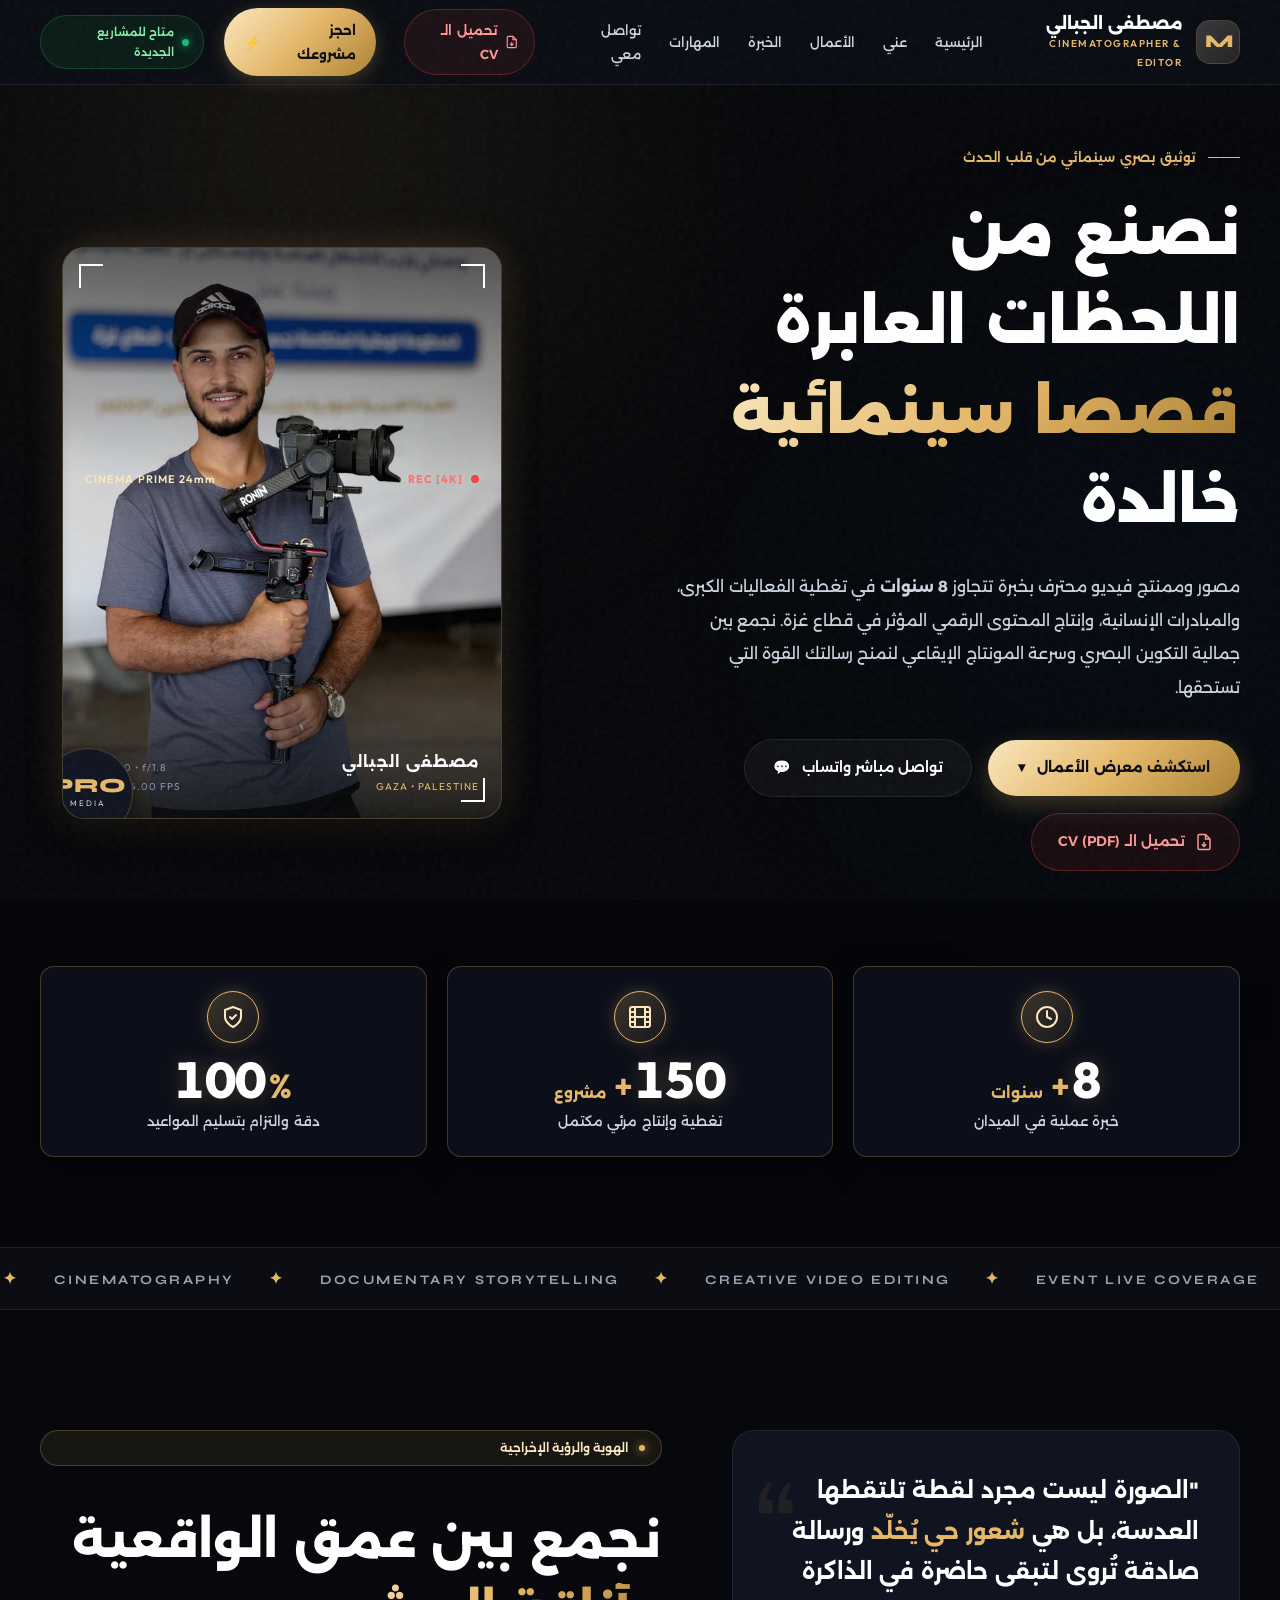
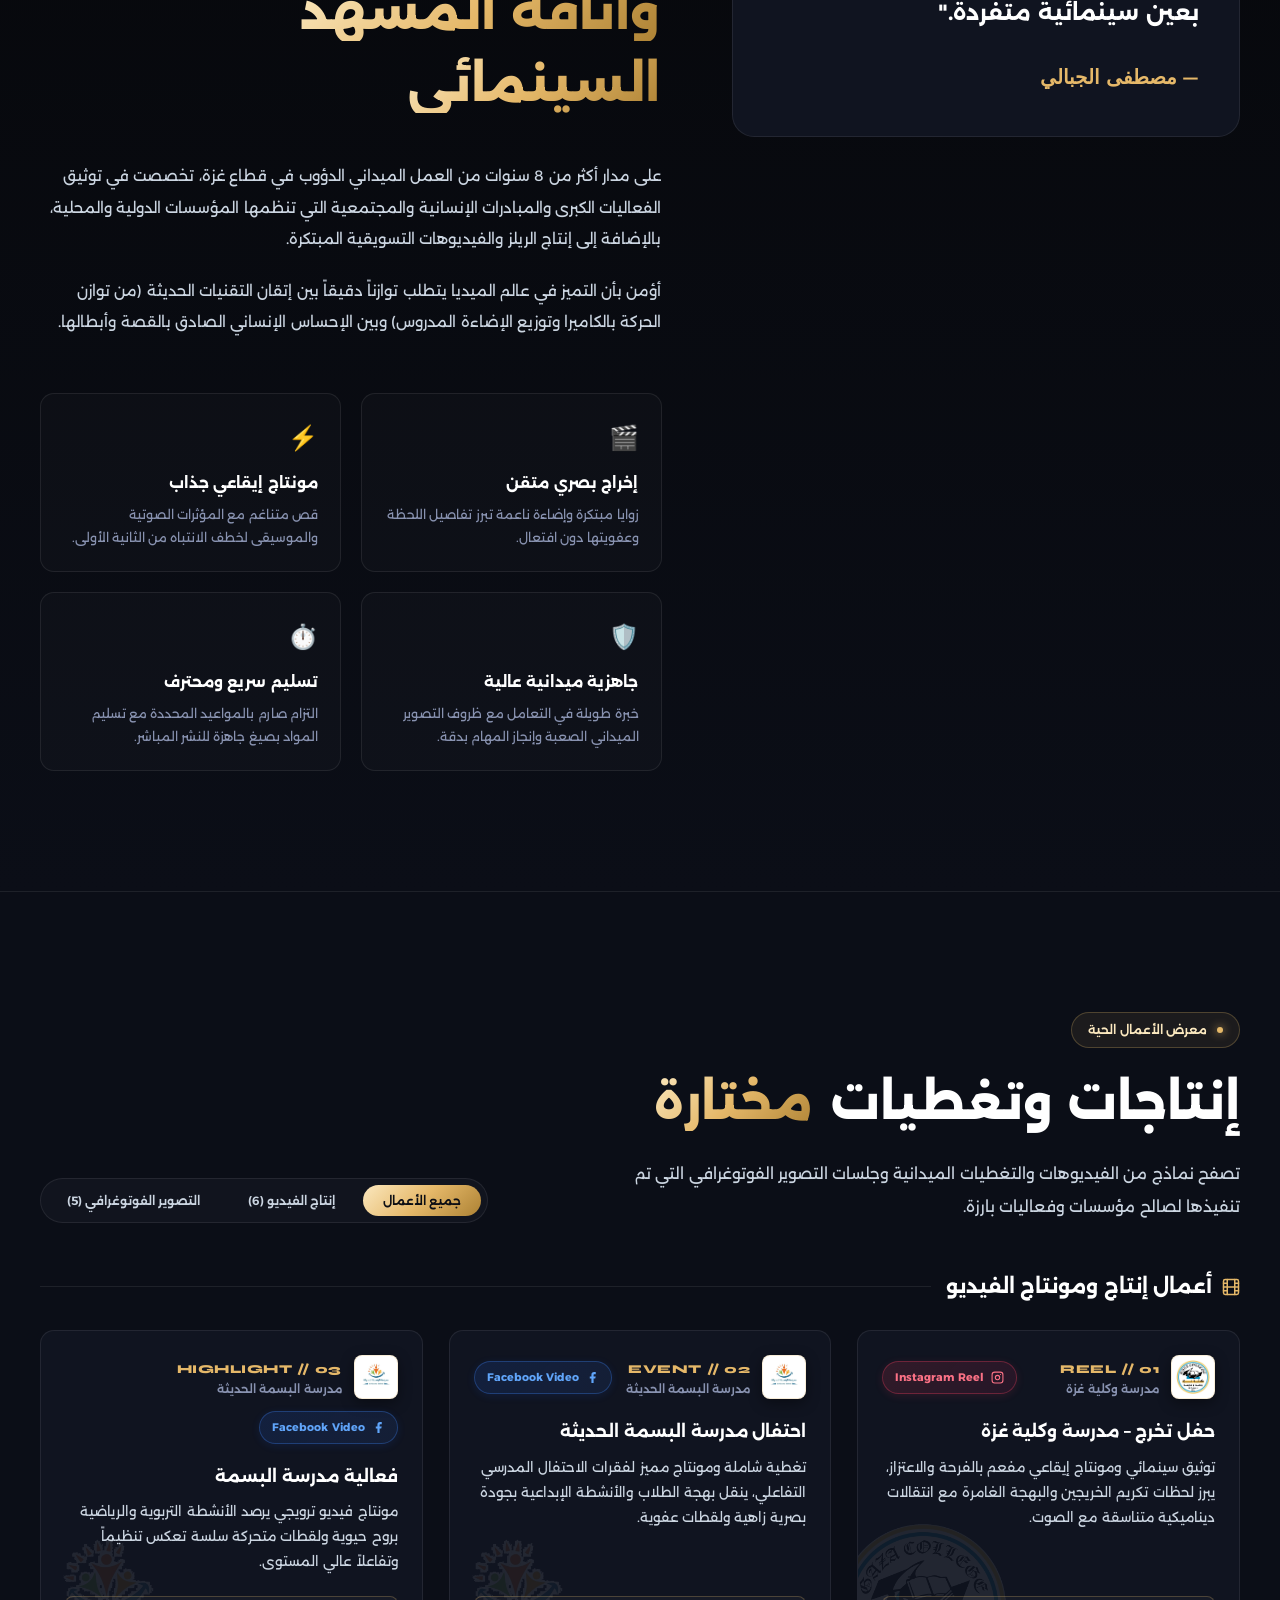
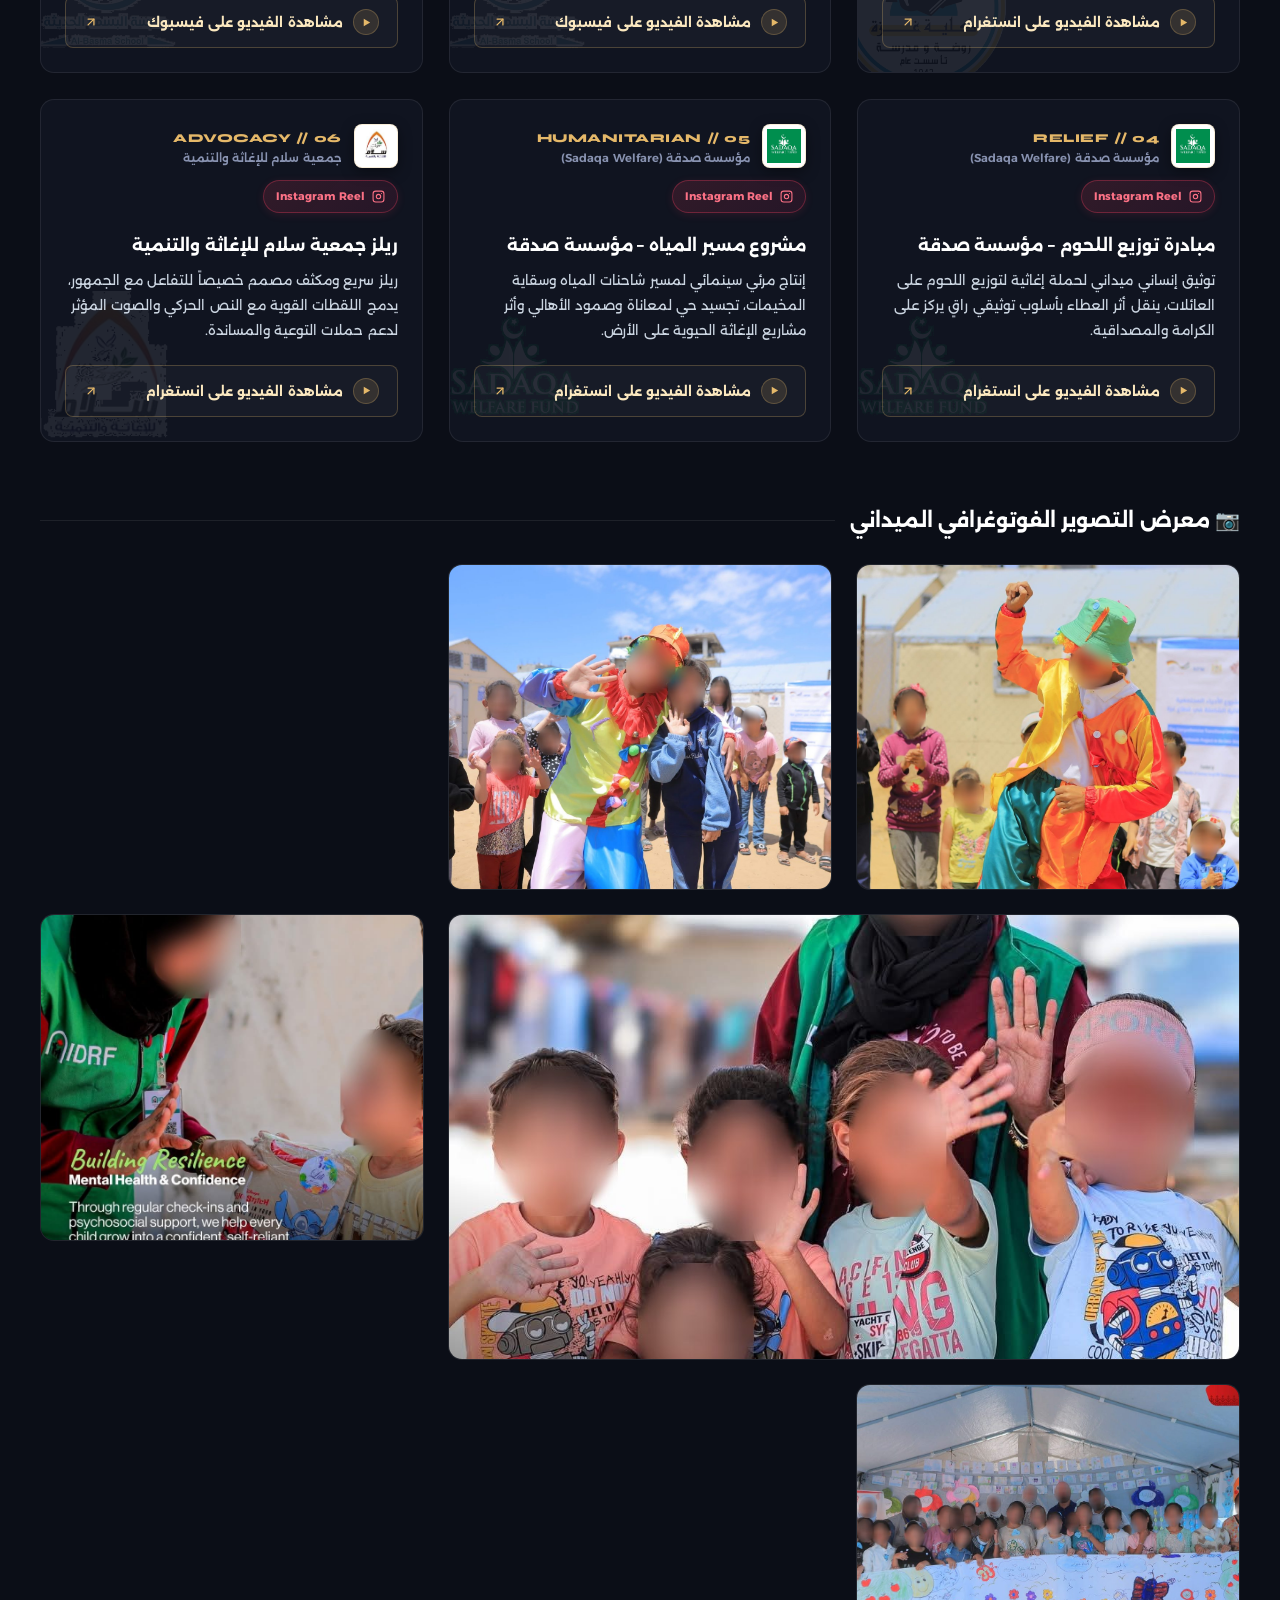
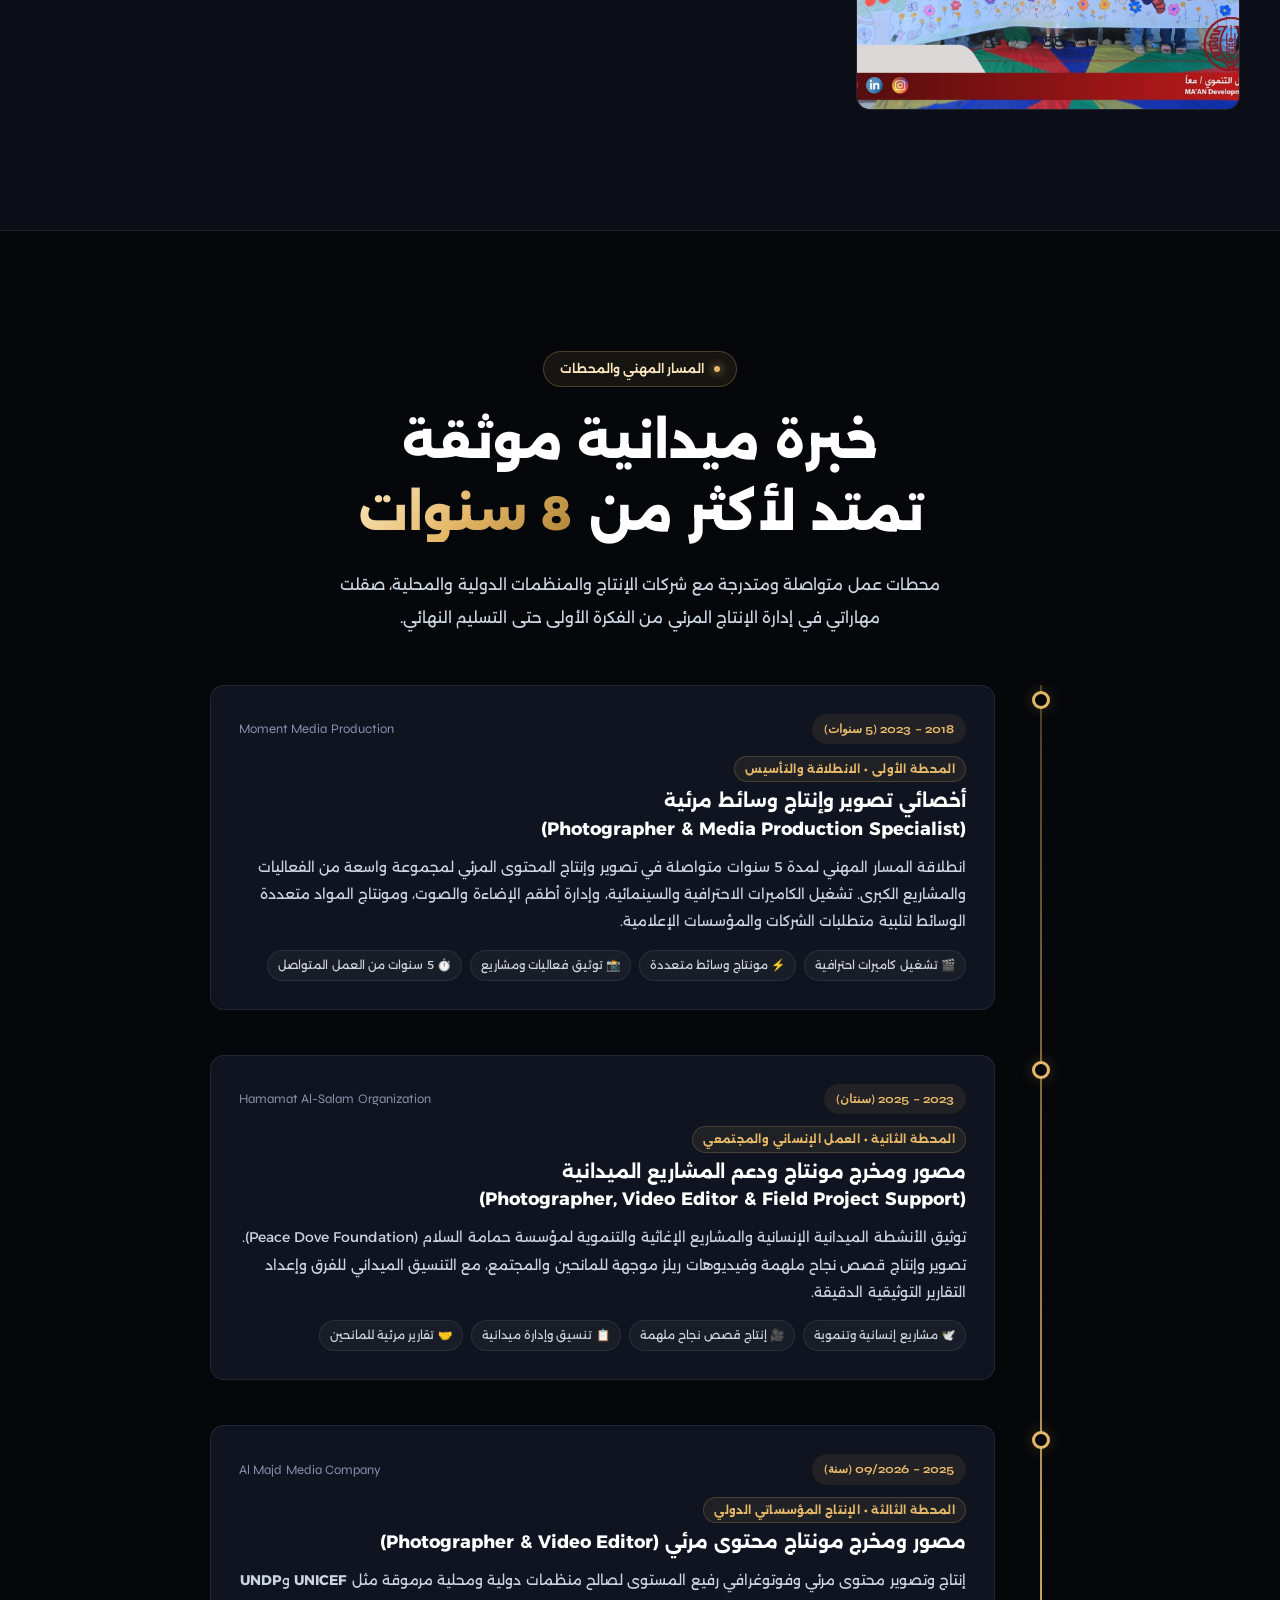
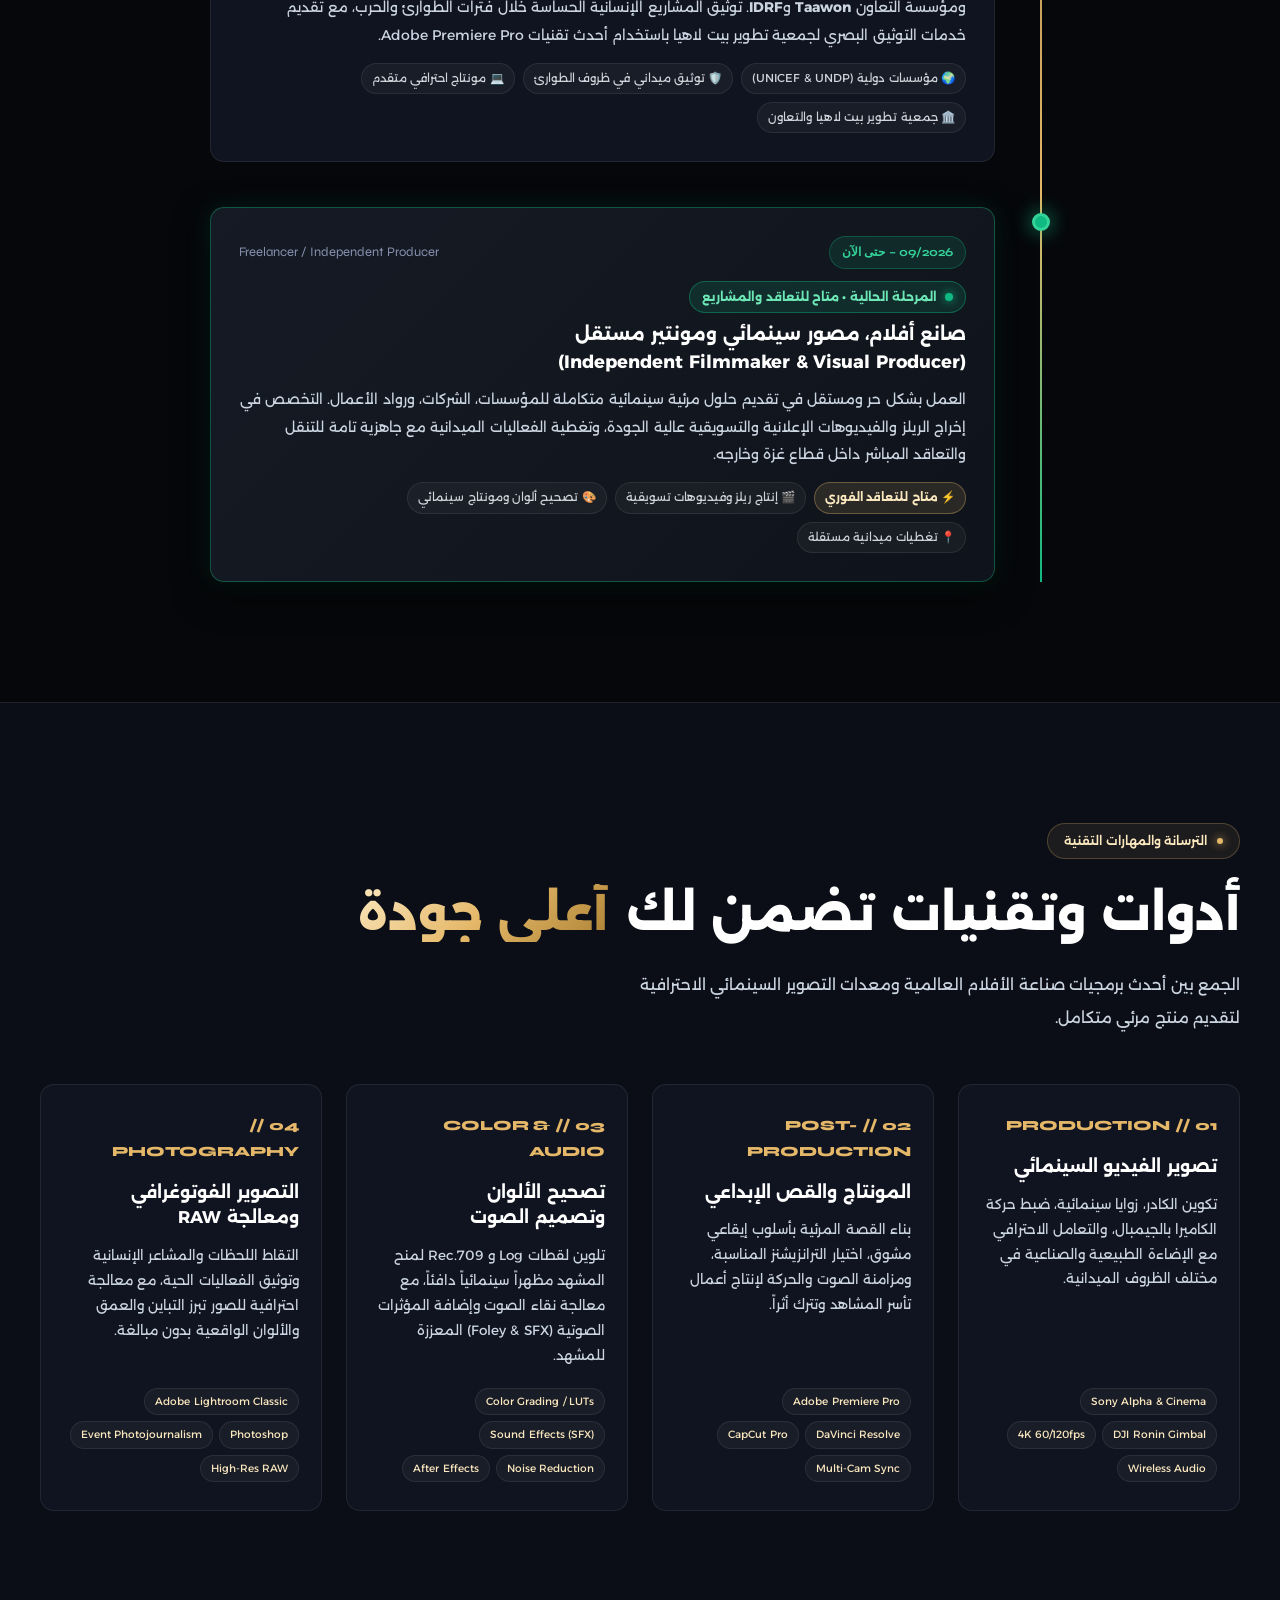
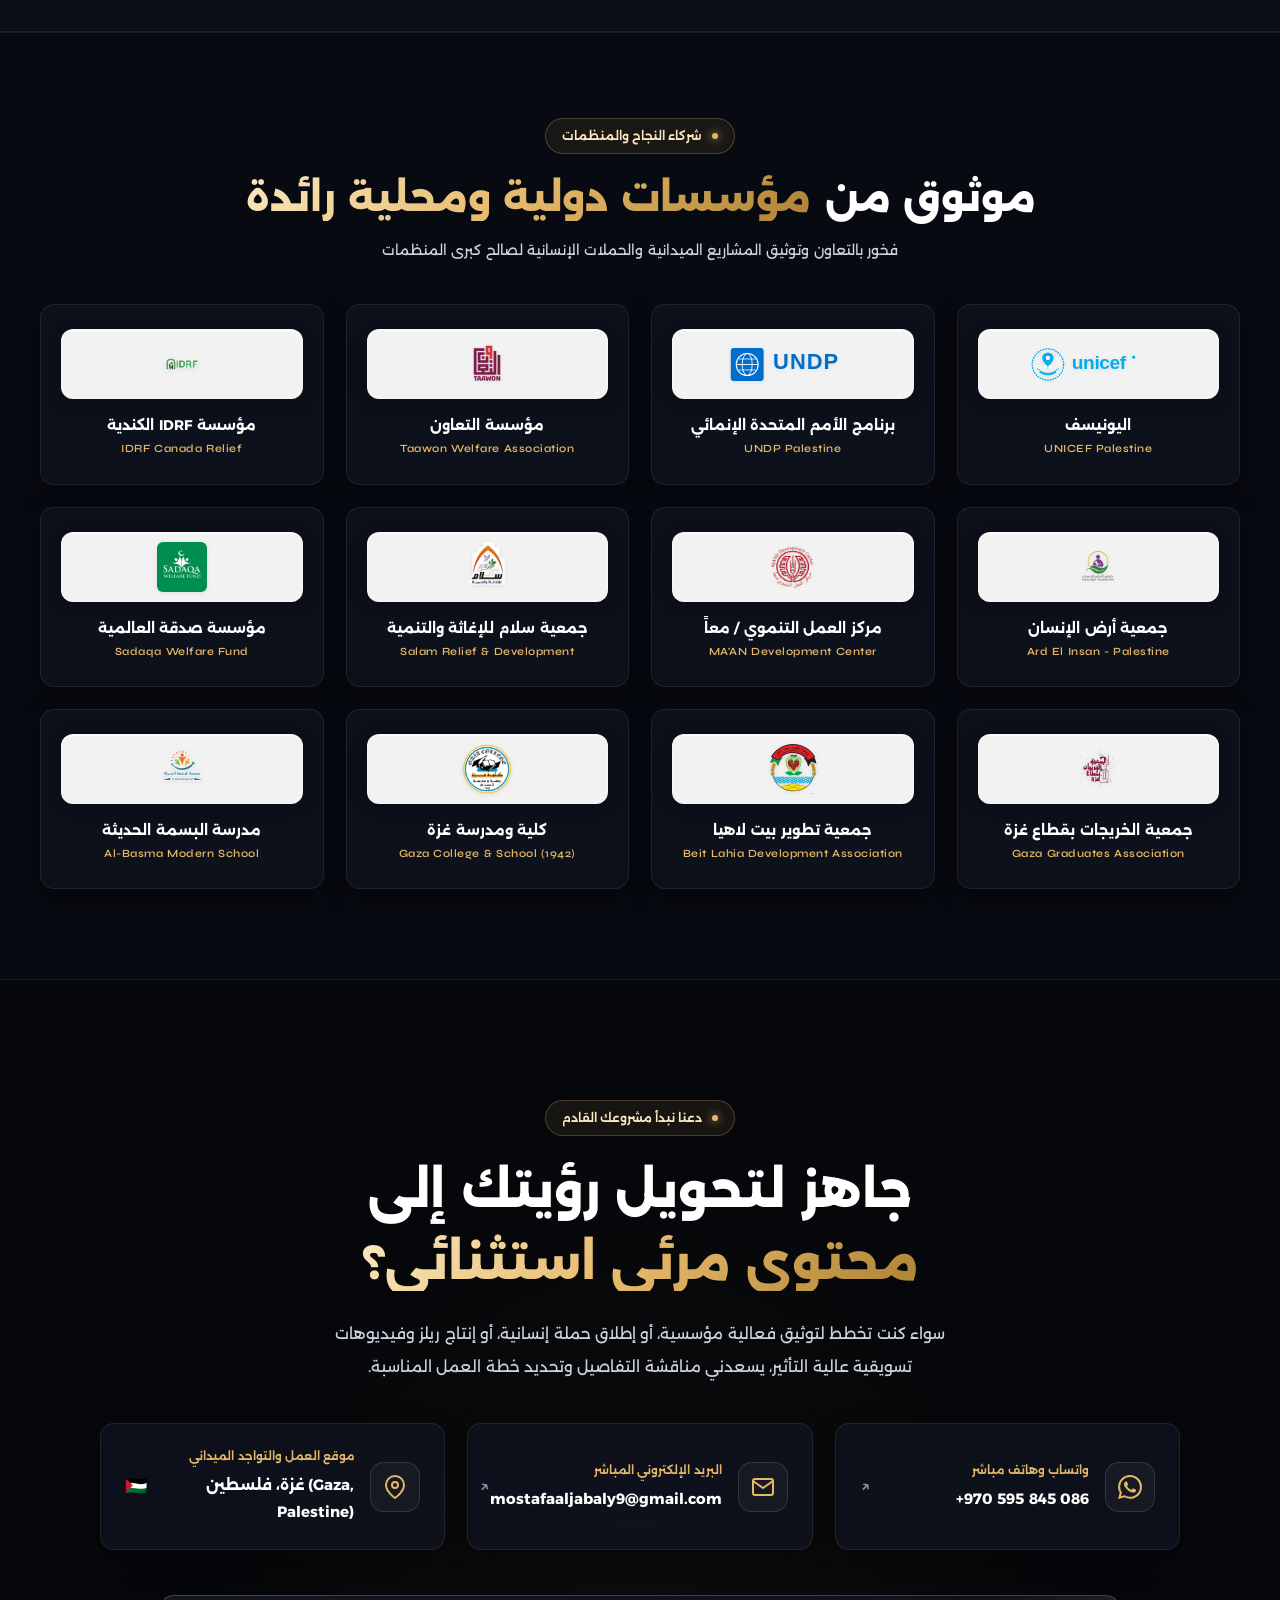
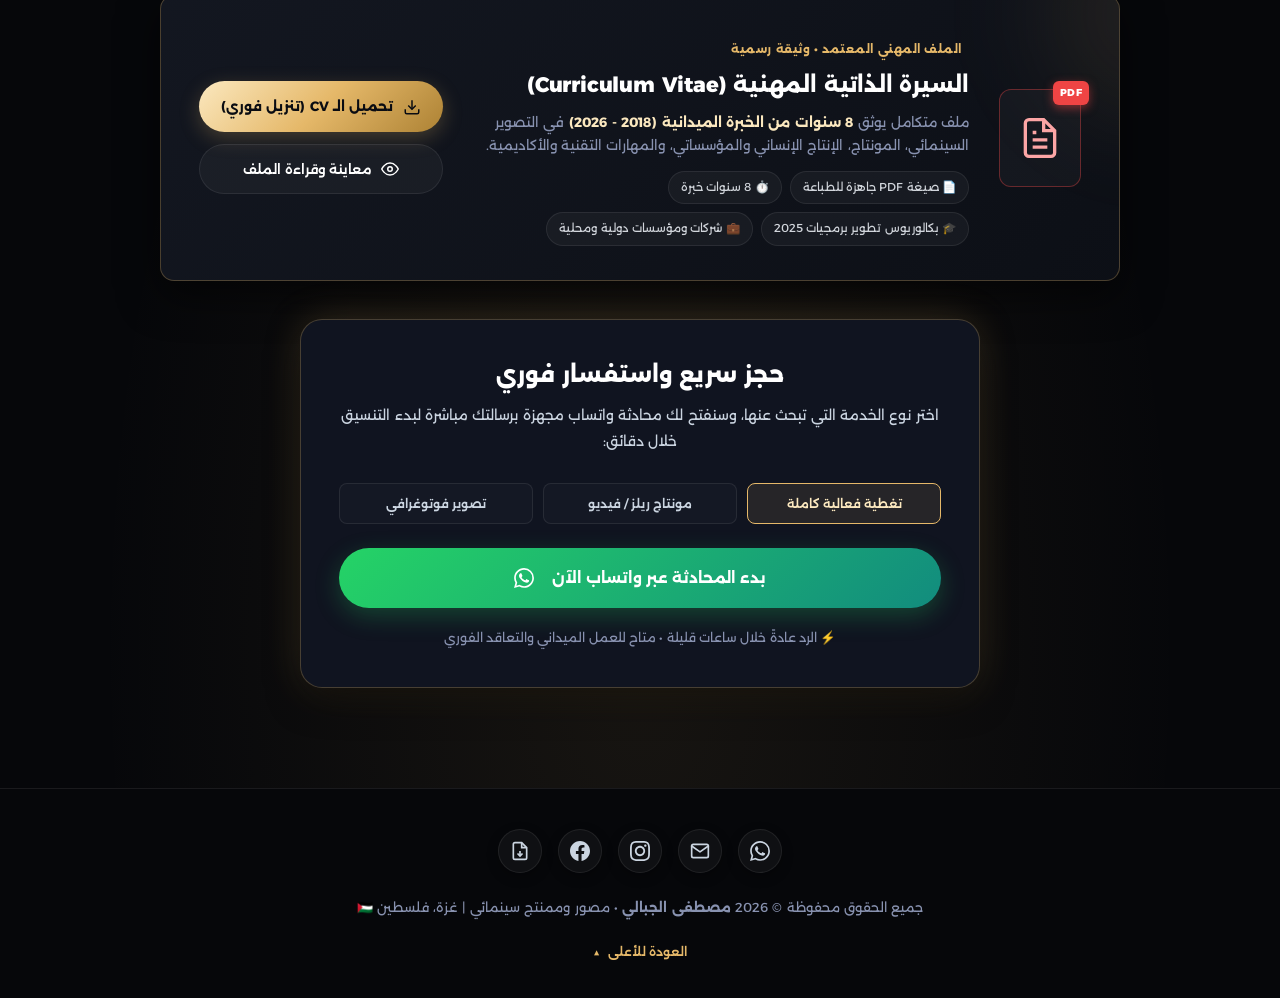
==== commit 5f9951fc: "Optimize image sizes and add async decoding & high fetchpriority" ====
--- a/index.html
+++ b/index.html
@@ -1,4 +1,4 @@
-<!DOCTYPE html>
+﻿<!DOCTYPE html>
 <html lang="ar" dir="rtl">
 <head>
   <meta charset="UTF-8">
@@ -131,7 +131,7 @@
         <!-- Camera Viewfinder Media Column -->
         <div class="hero-media reveal">
           <div class="viewfinder-card">
-            <img src="images/profile.jpg" alt="المصور مصطفى الجبالي حاملاً معدات التصوير السينمائي" width="440" height="572" loading="eager">
+            <img src="images/profile.jpg" alt="المصور مصطفى الجبالي حاملاً معدات التصوير السينمائي" width="440" height="572" loading="eager" fetchpriority="high" decoding="async">
             
             <!-- Viewfinder Overlay -->
             <div class="vf-overlay" aria-hidden="true">
@@ -372,7 +372,7 @@
         <article class="video-card reveal" data-category="video">
           <!-- Institutional Logo Watermark in Background -->
           <div class="video-card-watermark" aria-hidden="true">
-            <img src="images/partners/logo-gaza-college-transparent.png" alt="" loading="lazy">
+            <img src="images/partners/logo-gaza-college-transparent.png" alt="" loading="lazy" decoding="async">
           </div>
 
           <div class="video-card-top">
@@ -424,7 +424,7 @@
         <article class="video-card reveal" data-category="video">
           <!-- Institutional Logo Watermark in Background -->
           <div class="video-card-watermark" aria-hidden="true">
-            <img src="images/partners/logo-al-basma-transparent.png" alt="" loading="lazy">
+            <img src="images/partners/logo-al-basma-transparent.png" alt="" loading="lazy" decoding="async">
           </div>
 
           <div class="video-card-top">
@@ -474,7 +474,7 @@
         <article class="video-card reveal" data-category="video">
           <!-- Institutional Logo Watermark in Background -->
           <div class="video-card-watermark" aria-hidden="true">
-            <img src="images/partners/logo-al-basma-transparent.png" alt="" loading="lazy">
+            <img src="images/partners/logo-al-basma-transparent.png" alt="" loading="lazy" decoding="async">
           </div>
 
           <div class="video-card-top">
@@ -524,7 +524,7 @@
         <article class="video-card reveal" data-category="video">
           <!-- Institutional Logo Watermark in Background -->
           <div class="video-card-watermark" aria-hidden="true">
-            <img src="images/partners/logo-sadaqa-transparent.png" alt="" loading="lazy">
+            <img src="images/partners/logo-sadaqa-transparent.png" alt="" loading="lazy" decoding="async">
           </div>
 
           <div class="video-card-top">
@@ -576,7 +576,7 @@
         <article class="video-card reveal" data-category="video">
           <!-- Institutional Logo Watermark in Background -->
           <div class="video-card-watermark" aria-hidden="true">
-            <img src="images/partners/logo-sadaqa-transparent.png" alt="" loading="lazy">
+            <img src="images/partners/logo-sadaqa-transparent.png" alt="" loading="lazy" decoding="async">
           </div>
 
           <div class="video-card-top">
@@ -628,7 +628,7 @@
         <article class="video-card reveal" data-category="video">
           <!-- Institutional Logo Watermark in Background -->
           <div class="video-card-watermark" aria-hidden="true">
-            <img src="images/partners/logo-salam-transparent.png" alt="" loading="lazy">
+            <img src="images/partners/logo-salam-transparent.png" alt="" loading="lazy" decoding="async">
           </div>
 
           <div class="video-card-top">
@@ -688,7 +688,7 @@
         
         <!-- Photo 1 -->
         <div class="photo-item reveal" data-category="photo" data-img="images/work-01.jpg" data-title="ابتسامة الأمل في المخيم" data-desc="تغطية فوتوغرافية لنشاط ترفيهي وتفريغ نفسي يزرع الابتسامة بين أطفال غزة.">
-          <img src="images/work-01.jpg" alt="أطفال يبتسمون خلال فعالية ترفيهية في غزة" loading="lazy">
+          <img src="images/work-01.jpg" alt="أطفال يبتسمون خلال فعالية ترفيهية في غزة" loading="lazy" decoding="async">
           <span class="photo-zoom-icon">🔍</span>
           <div class="photo-caption">
             <small>تغطية ميدانية وإنسانية</small>
@@ -699,7 +699,7 @@
 
         <!-- Photo 2 -->
         <div class="photo-item reveal" data-category="photo" data-img="images/work-02.jpg" data-title="ألوان البهجة والتضامن" data-desc="التقاط لحظات عفوية مليئة بالطاقة الإيجابية وسط الحشود والفعاليات المجتمعية.">
-          <img src="images/work-02.jpg" alt="أجواء تفاعلية ودمى استعراضية مع الأطفال" loading="lazy">
+          <img src="images/work-02.jpg" alt="أجواء تفاعلية ودمى استعراضية مع الأطفال" loading="lazy" decoding="async">
           <span class="photo-zoom-icon">🔍</span>
           <div class="photo-caption">
             <small>أنشطة مجتمعية</small>
@@ -710,7 +710,7 @@
 
         <!-- Photo 3 (Span 2) -->
         <div class="photo-item span-2 reveal" data-category="photo" data-img="images/work-03.jpg" data-title="حملة IDRF الدولية: صمود أطفال فلسطين" data-desc="جلسة تصوير احترافية لصالح مؤسسة IDRF العالمية بعنوان Why Every Child Counts in Palestine.">
-          <img src="images/work-03.jpg" alt="حملة IDRF الدولية لصالح أطفال فلسطين" loading="lazy">
+          <img src="images/work-03.jpg" alt="حملة IDRF الدولية لصالح أطفال فلسطين" loading="lazy" decoding="async">
           <span class="photo-zoom-icon">🔍</span>
           <div class="photo-caption">
             <small>حملة بصرية عالمية • IDRF</small>
@@ -721,7 +721,7 @@
 
         <!-- Photo 4 -->
         <div class="photo-item reveal" data-category="photo" data-img="images/work-04.jpg" data-title="رسائل الصمود والإرادة" data-desc="بورتريه إنساني يعكس عمق النظرة وقوة العزيمة تم نشره في تقارير المؤسسات الدولية.">
-          <img src="images/work-04.jpg" alt="بورتريه لطفل يرفع شارة النصر في غزة" loading="lazy">
+          <img src="images/work-04.jpg" alt="بورتريه لطفل يرفع شارة النصر في غزة" loading="lazy" decoding="async">
           <span class="photo-zoom-icon">🔍</span>
           <div class="photo-caption">
             <small>بورتريه إنساني معبر</small>
@@ -732,7 +732,7 @@
 
         <!-- Photo 5 -->
         <div class="photo-item reveal" data-category="photo" data-img="images/work-05.jpg" data-title="فعاليات مركز العمل التنموي (معاً)" data-desc="توثيق شامل ومؤسسي لمبادرة شبابية وورش عمل تفاعلية مع الشركاء المحليين والدوليين.">
-          <img src="images/work-05.jpg" alt="مجموعة شبابية في فعالية لمركز العمل التنموي معا" loading="lazy">
+          <img src="images/work-05.jpg" alt="مجموعة شبابية في فعالية لمركز العمل التنموي معا" loading="lazy" decoding="async">
           <span class="photo-zoom-icon">🔍</span>
           <div class="photo-caption">
             <small>مبادرات مؤسسية • مركز معاً</small>
@@ -967,7 +967,7 @@
         <!-- Partner 1: UNICEF -->
         <div class="partner-card" title="اليونيسف - فلسطين">
           <div class="partner-logo-frame">
-            <img src="images/partners/unicef.svg" alt="اليونيسف - UNICEF Palestine" loading="lazy">
+            <img src="images/partners/unicef.svg" alt="اليونيسف - UNICEF Palestine" loading="lazy" decoding="async">
           </div>
           <div class="partner-info">
             <strong>اليونيسف</strong>
@@ -978,7 +978,7 @@
         <!-- Partner 2: UNDP -->
         <div class="partner-card" title="برنامج الأمم المتحدة الإنمائي">
           <div class="partner-logo-frame">
-            <img src="images/partners/undp.svg" alt="برنامج الأمم المتحدة الإنمائي - UNDP" loading="lazy">
+            <img src="images/partners/undp.svg" alt="برنامج الأمم المتحدة الإنمائي - UNDP" loading="lazy" decoding="async">
           </div>
           <div class="partner-info">
             <strong>برنامج الأمم المتحدة الإنمائي</strong>
@@ -989,7 +989,7 @@
         <!-- Partner 3: Taawon -->
         <div class="partner-card" title="مؤسسة التعاون">
           <div class="partner-logo-frame">
-            <img src="images/partners/logo-taawon-transparent.png" alt="مؤسسة التعاون - Taawon" loading="lazy">
+            <img src="images/partners/logo-taawon-transparent.png" alt="مؤسسة التعاون - Taawon" loading="lazy" decoding="async">
           </div>
           <div class="partner-info">
             <strong>مؤسسة التعاون</strong>
@@ -1000,7 +1000,7 @@
         <!-- Partner 4: IDRF -->
         <div class="partner-card" title="مؤسسة IDRF الكندية للإغاثة والتنمية">
           <div class="partner-logo-frame">
-            <img src="images/partners/logo-idrf-transparent.png" alt="مؤسسة IDRF الكندية للإغاثة والتنمية" loading="lazy">
+            <img src="images/partners/logo-idrf-transparent.png" alt="مؤسسة IDRF الكندية للإغاثة والتنمية" loading="lazy" decoding="async">
           </div>
           <div class="partner-info">
             <strong>مؤسسة IDRF الكندية</strong>
@@ -1011,7 +1011,7 @@
         <!-- Partner 5: Ard El Insan -->
         <div class="partner-card" title="جمعية أرض الإنسان - فلسطين">
           <div class="partner-logo-frame">
-            <img src="images/partners/logo-ard-el-insan-transparent.png" alt="جمعية أرض الإنسان - فلسطين" loading="lazy">
+            <img src="images/partners/logo-ard-el-insan-transparent.png" alt="جمعية أرض الإنسان - فلسطين" loading="lazy" decoding="async">
           </div>
           <div class="partner-info">
             <strong>جمعية أرض الإنسان</strong>
@@ -1022,7 +1022,7 @@
         <!-- Partner 6: MA'AN Development Center -->
         <div class="partner-card" title="مركز العمل التنموي - معاً">
           <div class="partner-logo-frame">
-            <img src="images/partners/logo-maan-transparent.png" alt="مركز العمل التنموي / معاً" loading="lazy">
+            <img src="images/partners/logo-maan-transparent.png" alt="مركز العمل التنموي / معاً" loading="lazy" decoding="async">
           </div>
           <div class="partner-info">
             <strong>مركز العمل التنموي / معاً</strong>
@@ -1033,7 +1033,7 @@
         <!-- Partner 7: Salam Relief & Development -->
         <div class="partner-card" title="جمعية سلام للإغاثة والتنمية">
           <div class="partner-logo-frame">
-            <img src="images/partners/logo-salam-transparent.png" alt="جمعية سلام للإغاثة والتنمية" loading="lazy">
+            <img src="images/partners/logo-salam-transparent.png" alt="جمعية سلام للإغاثة والتنمية" loading="lazy" decoding="async">
           </div>
           <div class="partner-info">
             <strong>جمعية سلام للإغاثة والتنمية</strong>
@@ -1044,7 +1044,7 @@
         <!-- Partner 8: Sadaqa Welfare Fund -->
         <div class="partner-card" title="مؤسسة صدقة العالمية">
           <div class="partner-logo-frame">
-            <img src="images/partners/logo-sadaqa.jpg" alt="مؤسسة صدقة العالمية - Sadaqa Welfare Fund" loading="lazy" style="border-radius: 6px;">
+            <img src="images/partners/logo-sadaqa.jpg" alt="مؤسسة صدقة العالمية - Sadaqa Welfare Fund" loading="lazy" decoding="async" style="border-radius: 6px;">
           </div>
           <div class="partner-info">
             <strong>مؤسسة صدقة العالمية</strong>
@@ -1055,7 +1055,7 @@
         <!-- Partner 9: Gaza Graduates Association (New) -->
         <div class="partner-card" title="جمعية الخريجات بقطاع غزة">
           <div class="partner-logo-frame">
-            <img src="images/partners/logo-kharijat-transparent.png" alt="جمعية الخريجات بقطاع غزة" loading="lazy">
+            <img src="images/partners/logo-kharijat-transparent.png" alt="جمعية الخريجات بقطاع غزة" loading="lazy" decoding="async">
           </div>
           <div class="partner-info">
             <strong>جمعية الخريجات بقطاع غزة</strong>
@@ -1066,7 +1066,7 @@
         <!-- Partner 10: Beit Lahia Development Association (New) -->
         <div class="partner-card" title="جمعية تطوير بيت لاهيا">
           <div class="partner-logo-frame">
-            <img src="images/partners/logo-beit-lahia-transparent.png" alt="جمعية تطوير بيت لاهيا" loading="lazy">
+            <img src="images/partners/logo-beit-lahia-transparent.png" alt="جمعية تطوير بيت لاهيا" loading="lazy" decoding="async">
           </div>
           <div class="partner-info">
             <strong>جمعية تطوير بيت لاهيا</strong>
@@ -1077,7 +1077,7 @@
         <!-- Partner 11: Gaza College & School (New) -->
         <div class="partner-card" title="كلية ومدرسة غزة">
           <div class="partner-logo-frame">
-            <img src="images/partners/logo-gaza-college-transparent.png" alt="كلية ومدرسة غزة" loading="lazy">
+            <img src="images/partners/logo-gaza-college-transparent.png" alt="كلية ومدرسة غزة" loading="lazy" decoding="async">
           </div>
           <div class="partner-info">
             <strong>كلية ومدرسة غزة</strong>
@@ -1088,7 +1088,7 @@
         <!-- Partner 12: Al-Basma Modern School (New) -->
         <div class="partner-card" title="مدرسة البسمة الحديثة">
           <div class="partner-logo-frame">
-            <img src="images/partners/logo-al-basma-transparent.png" alt="مدرسة البسمة الحديثة" loading="lazy">
+            <img src="images/partners/logo-al-basma-transparent.png" alt="مدرسة البسمة الحديثة" loading="lazy" decoding="async">
           </div>
           <div class="partner-info">
             <strong>مدرسة البسمة الحديثة</strong>
